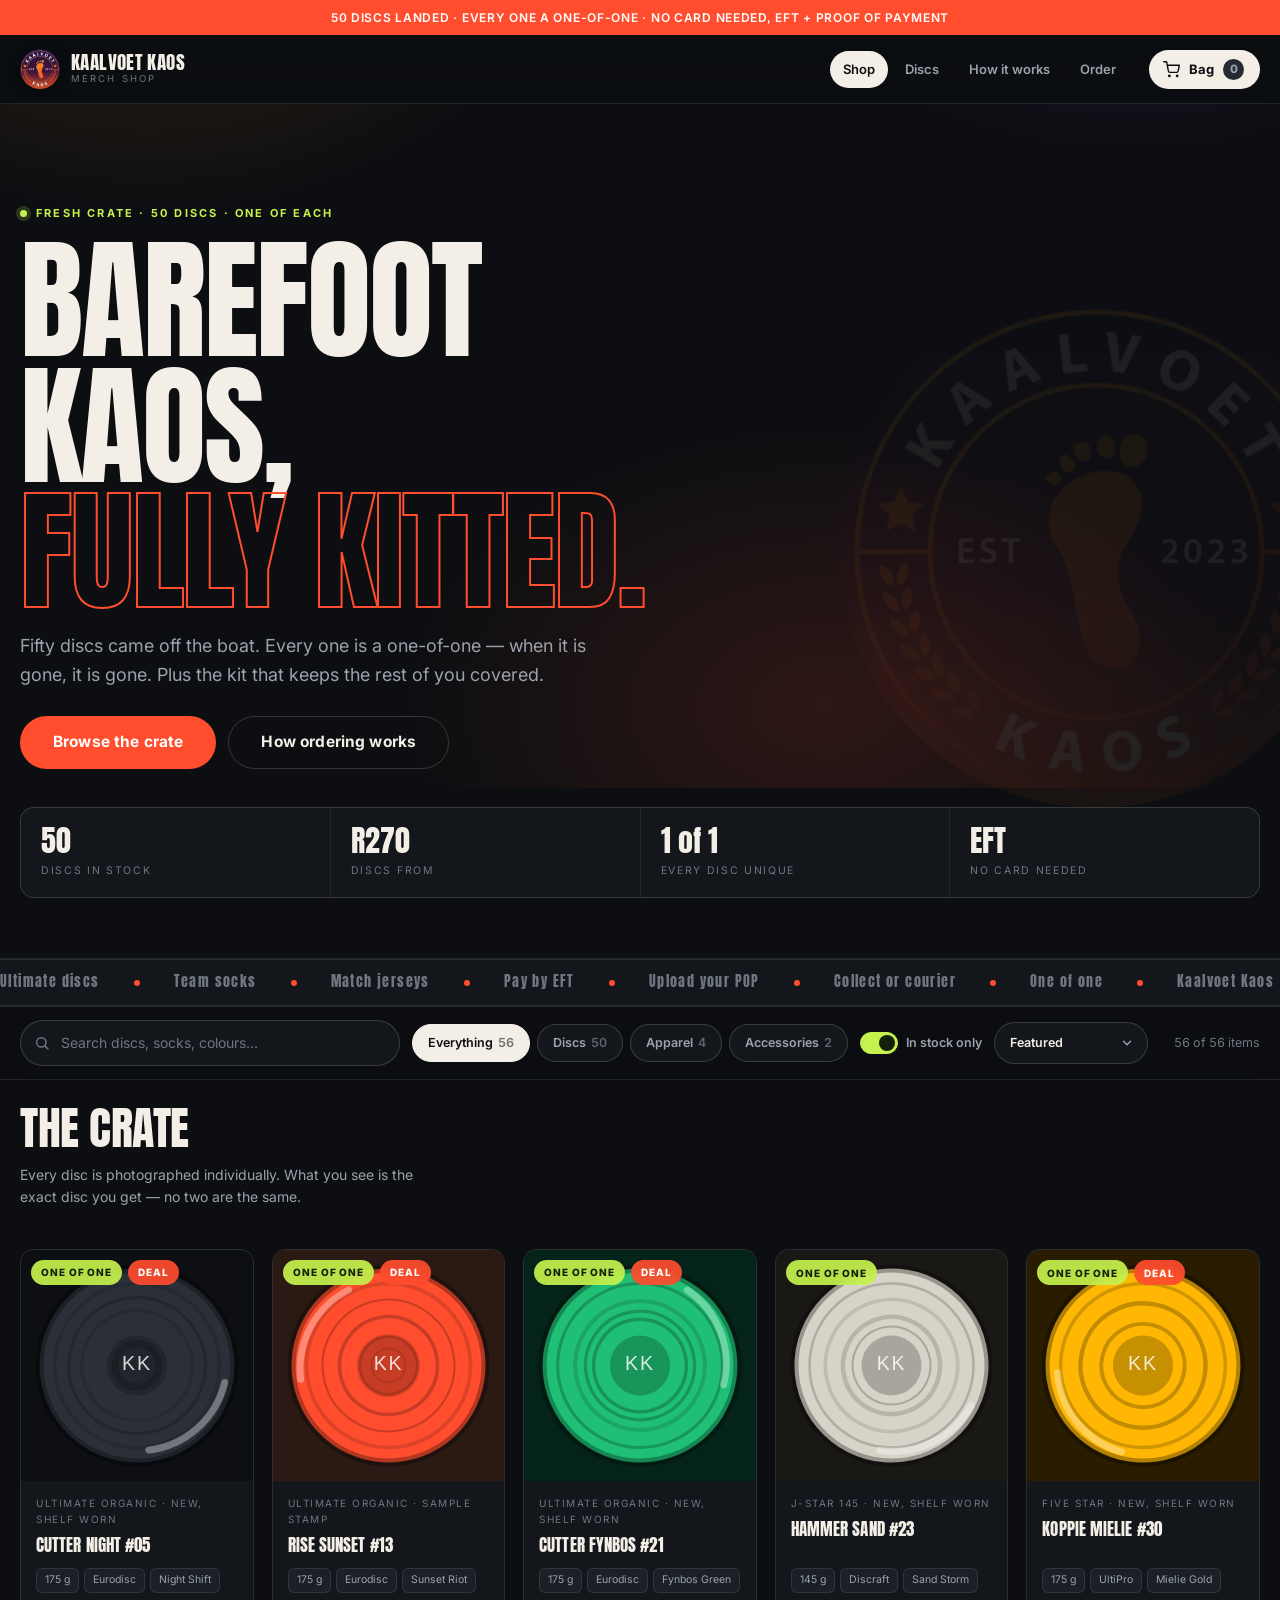
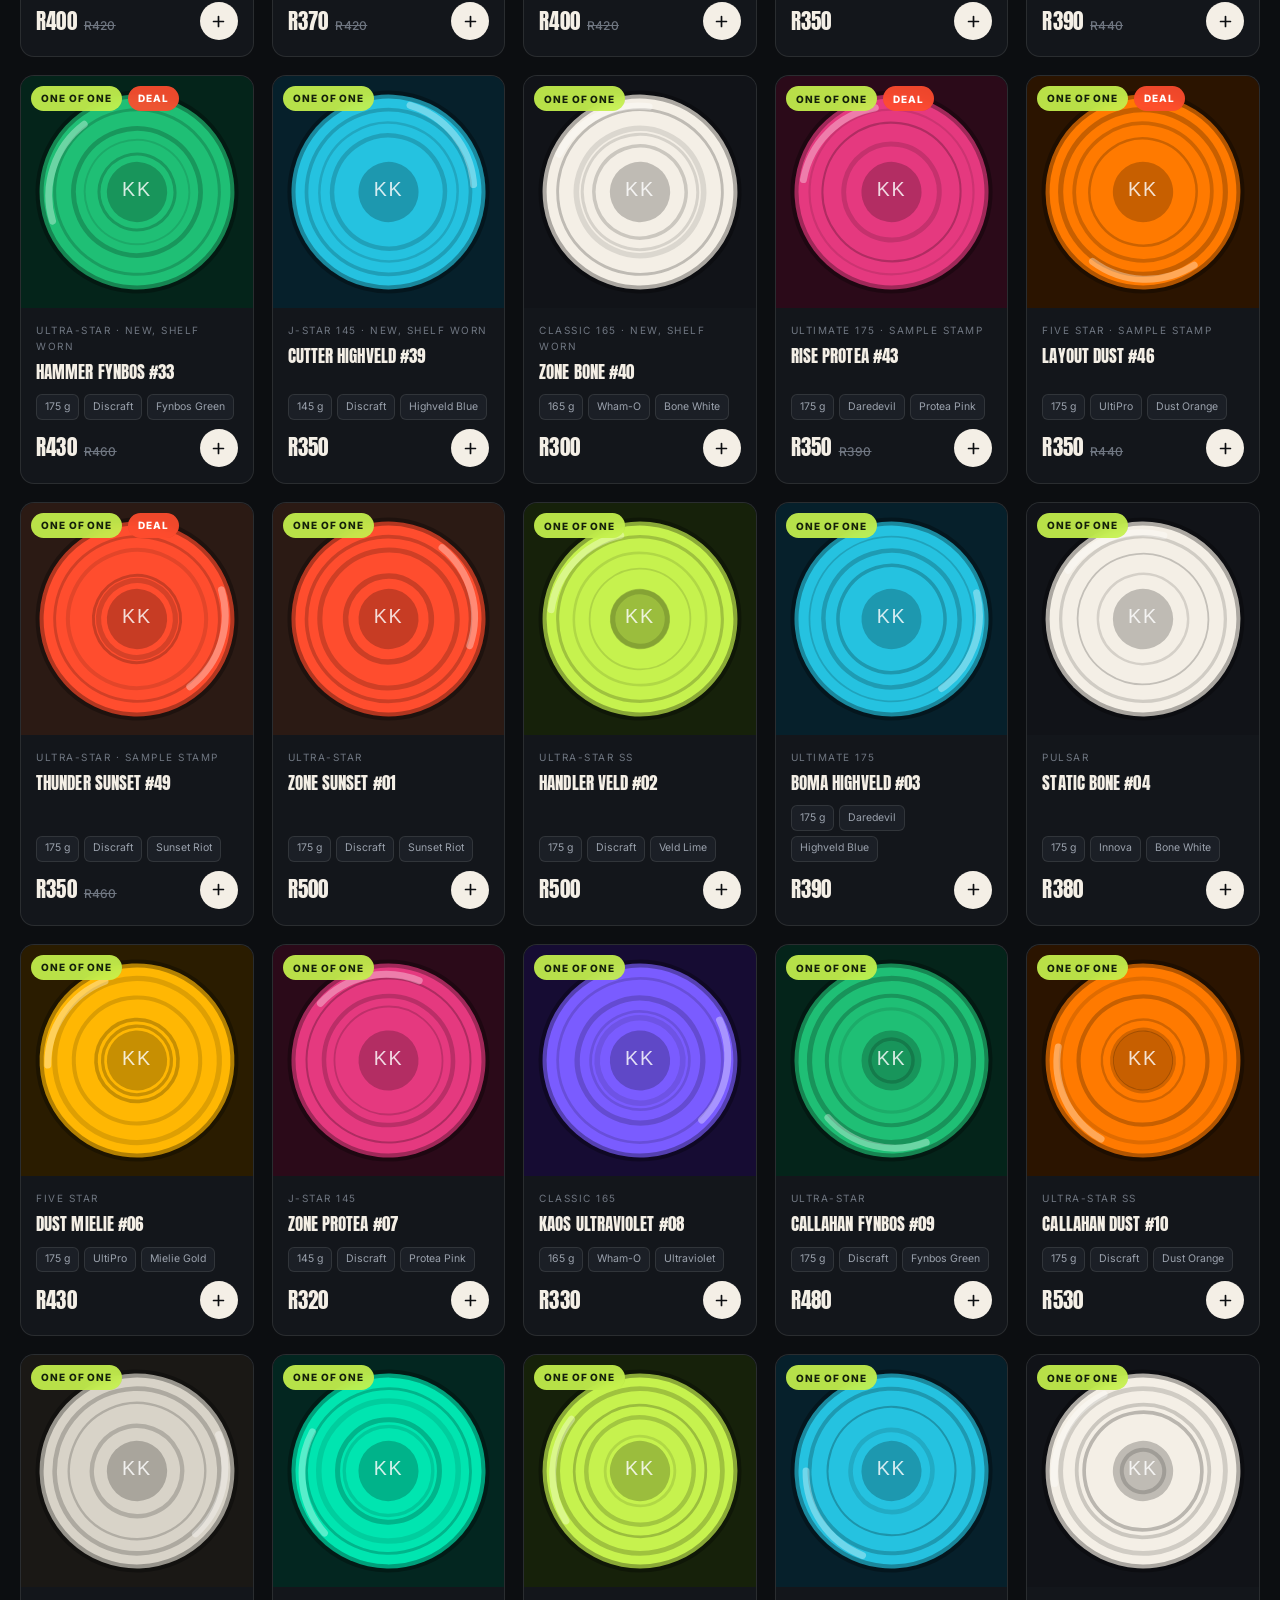
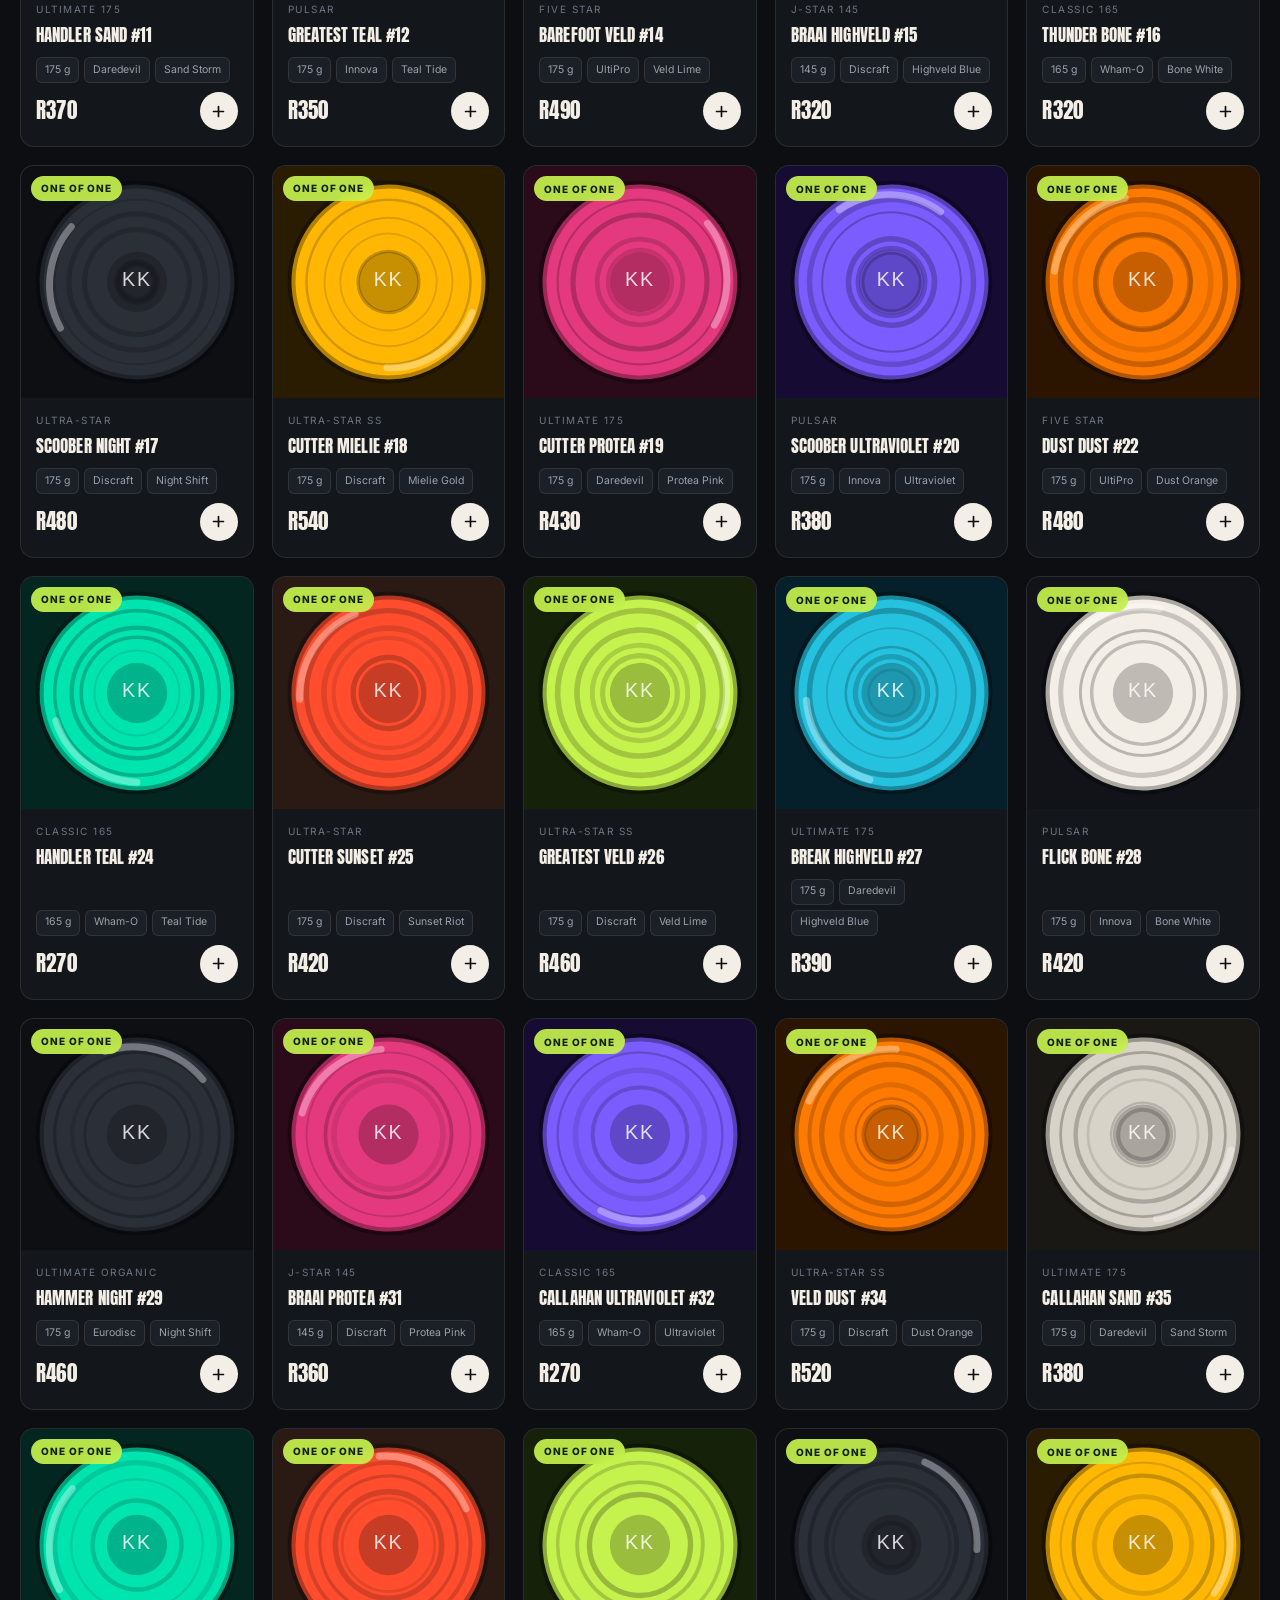
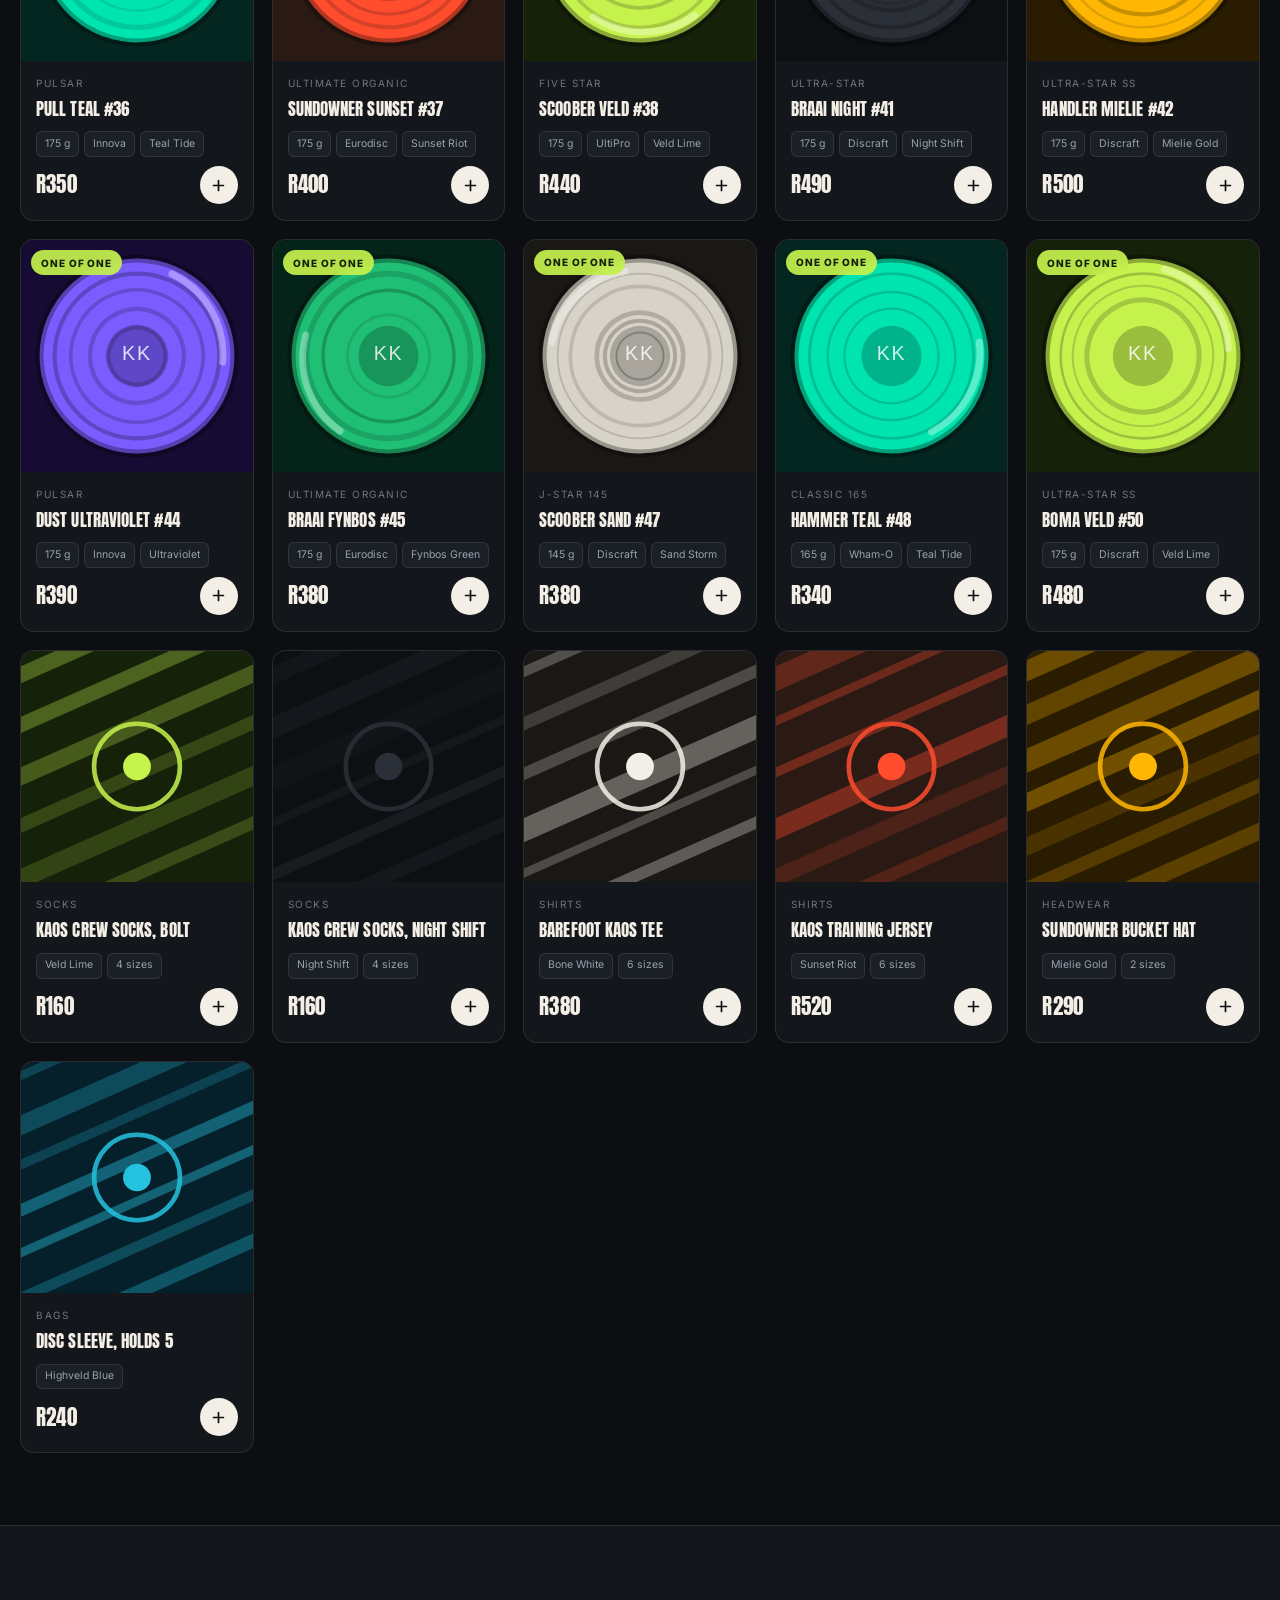
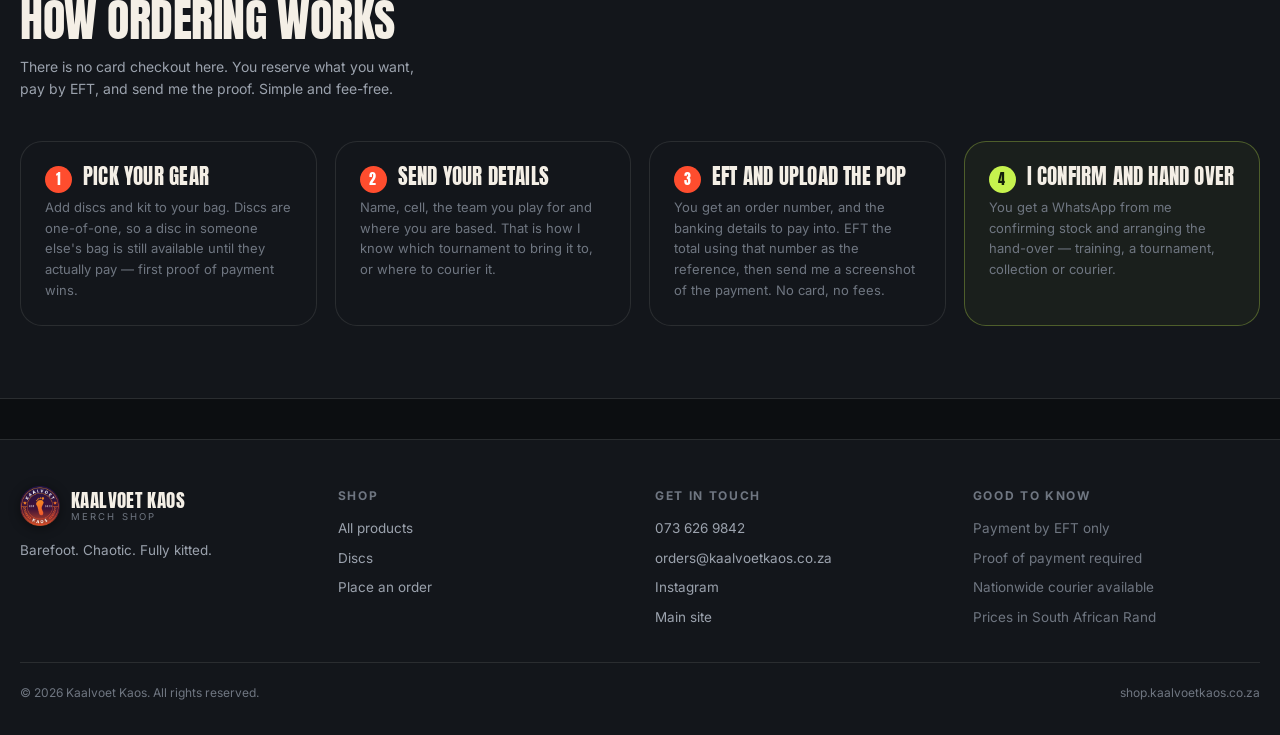
==== index.html @ 31df0d4e "Add the real Kaalvoet Kaos crest, and a full product editor Branding - Real crest replaces the place" ====
<!DOCTYPE html>
<html lang="en-ZA">
<head>
<meta charset="utf-8">
<meta name="viewport" content="width=device-width, initial-scale=1">
<title>Kaalvoet Kaos Merch — discs, kit and chaos</title>
<meta name="description" content="Fifty one-of-one ultimate frisbee discs, plus Kaalvoet Kaos kit. Order online, pay by EFT, upload your proof of payment. No card needed.">
<meta name="theme-color" content="#0c0e11">

<meta property="og:type" content="website">
<meta property="og:title" content="Kaalvoet Kaos Merch">
<meta property="og:description" content="Fifty one-of-one ultimate frisbee discs, plus team kit. EFT and proof of payment — no card needed.">
<meta property="og:url" content="https://shop.kaalvoetkaos.co.za">
<meta property="og:image" content="https://shop.kaalvoetkaos.co.za/assets/img/og-card.png">
<meta property="og:image:width" content="1200">
<meta property="og:image:height" content="630">
<meta property="og:site_name" content="Kaalvoet Kaos Merch">
<meta name="twitter:card" content="summary_large_image">

<link rel="icon" href="assets/img/favicon-32.png" sizes="32x32" type="image/png">
<link rel="icon" href="assets/img/favicon-64.png" sizes="64x64" type="image/png">
<link rel="apple-touch-icon" href="assets/img/apple-touch-icon.png">
<link rel="preconnect" href="https://fonts.googleapis.com">
<link rel="preconnect" href="https://fonts.gstatic.com" crossorigin>
<link href="https://fonts.googleapis.com/css2?family=Anton&family=Inter:wght@400;500;600;700;800&display=swap" rel="stylesheet">
<link rel="stylesheet" href="assets/css/main.css">
</head>
<body>

<div class="announce" data-announce></div>

<header class="header">
  <div class="wrap header__inner">
    <a class="logo" href="index.html" aria-label="Kaalvoet Kaos Merch — home">
      <span class="logo__mark" aria-hidden="true"></span>
      <span class="logo__text">
        <span class="logo__name" data-brand-name>Kaalvoet Kaos</span>
        <span class="logo__sub">Merch Shop</span>
      </span>
    </a>

    <nav class="nav" aria-label="Main">
      <a class="nav__link is-active" href="#shop">Shop</a>
      <a class="nav__link" href="#discs">Discs</a>
      <a class="nav__link" href="#how">How it works</a>
      <a class="nav__link" href="order.html">Order</a>
    </nav>

    <button class="cart-btn" data-open-cart type="button">
      <svg width="17" height="17" viewBox="0 0 24 24" fill="none" stroke="currentColor" stroke-width="2" stroke-linecap="round" stroke-linejoin="round" aria-hidden="true">
        <circle cx="9" cy="21" r="1"></circle><circle cx="20" cy="21" r="1"></circle>
        <path d="M1 1h4l2.68 13.39a2 2 0 0 0 2 1.61h9.72a2 2 0 0 0 2-1.61L23 6H6"></path>
      </svg>
      <span>Bag</span>
      <span class="cart-btn__count is-empty" data-cart-count>0</span>
    </button>
  </div>
</header>

<main>

  <!-- ============ HERO ============ -->
  <section class="hero">
    <div class="wrap hero__inner">
      <span class="hero__crest" aria-hidden="true"></span>
      <div>
        <span class="hero__eyebrow">Fresh crate · 50 discs · one of each</span>
        <h1>Barefoot<br>kaos,<br><em>fully kitted.</em></h1>
        <p class="hero__lede" data-blurb></p>
        <div class="hero__cta">
          <a class="btn btn--primary btn--lg" href="#shop">Browse the crate</a>
          <a class="btn btn--ghost btn--lg" href="#how">How ordering works</a>
        </div>
      </div>

      <div class="hero__stats">
        <div class="stat">
          <div class="stat__num" data-stat-discs>—</div>
          <div class="stat__label">Discs in stock</div>
        </div>
        <div class="stat">
          <div class="stat__num" data-stat-from>—</div>
          <div class="stat__label">Discs from</div>
        </div>
        <div class="stat">
          <div class="stat__num">1&nbsp;of&nbsp;1</div>
          <div class="stat__label">Every disc unique</div>
        </div>
        <div class="stat">
          <div class="stat__num">EFT</div>
          <div class="stat__label">No card needed</div>
        </div>
      </div>
    </div>
  </section>

  <!-- ============ MARQUEE ============ -->
  <div class="marquee" aria-hidden="true">
    <div class="marquee__track">
      <span>Ultimate discs</span><span>Team socks</span><span>Match jerseys</span>
      <span>Pay by EFT</span><span>Upload your POP</span><span>Collect or courier</span>
      <span>One of one</span><span>Kaalvoet Kaos</span>
    </div>
    <div class="marquee__track">
      <span>Ultimate discs</span><span>Team socks</span><span>Match jerseys</span>
      <span>Pay by EFT</span><span>Upload your POP</span><span>Collect or courier</span>
      <span>One of one</span><span>Kaalvoet Kaos</span>
    </div>
  </div>

  <!-- ============ TOOLBAR ============ -->
  <div id="shop"></div>
  <div class="toolbar">
    <div class="wrap toolbar__inner">
      <div class="search">
        <svg class="search__icon" viewBox="0 0 24 24" fill="none" stroke="currentColor" stroke-width="2.2" stroke-linecap="round" aria-hidden="true">
          <circle cx="11" cy="11" r="7"></circle><path d="M21 21l-4.3-4.3"></path>
        </svg>
        <label class="sr-only" for="q">Search products</label>
        <input id="q" type="search" placeholder="Search discs, socks, colours…" autocomplete="off" data-search>
        <button class="search__clear hidden" data-search-clear type="button" aria-label="Clear search">&times;</button>
      </div>

      <div class="chips" data-category-chips role="group" aria-label="Filter by category"></div>

      <label class="toggle-stock">
        <input type="checkbox" data-instock checked>
        <span class="toggle-stock__track"></span>
        <span>In stock only</span>
      </label>

      <label class="sr-only" for="sort">Sort products</label>
      <select class="select" id="sort" data-sort>
        <option value="featured">Featured</option>
        <option value="price-asc">Price: low to high</option>
        <option value="price-desc">Price: high to low</option>
        <option value="name">Name A–Z</option>
        <option value="newest">Newest first</option>
      </select>

      <span class="result-count" data-count></span>
    </div>
  </div>

  <!-- ============ GRID ============ -->
  <section class="section" style="padding-top:26px">
    <div class="wrap">
      <div id="discs" class="section__head">
        <div>
          <h2 class="section__title">The crate</h2>
          <p class="section__note">Every disc is photographed individually. What you see is the exact disc you get — no two are the same.</p>
        </div>
      </div>
      <div class="grid" data-grid>
        <div class="skeleton skeleton-card"></div><div class="skeleton skeleton-card"></div>
        <div class="skeleton skeleton-card"></div><div class="skeleton skeleton-card"></div>
        <div class="skeleton skeleton-card"></div><div class="skeleton skeleton-card"></div>
      </div>
    </div>
  </section>

  <!-- ============ HOW IT WORKS ============ -->
  <section class="section" id="how" style="background:var(--ink-2);border-block:1px solid var(--line)">
    <div class="wrap">
      <div class="section__head">
        <div>
          <h2 class="section__title">How ordering works</h2>
          <p class="section__note">There is no card checkout here. You reserve what you want, pay by EFT, and send me the proof. Simple and fee-free.</p>
        </div>
      </div>

      <div class="field-grid" style="gap:18px">
        <div class="panel">
          <h3 class="panel__title"><span class="step-num">1</span>Pick your gear</h3>
          <p class="panel__note" style="margin:0">Add discs and kit to your bag. Discs are one-of-one, so a disc in someone else's bag is still available until they actually pay — first proof of payment wins.</p>
        </div>
        <div class="panel">
          <h3 class="panel__title"><span class="step-num">2</span>Send your details</h3>
          <p class="panel__note" style="margin:0">Name, cell, the team you play for and where you are based. That is how I know which tournament to bring it to, or where to courier it.</p>
        </div>
        <div class="panel">
          <h3 class="panel__title"><span class="step-num">3</span>EFT and upload the POP</h3>
          <p class="panel__note" style="margin:0">You get an order number, and the banking details to pay into. EFT the total using that number as the reference, then send me a screenshot of the payment. No card, no fees.</p>
        </div>
        <div class="panel panel--lime">
          <h3 class="panel__title"><span class="step-num" style="background:var(--lime);color:#14200a">4</span>I confirm and hand over</h3>
          <p class="panel__note" style="margin:0">You get a WhatsApp from me confirming stock and arranging the hand-over — training, a tournament, collection or courier.</p>
        </div>
      </div>
    </div>
  </section>

</main>

<!-- ============ FOOTER ============ -->
<footer class="footer">
  <div class="wrap">
    <div class="footer__grid">
      <div>
        <a class="logo" href="index.html" style="margin-bottom:14px">
          <span class="logo__mark" aria-hidden="true"></span>
          <span class="logo__text">
            <span class="logo__name" data-brand-name></span>
            <span class="logo__sub">Merch Shop</span>
          </span>
        </a>
        <p style="color:var(--muted);font-size:13.5px;max-width:34ch" data-tagline></p>
      </div>
      <div>
        <div class="footer__title">Shop</div>
        <div class="footer__list">
          <a href="#shop">All products</a>
          <a href="#discs">Discs</a>
          <a href="order.html">Place an order</a>
        </div>
      </div>
      <div>
        <div class="footer__title">Get in touch</div>
        <div class="footer__list">
          <a data-contact-wa href="#">WhatsApp</a>
          <a data-contact-email href="#">Email</a>
          <a data-instagram href="#" target="_blank" rel="noopener">Instagram</a>
          <a data-main-site href="#">Main site</a>
        </div>
      </div>
      <div>
        <div class="footer__title">Good to know</div>
        <div class="footer__list" style="color:var(--muted-2)">
          <span>Payment by EFT only</span>
          <span>Proof of payment required</span>
          <span>Nationwide courier available</span>
          <span>Prices in South African Rand</span>
        </div>
      </div>
    </div>
    <div class="footer__bottom">
      <span>&copy; <span data-year></span> <span data-brand-name></span>. All rights reserved.</span>
      <span data-domain></span>
    </div>
  </div>
</footer>

<!-- ============ CART DRAWER ============ -->
<div class="scrim" data-scrim></div>

<aside class="drawer" data-drawer role="dialog" aria-modal="true" aria-label="Your bag" aria-hidden="true">
  <div class="drawer__head">
    <h2 class="drawer__title">Your bag</h2>
    <button class="icon-btn" data-close-cart type="button" aria-label="Close bag">
      <svg width="19" height="19" viewBox="0 0 24 24" fill="none" stroke="currentColor" stroke-width="2.2" stroke-linecap="round"><path d="M18 6L6 18M6 6l12 12"/></svg>
    </button>
  </div>
  <div class="drawer__body" data-cart-body></div>
  <div class="drawer__foot" data-cart-foot hidden>
    <div class="totals">
      <div class="totals__row"><span>Subtotal</span><span data-cart-subtotal>R0</span></div>
      <div class="totals__row"><span>Delivery</span><span style="color:var(--muted-2)">Chosen at order</span></div>
      <div class="totals__row totals__row--grand"><span>Total</span><span data-cart-total>R0</span></div>
    </div>
    <a class="btn btn--primary btn--block btn--lg" href="order.html">Continue to order</a>
    <button class="btn btn--block btn--sm" data-clear-cart type="button" style="color:var(--muted-2);margin-top:8px">Empty bag</button>
  </div>
</aside>

<!-- ============ QUICK VIEW MODAL ============ -->
<div class="modal" data-modal role="dialog" aria-modal="true" aria-hidden="true">
  <div class="modal__panel" data-modal-panel></div>
</div>

<script src="assets/js/config.js"></script>
<script src="assets/js/core.js"></script>
<script src="assets/js/shop.js"></script>
</body>
</html>
---- assets/css/main.css ----
/* ==========================================================================
   KAALVOET KAOS MERCH — design system
   Dark, loud, South African. One stylesheet, no framework, no build step.
   ========================================================================== */

/* --- 1. Tokens ----------------------------------------------------------- */
:root {
  --ink:        #0c0e11;
  --ink-2:      #13161b;
  --ink-3:      #1b1f26;
  --ink-4:      #242932;
  --line:       rgba(244, 239, 230, 0.10);
  --line-2:     rgba(244, 239, 230, 0.18);

  --sand:       #f4efe6;
  --muted:      #9ba2ad;
  --muted-2:    #6f7681;

  /* Sampled from the Kaalvoet Kaos crest */
  --plum:       #2e1342;
  --plum-2:     #4a1f63;
  --ember:      #f57e25;
  --flame:      #ff4d2e;
  --flame-dim:  #d63c20;
  --lime:       #c6f24e;
  --sky:        #25c2e0;
  --gold:       #ffb703;

  --ok:         #1fbf75;
  --warn:       #ffb703;
  --bad:        #ff5d5d;

  --radius:     14px;
  --radius-sm:  9px;
  --radius-lg:  22px;

  --shadow:     0 18px 50px rgba(0, 0, 0, 0.55);
  --shadow-sm:  0 6px 20px rgba(0, 0, 0, 0.35);

  --header-h:   68px;
  --maxw:       1360px;

  --font-display: 'Anton', 'Arial Narrow', 'Haettenschweiler', system-ui, sans-serif;
  --font-body:    'Inter', system-ui, -apple-system, 'Segoe UI', Roboto, sans-serif;
  --font-mono:    ui-monospace, 'SF Mono', 'Cascadia Mono', 'Consolas', monospace;

  --ease: cubic-bezier(0.22, 1, 0.36, 1);
}

/* --- 2. Reset ------------------------------------------------------------ */
*, *::before, *::after { box-sizing: border-box; }

html { -webkit-text-size-adjust: 100%; scroll-behavior: smooth; }
@media (prefers-reduced-motion: reduce) {
  html { scroll-behavior: auto; }
  *, *::before, *::after {
    animation-duration: 0.01ms !important;
    animation-iteration-count: 1 !important;
    transition-duration: 0.01ms !important;
  }
}

body {
  margin: 0;
  background: var(--ink);
  color: var(--sand);
  font-family: var(--font-body);
  font-size: 15px;
  line-height: 1.6;
  -webkit-font-smoothing: antialiased;
  overflow-x: hidden;
}
body.is-locked { overflow: hidden; }

img { max-width: 100%; display: block; }
a { color: inherit; text-decoration: none; }
button, input, select, textarea { font: inherit; color: inherit; }
button { cursor: pointer; background: none; border: none; padding: 0; }

h1, h2, h3, h4 {
  font-family: var(--font-display);
  font-weight: 400;
  letter-spacing: 0.01em;
  line-height: 0.95;
  margin: 0;
  text-transform: uppercase;
}

:focus-visible {
  outline: 2px solid var(--lime);
  outline-offset: 3px;
  border-radius: 3px;
}

::selection { background: var(--flame); color: #fff; }

/* --- 3. Layout helpers --------------------------------------------------- */
.wrap { width: 100%; max-width: var(--maxw); margin-inline: auto; padding-inline: 20px; }
.wrap-narrow { max-width: 900px; }
.stack > * + * { margin-top: var(--gap, 16px); }
.row { display: flex; align-items: center; gap: 12px; }
.row-between { display: flex; align-items: center; justify-content: space-between; gap: 12px; }
.grow { flex: 1 1 auto; min-width: 0; }
.sr-only {
  position: absolute; width: 1px; height: 1px; padding: 0; margin: -1px;
  overflow: hidden; clip: rect(0 0 0 0); white-space: nowrap; border: 0;
}
.hidden { display: none !important; }

/* The hidden attribute must beat any class that sets a display value,
   otherwise .bank-grid{display:grid} and .admin-bar{display:flex} keep
   showing elements the JS has hidden. */
[hidden] { display: none !important; }

/* --- 4. Announcement bar ------------------------------------------------- */
.announce {
  background: var(--flame);
  color: #fff;
  font-size: 12px;
  font-weight: 600;
  letter-spacing: 0.06em;
  text-transform: uppercase;
  padding: 8px 20px;
  text-align: center;
  position: relative;
  z-index: 60;
}

/* --- 5. Header ----------------------------------------------------------- */
.header {
  position: sticky;
  top: 0;
  z-index: 50;
  background: rgba(12, 14, 17, 0.82);
  backdrop-filter: blur(14px) saturate(140%);
  -webkit-backdrop-filter: blur(14px) saturate(140%);
  border-bottom: 1px solid var(--line);
}
.header__inner {
  height: var(--header-h);
  display: flex;
  align-items: center;
  gap: 20px;
}
.logo { display: flex; align-items: center; gap: 11px; flex-shrink: 0; }
.logo__mark {
  width: 40px; height: 40px; flex-shrink: 0;
  background: url('../img/logo-128.png') center / contain no-repeat;
  filter: drop-shadow(0 2px 6px rgba(0, 0, 0, 0.45));
  transition: transform 0.3s var(--ease);
}
.logo:hover .logo__mark { transform: rotate(-8deg) scale(1.04); }
.logo__text { line-height: 1; }
.logo__name {
  font-family: var(--font-display);
  font-size: 19px;
  letter-spacing: 0.02em;
  text-transform: uppercase;
  display: block;
}
.logo__sub {
  font-size: 9.5px;
  letter-spacing: 0.22em;
  text-transform: uppercase;
  color: var(--muted-2);
  display: block;
  margin-top: 2px;
}

.nav { display: flex; align-items: center; gap: 4px; margin-left: auto; }
.nav__link {
  padding: 8px 13px;
  border-radius: 999px;
  font-size: 13px;
  font-weight: 600;
  color: var(--muted);
  transition: color 0.18s, background 0.18s;
  white-space: nowrap;
}
.nav__link:hover { color: var(--sand); background: var(--ink-3); }
.nav__link.is-active { color: var(--ink); background: var(--sand); }

.cart-btn {
  display: flex; align-items: center; gap: 9px;
  padding: 9px 16px 9px 14px;
  border-radius: 999px;
  background: var(--sand);
  color: var(--ink);
  font-weight: 700;
  font-size: 13px;
  transition: transform 0.18s var(--ease), background 0.18s;
  white-space: nowrap;
}
.cart-btn:hover { transform: translateY(-1px); background: #fff; }
.cart-btn__count {
  min-width: 21px; height: 21px; padding: 0 6px;
  border-radius: 999px;
  background: var(--flame);
  color: #fff;
  font-size: 11.5px;
  font-weight: 800;
  display: grid; place-items: center;
}
.cart-btn__count.is-empty { background: var(--ink-4); color: var(--muted); }
@keyframes bump { 0%,100% { transform: scale(1); } 40% { transform: scale(1.35); } }
.cart-btn__count.bump { animation: bump 0.4s var(--ease); }

/* --- 6. Hero ------------------------------------------------------------- */
.hero {
  position: relative;
  padding-block: clamp(48px, 8vw, 96px) clamp(36px, 5vw, 60px);
  overflow: hidden;
  border-bottom: 1px solid var(--line);
}
.hero::before {
  content: '';
  position: absolute; inset: -40% -10% auto -10%; height: 120%;
  background:
    radial-gradient(46% 52% at 18% 12%, rgba(245, 126, 37, 0.20), transparent 62%),
    radial-gradient(42% 48% at 82% 6%, rgba(74, 31, 99, 0.55), transparent 68%),
    radial-gradient(40% 40% at 62% 92%, rgba(255, 77, 46, 0.14), transparent 70%);
  pointer-events: none;
}
.hero__inner { position: relative; display: grid; gap: 30px; }
.hero__crest {
  position: absolute;
  right: -6%; top: 50%; transform: translateY(-50%);
  width: min(46vw, 520px); aspect-ratio: 1;
  background: url('../img/logo-512.png') center / contain no-repeat;
  opacity: 0.07;
  pointer-events: none;
  z-index: -1;
}
@media (max-width: 900px) { .hero__crest { right: -22%; opacity: 0.05; } }
.hero__eyebrow {
  display: inline-flex; align-items: center; gap: 9px;
  font-size: 11px; font-weight: 700; letter-spacing: 0.2em; text-transform: uppercase;
  color: var(--lime);
}
.hero__eyebrow::before {
  content: ''; width: 7px; height: 7px; border-radius: 50%;
  background: var(--lime); box-shadow: 0 0 0 4px rgba(198, 242, 78, 0.18);
}
.hero h1 {
  font-size: clamp(46px, 11vw, 132px);
  letter-spacing: -0.015em;
  margin: 14px 0 0;
}
.hero h1 em {
  font-style: normal;
  color: transparent;
  -webkit-text-stroke: 2px var(--flame);
  paint-order: stroke fill;
}
.hero__lede {
  max-width: 54ch;
  font-size: clamp(15px, 1.6vw, 18px);
  color: var(--muted);
  margin-top: 18px;
}
.hero__cta { display: flex; flex-wrap: wrap; gap: 12px; margin-top: 26px; }

.hero__stats {
  display: grid;
  grid-template-columns: repeat(auto-fit, minmax(130px, 1fr));
  gap: 1px;
  background: var(--line);
  border: 1px solid var(--line);
  border-radius: var(--radius);
  overflow: hidden;
  margin-top: 8px;
}
.stat { background: var(--ink-2); padding: 18px 20px; }
.stat__num {
  font-family: var(--font-display);
  font-size: 30px;
  line-height: 1;
  color: var(--sand);
}
.stat__label {
  font-size: 10.5px; letter-spacing: 0.16em; text-transform: uppercase;
  color: var(--muted-2); margin-top: 7px;
}

/* --- 7. Marquee ---------------------------------------------------------- */
.marquee {
  border-block: 1px solid var(--line);
  background: var(--ink-2);
  overflow: hidden;
  padding: 11px 0;
  display: flex;
  user-select: none;
}
.marquee__track {
  display: flex; flex-shrink: 0; gap: 34px; padding-right: 34px;
  animation: slide 38s linear infinite;
}
@keyframes slide { to { transform: translateX(-100%); } }
.marquee span {
  font-family: var(--font-display);
  font-size: 14px;
  letter-spacing: 0.1em;
  color: var(--muted-2);
  white-space: nowrap;
  display: flex; align-items: center; gap: 34px;
}
.marquee span::after {
  content: ''; width: 6px; height: 6px; border-radius: 50%; background: var(--flame);
}

/* --- 8. Buttons ---------------------------------------------------------- */
.btn {
  display: inline-flex; align-items: center; justify-content: center; gap: 9px;
  padding: 13px 24px;
  border-radius: 999px;
  font-weight: 700;
  font-size: 14px;
  letter-spacing: 0.01em;
  border: 1px solid transparent;
  transition: transform 0.16s var(--ease), background 0.16s, border-color 0.16s, opacity 0.16s;
  text-align: center;
  line-height: 1.2;
}
.btn:hover { transform: translateY(-2px); }
.btn:active { transform: translateY(0); }
.btn:disabled { opacity: 0.45; cursor: not-allowed; transform: none; }

.btn--primary { background: var(--flame); color: #fff; }
.btn--primary:hover { background: #ff6146; }
.btn--lime { background: var(--lime); color: #14200a; }
.btn--lime:hover { background: #d3ff5f; }
.btn--sand { background: var(--sand); color: var(--ink); }
.btn--sand:hover { background: #fff; }
.btn--ghost { border-color: var(--line-2); color: var(--sand); }
.btn--ghost:hover { background: var(--ink-3); border-color: var(--muted-2); }
.btn--block { width: 100%; }
.btn--sm { padding: 9px 16px; font-size: 12.5px; }
.btn--lg { padding: 16px 32px; font-size: 15.5px; }

/* --- 9. Section headers -------------------------------------------------- */
.section { padding-block: clamp(40px, 6vw, 72px); }
.section__head {
  display: flex; align-items: flex-end; justify-content: space-between;
  gap: 20px; flex-wrap: wrap; margin-bottom: 26px;
}
.section__title { font-size: clamp(28px, 4.4vw, 46px); letter-spacing: -0.01em; }
.section__note { color: var(--muted); font-size: 14px; max-width: 46ch; }

/* --- 10. Filter / toolbar ------------------------------------------------ */
.toolbar {
  position: sticky;
  top: var(--header-h);
  z-index: 40;
  background: rgba(12, 14, 17, 0.9);
  backdrop-filter: blur(12px);
  -webkit-backdrop-filter: blur(12px);
  border-block: 1px solid var(--line);
  padding: 13px 0;
}
.toolbar__inner { display: flex; align-items: center; gap: 12px; flex-wrap: wrap; }

.search {
  position: relative; flex: 1 1 230px; min-width: 190px; max-width: 380px;
}
.search input {
  width: 100%;
  padding: 11px 15px 11px 40px;
  background: var(--ink-2);
  border: 1px solid var(--line-2);
  border-radius: 999px;
  font-size: 14px;
  transition: border-color 0.16s, background 0.16s;
}
.search input:focus { outline: none; border-color: var(--lime); background: var(--ink-3); }
.search input::placeholder { color: var(--muted-2); }
.search__icon {
  position: absolute; left: 14px; top: 50%; transform: translateY(-50%);
  width: 16px; height: 16px; color: var(--muted-2); pointer-events: none;
}
.search__clear {
  position: absolute; right: 6px; top: 50%; transform: translateY(-50%);
  width: 26px; height: 26px; border-radius: 50%; display: grid; place-items: center;
  color: var(--muted); font-size: 15px;
}
.search__clear:hover { background: var(--ink-4); color: var(--sand); }

.chips { display: flex; gap: 7px; flex-wrap: wrap; }
.chip {
  padding: 8px 15px;
  border-radius: 999px;
  border: 1px solid var(--line-2);
  background: var(--ink-2);
  font-size: 12.5px;
  font-weight: 600;
  color: var(--muted);
  white-space: nowrap;
  transition: all 0.16s;
}
.chip:hover { color: var(--sand); border-color: var(--muted-2); }
.chip.is-active { background: var(--sand); color: var(--ink); border-color: var(--sand); }
.chip__n { opacity: 0.55; margin-left: 5px; font-variant-numeric: tabular-nums; }

.select {
  appearance: none;
  padding: 10px 34px 10px 15px;
  border-radius: 999px;
  border: 1px solid var(--line-2);
  background: var(--ink-2)
    url("data:image/svg+xml,%3Csvg xmlns='http://www.w3.org/2000/svg' width='14' height='14' viewBox='0 0 24 24' fill='none' stroke='%239ba2ad' stroke-width='2.5' stroke-linecap='round'%3E%3Cpath d='M6 9l6 6 6-6'/%3E%3C/svg%3E")
    no-repeat right 13px center;
  font-size: 12.5px;
  font-weight: 600;
  cursor: pointer;
}
.select:focus { outline: none; border-color: var(--lime); }

.toggle-stock {
  display: flex; align-items: center; gap: 8px;
  font-size: 12.5px; font-weight: 600; color: var(--muted);
  cursor: pointer; user-select: none; white-space: nowrap;
}
.toggle-stock input { position: absolute; opacity: 0; pointer-events: none; }
.toggle-stock__track {
  width: 38px; height: 22px; border-radius: 999px;
  background: var(--ink-4); border: 1px solid var(--line-2);
  position: relative; transition: background 0.18s;
  flex-shrink: 0;
}
.toggle-stock__track::after {
  content: ''; position: absolute; top: 2px; left: 2px;
  width: 16px; height: 16px; border-radius: 50%;
  background: var(--muted); transition: transform 0.2s var(--ease), background 0.18s;
}
.toggle-stock input:checked + .toggle-stock__track { background: var(--lime); border-color: var(--lime); }
.toggle-stock input:checked + .toggle-stock__track::after { transform: translateX(16px); background: #14200a; }
.toggle-stock input:focus-visible + .toggle-stock__track { outline: 2px solid var(--lime); outline-offset: 3px; }

.result-count {
  font-size: 12.5px; color: var(--muted-2); margin-left: auto;
  font-variant-numeric: tabular-nums; white-space: nowrap;
}

/* --- 11. Product grid ---------------------------------------------------- */
.grid {
  display: grid;
  grid-template-columns: repeat(auto-fill, minmax(232px, 1fr));
  gap: 18px;
  margin-top: 26px;
}

.card {
  position: relative;
  background: var(--ink-2);
  border: 1px solid var(--line);
  border-radius: var(--radius);
  overflow: hidden;
  display: flex; flex-direction: column;
  transition: transform 0.22s var(--ease), border-color 0.22s, box-shadow 0.22s;
}
.card:hover {
  transform: translateY(-4px);
  border-color: var(--line-2);
  box-shadow: var(--shadow);
}
.card.is-out { opacity: 0.5; }
.card.is-out:hover { transform: none; }

.card__media {
  position: relative;
  aspect-ratio: 1 / 1;
  background: var(--ink-3);
  overflow: hidden;
  cursor: pointer;
  display: block;
  width: 100%;
}
.card__media img,
.card__media svg {
  width: 100%; height: 100%; object-fit: cover; display: block;
  transition: transform 0.5s var(--ease);
}
.card:hover .card__media img { transform: scale(1.06); }

.card__badges {
  position: absolute; top: 10px; left: 10px; right: 10px;
  display: flex; gap: 6px; flex-wrap: wrap; pointer-events: none;
}
.badge {
  padding: 4.5px 10px;
  border-radius: 999px;
  font-size: 10px;
  font-weight: 800;
  letter-spacing: 0.09em;
  text-transform: uppercase;
  backdrop-filter: blur(6px);
}
.badge--unique { background: rgba(198, 242, 78, 0.92); color: #14200a; }
.badge--deal   { background: rgba(255, 77, 46, 0.92); color: #fff; }
.badge--out    { background: rgba(12, 14, 17, 0.85); color: var(--muted); border: 1px solid var(--line-2); }
.badge--new    { background: rgba(244, 239, 230, 0.92); color: var(--ink); }
.badge--low    { background: rgba(255, 183, 3, 0.92); color: #2a1c00; }

.card__quick {
  position: absolute; inset: auto 10px 10px;
  padding: 10px;
  border-radius: 999px;
  background: rgba(12, 14, 17, 0.86);
  backdrop-filter: blur(8px);
  border: 1px solid var(--line-2);
  color: var(--sand);
  font-size: 12px; font-weight: 700;
  text-align: center;
  opacity: 0; transform: translateY(8px);
  transition: opacity 0.2s, transform 0.2s var(--ease);
}
.card:hover .card__quick, .card:focus-within .card__quick { opacity: 1; transform: translateY(0); }
@media (hover: none) { .card__quick { display: none; } }

.card__body { padding: 14px 15px 16px; display: flex; flex-direction: column; flex: 1; gap: 9px; }
.card__meta {
  font-size: 10px; letter-spacing: 0.15em; text-transform: uppercase; color: var(--muted-2);
  display: flex; gap: 7px; align-items: center;
}
.card__name {
  font-family: var(--font-display);
  font-size: 17px;
  letter-spacing: 0.005em;
  line-height: 1.08;
}
.card__specs { display: flex; gap: 5px; flex-wrap: wrap; margin-top: auto; padding-top: 4px; }
.spec {
  font-size: 10.5px; padding: 3.5px 8px; border-radius: 6px;
  background: var(--ink-3); border: 1px solid var(--line);
  color: var(--muted); white-space: nowrap;
}
.card__foot { display: flex; align-items: center; justify-content: space-between; gap: 10px; }
.price { font-family: var(--font-display); font-size: 21px; letter-spacing: 0.01em; }
.price__was {
  font-family: var(--font-body); font-size: 12px; font-weight: 500;
  color: var(--muted-2); text-decoration: line-through; margin-left: 7px;
}
.add-btn {
  width: 38px; height: 38px; border-radius: 50%;
  background: var(--sand); color: var(--ink);
  display: grid; place-items: center; flex-shrink: 0;
  transition: transform 0.16s var(--ease), background 0.16s;
}
.add-btn:hover { background: var(--lime); transform: scale(1.1) rotate(90deg); }
.add-btn:disabled { background: var(--ink-4); color: var(--muted-2); cursor: not-allowed; transform: none; }
.add-btn.is-added { background: var(--ok); color: #fff; }

/* --- 12. Empty state ----------------------------------------------------- */
.empty {
  grid-column: 1 / -1;
  text-align: center;
  padding: 70px 20px;
  border: 1px dashed var(--line-2);
  border-radius: var(--radius);
  color: var(--muted);
}
.empty h3 { font-size: 25px; margin-bottom: 9px; color: var(--sand); }

/* --- 13. Skeletons ------------------------------------------------------- */
@keyframes shimmer { to { background-position: 200% 0; } }
.skeleton {
  background: linear-gradient(90deg, var(--ink-2) 25%, var(--ink-3) 50%, var(--ink-2) 75%);
  background-size: 200% 100%;
  animation: shimmer 1.4s linear infinite;
  border-radius: var(--radius);
}
.skeleton-card { height: 350px; }

/* --- 14. Drawer (cart) --------------------------------------------------- */
.scrim {
  position: fixed; inset: 0; z-index: 90;
  background: rgba(6, 7, 9, 0.72);
  backdrop-filter: blur(3px);
  opacity: 0; pointer-events: none;
  transition: opacity 0.28s;
}
.scrim.is-open { opacity: 1; pointer-events: auto; }

.drawer {
  position: fixed; top: 0; right: 0; bottom: 0; z-index: 95;
  width: min(430px, 100vw);
  background: var(--ink-2);
  border-left: 1px solid var(--line-2);
  display: flex; flex-direction: column;
  transform: translateX(100%);
  transition: transform 0.34s var(--ease);
}
.drawer.is-open { transform: translateX(0); }
.drawer__head {
  padding: 20px 20px 16px;
  border-bottom: 1px solid var(--line);
  display: flex; align-items: center; justify-content: space-between; gap: 12px;
}
.drawer__title { font-size: 23px; }
.icon-btn {
  width: 36px; height: 36px; border-radius: 50%;
  display: grid; place-items: center; color: var(--muted);
  transition: background 0.16s, color 0.16s;
  flex-shrink: 0;
}
.icon-btn:hover { background: var(--ink-4); color: var(--sand); }
.drawer__body { flex: 1; overflow-y: auto; padding: 16px 20px; }
.drawer__foot { border-top: 1px solid var(--line); padding: 18px 20px 22px; background: var(--ink-2); }

.line-item { display: flex; gap: 13px; padding: 13px 0; border-bottom: 1px solid var(--line); }
.line-item:last-child { border-bottom: none; }
.line-item__media {
  width: 68px; height: 68px; border-radius: var(--radius-sm);
  overflow: hidden; background: var(--ink-3); flex-shrink: 0;
}
.line-item__media img, .line-item__media svg { width: 100%; height: 100%; object-fit: cover; }
.line-item__info { flex: 1; min-width: 0; }
.line-item__name { font-weight: 700; font-size: 13.5px; line-height: 1.3; }
.line-item__sub { font-size: 11.5px; color: var(--muted-2); margin-top: 3px; }
.line-item__foot { display: flex; align-items: center; justify-content: space-between; margin-top: 9px; gap: 10px; }

.qty { display: flex; align-items: center; gap: 2px; border: 1px solid var(--line-2); border-radius: 999px; }
.qty button {
  width: 27px; height: 27px; border-radius: 50%; display: grid; place-items: center;
  color: var(--muted); font-size: 15px; line-height: 1;
}
.qty button:hover:not(:disabled) { background: var(--ink-4); color: var(--sand); }
.qty button:disabled { opacity: 0.3; cursor: not-allowed; }
.qty span {
  min-width: 22px; text-align: center; font-size: 13px; font-weight: 700;
  font-variant-numeric: tabular-nums;
}
.line-item__price { font-weight: 800; font-size: 14px; font-variant-numeric: tabular-nums; }
.line-item__remove { font-size: 11.5px; color: var(--muted-2); text-decoration: underline; }
.line-item__remove:hover { color: var(--bad); }

.totals { display: grid; gap: 8px; margin-bottom: 15px; }
.totals__row { display: flex; justify-content: space-between; font-size: 13.5px; color: var(--muted); }
.totals__row--grand {
  color: var(--sand); font-size: 17px; font-weight: 800;
  padding-top: 11px; border-top: 1px solid var(--line);
  font-variant-numeric: tabular-nums;
}

/* --- 15. Modal (quick view) ---------------------------------------------- */
.modal {
  position: fixed; inset: 0; z-index: 100;
  display: grid; place-items: center; padding: 20px;
  opacity: 0; pointer-events: none;
  transition: opacity 0.24s;
}
.modal.is-open { opacity: 1; pointer-events: auto; }
.modal__panel {
  position: relative;
  width: min(880px, 100%);
  max-height: min(88vh, 760px);
  background: var(--ink-2);
  border: 1px solid var(--line-2);
  border-radius: var(--radius-lg);
  overflow: hidden;
  display: grid;
  grid-template-columns: 1fr 1fr;
  transform: scale(0.96) translateY(10px);
  transition: transform 0.3s var(--ease);
  box-shadow: var(--shadow);
}
.modal.is-open .modal__panel { transform: scale(1) translateY(0); }
.modal__media { background: var(--ink-3); position: relative; min-height: 260px; }
.modal__media img, .modal__media svg { width: 100%; height: 100%; object-fit: cover; }
.modal__thumbs {
  position: absolute; left: 12px; right: 12px; bottom: 12px;
  display: flex; gap: 7px; overflow-x: auto; padding-bottom: 2px;
}
.modal__thumb {
  width: 48px; height: 48px; border-radius: 8px; overflow: hidden; flex-shrink: 0;
  border: 2px solid transparent; background: var(--ink-4);
  transition: border-color 0.16s;
}
.modal__thumb.is-active { border-color: var(--lime); }
.modal__thumb img { width: 100%; height: 100%; object-fit: cover; }
.modal__content { padding: 26px 26px 24px; overflow-y: auto; display: flex; flex-direction: column; gap: 15px; }
.modal__close {
  position: absolute; top: 12px; right: 12px; z-index: 3;
  width: 34px; height: 34px; border-radius: 50%;
  background: rgba(12, 14, 17, 0.8); backdrop-filter: blur(6px);
  border: 1px solid var(--line-2);
  display: grid; place-items: center; color: var(--sand);
}
.modal__close:hover { background: var(--flame); border-color: var(--flame); }
.modal__title { font-size: 30px; line-height: 1; }
.modal__desc { color: var(--muted); font-size: 14px; }

.spec-table { display: grid; gap: 1px; background: var(--line); border: 1px solid var(--line); border-radius: var(--radius-sm); overflow: hidden; }
.spec-table__row { display: grid; grid-template-columns: 108px 1fr; gap: 1px; background: var(--line); }
.spec-table__row > * { background: var(--ink-3); padding: 9px 13px; font-size: 12.5px; }
.spec-table__k { color: var(--muted-2); text-transform: uppercase; letter-spacing: 0.08em; font-size: 10.5px; }

/* --- 16. Forms ----------------------------------------------------------- */
.field { display: grid; gap: 7px; }
.field__label {
  font-size: 11px; font-weight: 700; letter-spacing: 0.11em;
  text-transform: uppercase; color: var(--muted);
}
.field__label .req { color: var(--flame); margin-left: 3px; }
.field__hint { font-size: 11.5px; color: var(--muted-2); }
.field__error { font-size: 11.5px; color: var(--bad); display: none; }
.field.has-error .field__error { display: block; }
.field.has-error .input, .field.has-error .select-full { border-color: var(--bad); }

.input, .select-full, textarea.input {
  width: 100%;
  padding: 12px 15px;
  background: var(--ink-2);
  border: 1px solid var(--line-2);
  border-radius: var(--radius-sm);
  font-size: 14.5px;
  transition: border-color 0.16s, background 0.16s;
}
.input:focus, .select-full:focus, textarea.input:focus {
  outline: none; border-color: var(--lime); background: var(--ink-3);
}
.input::placeholder { color: var(--muted-2); }
textarea.input { resize: vertical; min-height: 92px; line-height: 1.55; }
.select-full {
  appearance: none; cursor: pointer;
  background-image: url("data:image/svg+xml,%3Csvg xmlns='http://www.w3.org/2000/svg' width='14' height='14' viewBox='0 0 24 24' fill='none' stroke='%239ba2ad' stroke-width='2.5' stroke-linecap='round'%3E%3Cpath d='M6 9l6 6 6-6'/%3E%3C/svg%3E");
  background-repeat: no-repeat; background-position: right 14px center;
  padding-right: 38px;
}
.select-full option { background: var(--ink-2); color: var(--sand); }

.field-grid { display: grid; grid-template-columns: repeat(auto-fit, minmax(215px, 1fr)); gap: 16px; }

/* Radio cards (delivery) */
.radio-cards { display: grid; gap: 10px; }
.radio-card {
  display: flex; gap: 13px; align-items: flex-start;
  padding: 15px 17px;
  border: 1px solid var(--line-2);
  border-radius: var(--radius);
  background: var(--ink-2);
  cursor: pointer;
  transition: border-color 0.16s, background 0.16s;
}
.radio-card:hover { border-color: var(--muted-2); }
.radio-card input { position: absolute; opacity: 0; pointer-events: none; }
.radio-card__dot {
  width: 19px; height: 19px; border-radius: 50%; flex-shrink: 0; margin-top: 2px;
  border: 2px solid var(--muted-2); position: relative; transition: border-color 0.16s;
}
.radio-card input:checked ~ .radio-card__dot { border-color: var(--lime); }
.radio-card input:checked ~ .radio-card__dot::after {
  content: ''; position: absolute; inset: 3px; border-radius: 50%; background: var(--lime);
}
.radio-card:has(input:checked) { border-color: var(--lime); background: rgba(198, 242, 78, 0.05); }
.radio-card:has(input:focus-visible) { outline: 2px solid var(--lime); outline-offset: 2px; }
.radio-card__title { font-weight: 700; font-size: 14px; display: flex; gap: 9px; align-items: baseline; flex-wrap: wrap; }
.radio-card__price { color: var(--lime); font-weight: 800; font-size: 13px; }
.radio-card__note { font-size: 12.5px; color: var(--muted-2); margin-top: 4px; }

/* Checkbox */
.check { display: flex; gap: 11px; align-items: flex-start; cursor: pointer; font-size: 13.5px; color: var(--muted); }
.check input { position: absolute; opacity: 0; pointer-events: none; }
.check__box {
  width: 19px; height: 19px; border-radius: 5px; flex-shrink: 0; margin-top: 1px;
  border: 2px solid var(--muted-2); display: grid; place-items: center;
  transition: all 0.16s;
}
.check input:checked + .check__box { background: var(--lime); border-color: var(--lime); }
.check input:checked + .check__box::after {
  content: ''; width: 5px; height: 9px; border: solid #14200a;
  border-width: 0 2.5px 2.5px 0; transform: rotate(45deg) translate(-1px, -1px);
}
.check input:focus-visible + .check__box { outline: 2px solid var(--lime); outline-offset: 2px; }

/* --- 17. Panels / cards -------------------------------------------------- */
.panel {
  background: var(--ink-2);
  border: 1px solid var(--line);
  border-radius: var(--radius-lg);
  padding: 24px;
}
.panel__title { font-size: 21px; margin-bottom: 4px; }
.panel__note { font-size: 13px; color: var(--muted-2); margin-bottom: 18px; }
.panel--flame { border-color: rgba(255, 77, 46, 0.35); background: rgba(255, 77, 46, 0.05); }
.panel--lime  { border-color: rgba(198, 242, 78, 0.3);  background: rgba(198, 242, 78, 0.04); }

.step-num {
  display: inline-grid; place-items: center;
  width: 27px; height: 27px; border-radius: 50%;
  background: var(--flame); color: #fff;
  font-family: var(--font-display); font-size: 14px;
  margin-right: 11px; flex-shrink: 0;
}

/* Bank details */
.bank-grid { display: grid; grid-template-columns: repeat(auto-fit, minmax(170px, 1fr)); gap: 1px; background: var(--line); border: 1px solid var(--line); border-radius: var(--radius); overflow: hidden; }
.bank-cell { background: var(--ink-3); padding: 13px 15px; }
.bank-cell__k { font-size: 10px; letter-spacing: 0.14em; text-transform: uppercase; color: var(--muted-2); }
.bank-cell__v { font-family: var(--font-mono); font-size: 14.5px; font-weight: 600; margin-top: 5px; word-break: break-all; }

.copy-btn {
  display: inline-flex; align-items: center; gap: 6px;
  font-size: 11px; color: var(--lime); margin-top: 6px; font-weight: 600;
}
.copy-btn:hover { text-decoration: underline; }

/* --- 18. Dropzone (POP upload) ------------------------------------------- */
.dropzone {
  border: 2px dashed var(--line-2);
  border-radius: var(--radius);
  padding: 30px 20px;
  text-align: center;
  background: var(--ink-2);
  cursor: pointer;
  transition: border-color 0.18s, background 0.18s;
}
.dropzone:hover, .dropzone.is-over { border-color: var(--lime); background: rgba(198, 242, 78, 0.05); }
.dropzone__icon { color: var(--muted-2); margin-bottom: 11px; }
.dropzone__title { font-weight: 700; font-size: 14.5px; }
.dropzone__hint { font-size: 12px; color: var(--muted-2); margin-top: 5px; }

.file-chip {
  display: flex; align-items: center; gap: 13px;
  padding: 12px 14px;
  background: var(--ink-3);
  border: 1px solid var(--line-2);
  border-radius: var(--radius-sm);
}
.file-chip__thumb {
  width: 46px; height: 46px; border-radius: 7px; overflow: hidden;
  background: var(--ink-4); flex-shrink: 0; display: grid; place-items: center;
  color: var(--muted-2); font-size: 10px; font-weight: 700;
}
.file-chip__thumb img { width: 100%; height: 100%; object-fit: cover; }
.file-chip__name { font-size: 13px; font-weight: 600; word-break: break-all; }
.file-chip__size { font-size: 11.5px; color: var(--muted-2); }

/* --- 19. Order summary rail ---------------------------------------------- */
.order-layout { display: grid; grid-template-columns: minmax(0, 1fr) 370px; gap: 26px; align-items: start; }
.order-rail { position: sticky; top: calc(var(--header-h) + 20px); }

.summary-item { display: flex; gap: 11px; padding: 11px 0; border-bottom: 1px solid var(--line); }
.summary-item:last-of-type { border-bottom: none; }
.summary-item__media { width: 50px; height: 50px; border-radius: 8px; overflow: hidden; background: var(--ink-3); flex-shrink: 0; }
.summary-item__media img, .summary-item__media svg { width: 100%; height: 100%; object-fit: cover; }
.summary-item__name { font-size: 13px; font-weight: 600; line-height: 1.35; }
.summary-item__meta { font-size: 11.5px; color: var(--muted-2); margin-top: 2px; }
.summary-item__price { font-size: 13px; font-weight: 700; margin-left: auto; white-space: nowrap; font-variant-numeric: tabular-nums; }

/* --- 20. Confirmation ---------------------------------------------------- */
.confirm { text-align: center; padding: 40px 20px; }
.confirm__mark {
  width: 78px; height: 78px; border-radius: 50%; margin: 0 auto 22px;
  background: rgba(31, 191, 117, 0.14); border: 2px solid var(--ok);
  display: grid; place-items: center; color: var(--ok);
}
.confirm__title { font-size: clamp(30px, 5vw, 48px); }
.order-ref {
  display: inline-block;
  font-family: var(--font-mono);
  font-size: 22px; font-weight: 700; letter-spacing: 0.05em;
  padding: 13px 26px; margin: 20px 0;
  background: var(--ink-3); border: 1px dashed var(--lime);
  border-radius: var(--radius); color: var(--lime);
}

/* --- 21. Toast ----------------------------------------------------------- */
.toasts {
  position: fixed; bottom: 22px; left: 50%; transform: translateX(-50%);
  z-index: 200; display: grid; gap: 9px; width: min(420px, calc(100vw - 32px));
  pointer-events: none;
}
.toast {
  background: var(--ink-3);
  border: 1px solid var(--line-2);
  border-left: 3px solid var(--lime);
  border-radius: var(--radius-sm);
  padding: 13px 16px;
  font-size: 13.5px;
  font-weight: 600;
  box-shadow: var(--shadow);
  display: flex; align-items: center; gap: 11px;
  animation: toast-in 0.3s var(--ease);
}
.toast--bad { border-left-color: var(--bad); }
.toast--info { border-left-color: var(--sky); }
@keyframes toast-in { from { opacity: 0; transform: translateY(14px); } }
.toast.is-out { animation: toast-out 0.25s forwards; }
@keyframes toast-out { to { opacity: 0; transform: translateY(10px) scale(0.97); } }

/* --- 22. Footer ---------------------------------------------------------- */
.footer { border-top: 1px solid var(--line); padding-block: 46px 32px; margin-top: 40px; background: var(--ink-2); }
.footer__grid { display: grid; grid-template-columns: repeat(auto-fit, minmax(210px, 1fr)); gap: 30px; }
.footer__title { font-size: 12px; letter-spacing: 0.14em; text-transform: uppercase; color: var(--muted-2); margin-bottom: 13px; font-family: var(--font-body); font-weight: 700; }
.footer__list { display: grid; gap: 8px; font-size: 13.5px; color: var(--muted); }
.footer__list a:hover { color: var(--lime); }
.footer__bottom {
  margin-top: 34px; padding-top: 20px; border-top: 1px solid var(--line);
  display: flex; justify-content: space-between; gap: 14px; flex-wrap: wrap;
  font-size: 12px; color: var(--muted-2);
}

/* --- 23. Admin (manage.html) --------------------------------------------- */
.admin-bar {
  display: flex; gap: 10px; flex-wrap: wrap; align-items: center;
  padding: 14px; background: var(--ink-2); border: 1px solid var(--line);
  border-radius: var(--radius); margin-bottom: 18px;
}
.admin-status {
  display: inline-flex; align-items: center; gap: 7px;
  font-size: 12px; font-weight: 600; color: var(--muted);
  padding: 6px 12px; border-radius: 999px; background: var(--ink-3);
  border: 1px solid var(--line-2);
}
.admin-status__dot { width: 8px; height: 8px; border-radius: 50%; background: var(--muted-2); flex-shrink: 0; }
.admin-status.is-live .admin-status__dot { background: var(--ok); box-shadow: 0 0 0 3px rgba(31, 191, 117, 0.2); }

.admin-table { width: 100%; border-collapse: separate; border-spacing: 0; font-size: 13px; }
.admin-table th {
  text-align: left; padding: 10px 11px; font-size: 10px; letter-spacing: 0.12em;
  text-transform: uppercase; color: var(--muted-2); border-bottom: 1px solid var(--line-2);
  position: sticky; top: 0; background: var(--ink); z-index: 2; white-space: nowrap;
}
.admin-table td { padding: 9px 11px; border-bottom: 1px solid var(--line); vertical-align: middle; }
.admin-table tr:hover td { background: var(--ink-2); }
.admin-table .cell-input {
  width: 100%; padding: 7px 9px; background: var(--ink-2);
  border: 1px solid transparent; border-radius: 6px; font-size: 13px;
}
.admin-table .cell-input:hover { border-color: var(--line-2); }
.admin-table .cell-input:focus { outline: none; border-color: var(--lime); background: var(--ink-3); }
.admin-thumb {
  width: 52px; height: 52px; border-radius: 8px; overflow: hidden;
  background: var(--ink-3); cursor: pointer; position: relative;
  border: 1px solid var(--line-2); flex-shrink: 0;
}
.admin-thumb img, .admin-thumb svg { width: 100%; height: 100%; object-fit: cover; }
.admin-thumb::after {
  content: 'EDIT'; position: absolute; inset: 0; display: grid; place-items: center;
  background: rgba(12, 14, 17, 0.75); color: var(--lime);
  font-size: 9px; font-weight: 800; letter-spacing: 0.1em;
  opacity: 0; transition: opacity 0.16s;
}
.admin-thumb:hover::after { opacity: 1; }
.admin-count-pill {
  position: absolute; top: -5px; right: -5px; z-index: 2;
  min-width: 17px; height: 17px; padding: 0 4px; border-radius: 999px;
  background: var(--lime); color: #14200a;
  font-size: 10px; font-weight: 800; display: grid; place-items: center;
}

.photo-tray { display: grid; grid-template-columns: repeat(auto-fill, minmax(112px, 1fr)); gap: 11px; }
.photo-tile {
  position: relative; aspect-ratio: 1; border-radius: var(--radius-sm);
  overflow: hidden; background: var(--ink-3); border: 1px solid var(--line-2);
  cursor: grab;
}
.photo-tile img { width: 100%; height: 100%; object-fit: cover; }
.photo-tile.is-assigned { opacity: 0.4; }
.photo-tile__label {
  position: absolute; inset: auto 0 0 0; padding: 5px 7px;
  background: linear-gradient(transparent, rgba(12, 14, 17, 0.95));
  font-size: 10px; color: var(--sand); font-weight: 600;
  white-space: nowrap; overflow: hidden; text-overflow: ellipsis;
}
.photo-tile__x {
  position: absolute; top: 4px; right: 4px;
  width: 20px; height: 20px; border-radius: 50%;
  background: rgba(12, 14, 17, 0.8); color: var(--sand);
  display: grid; place-items: center; font-size: 12px;
}
.photo-tile__x:hover { background: var(--bad); }

.progress {
  height: 6px; border-radius: 999px; background: var(--ink-4); overflow: hidden;
}
.progress__bar { height: 100%; background: var(--lime); border-radius: 999px; transition: width 0.25s; }

/* --- 24. Responsive ------------------------------------------------------ */
@media (max-width: 1080px) {
  .order-layout { grid-template-columns: 1fr; }
  .order-rail { position: static; }
}
@media (max-width: 780px) {
  .modal__panel { grid-template-columns: 1fr; max-height: 92vh; }
  .modal__media { min-height: 230px; max-height: 46vh; }
  .nav { display: none; }
  .grid { grid-template-columns: repeat(auto-fill, minmax(155px, 1fr)); gap: 13px; }
  .card__name { font-size: 15px; }
  .price { font-size: 18px; }
  .hero__cta .btn { flex: 1 1 100%; }
  .result-count { width: 100%; margin-left: 0; }
}
@media (max-width: 520px) {
  .toolbar { top: 0; }
  .bank-grid, .field-grid { grid-template-columns: 1fr; }
  .drawer { width: 100vw; }
}

/* --- 25. Print ----------------------------------------------------------- */
@media print {
  .header, .toolbar, .footer, .drawer, .scrim, .toasts, .no-print { display: none !important; }
  body { background: #fff; color: #000; }
  .panel { border-color: #ccc; }
}
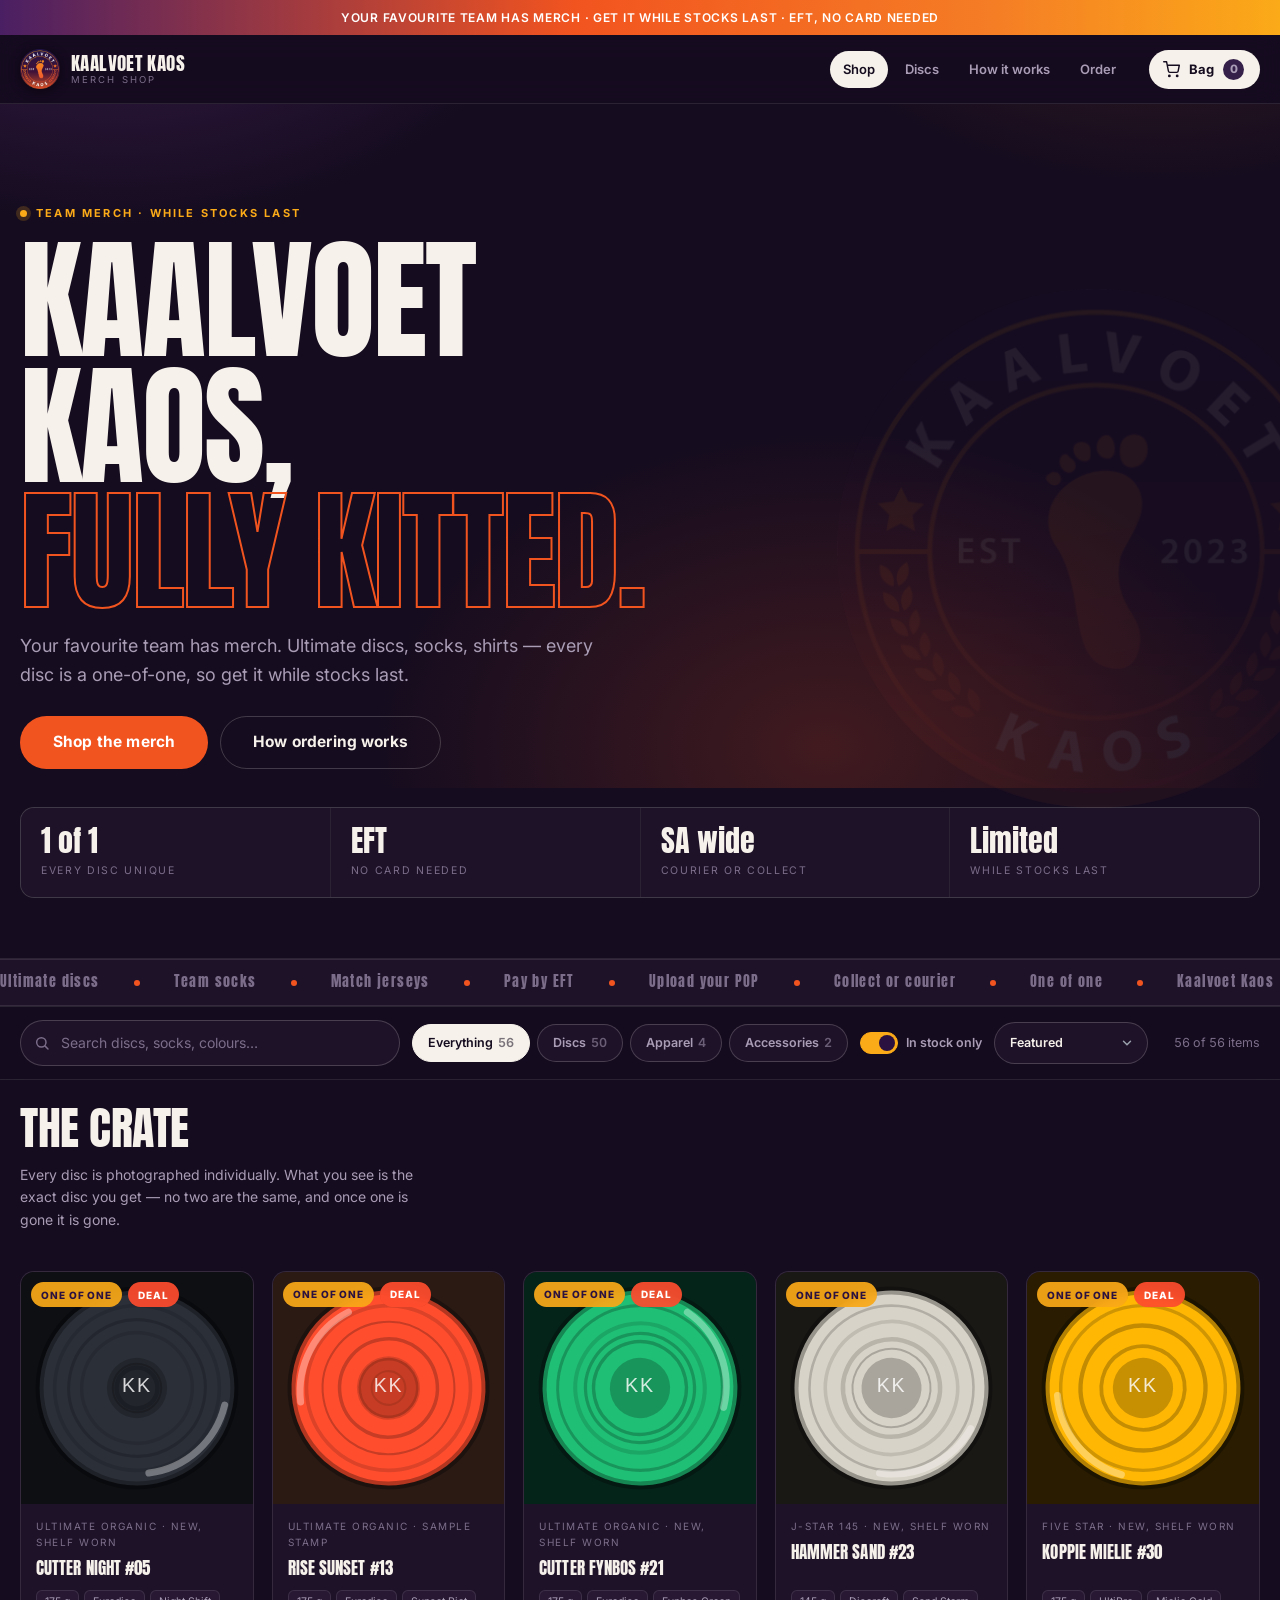
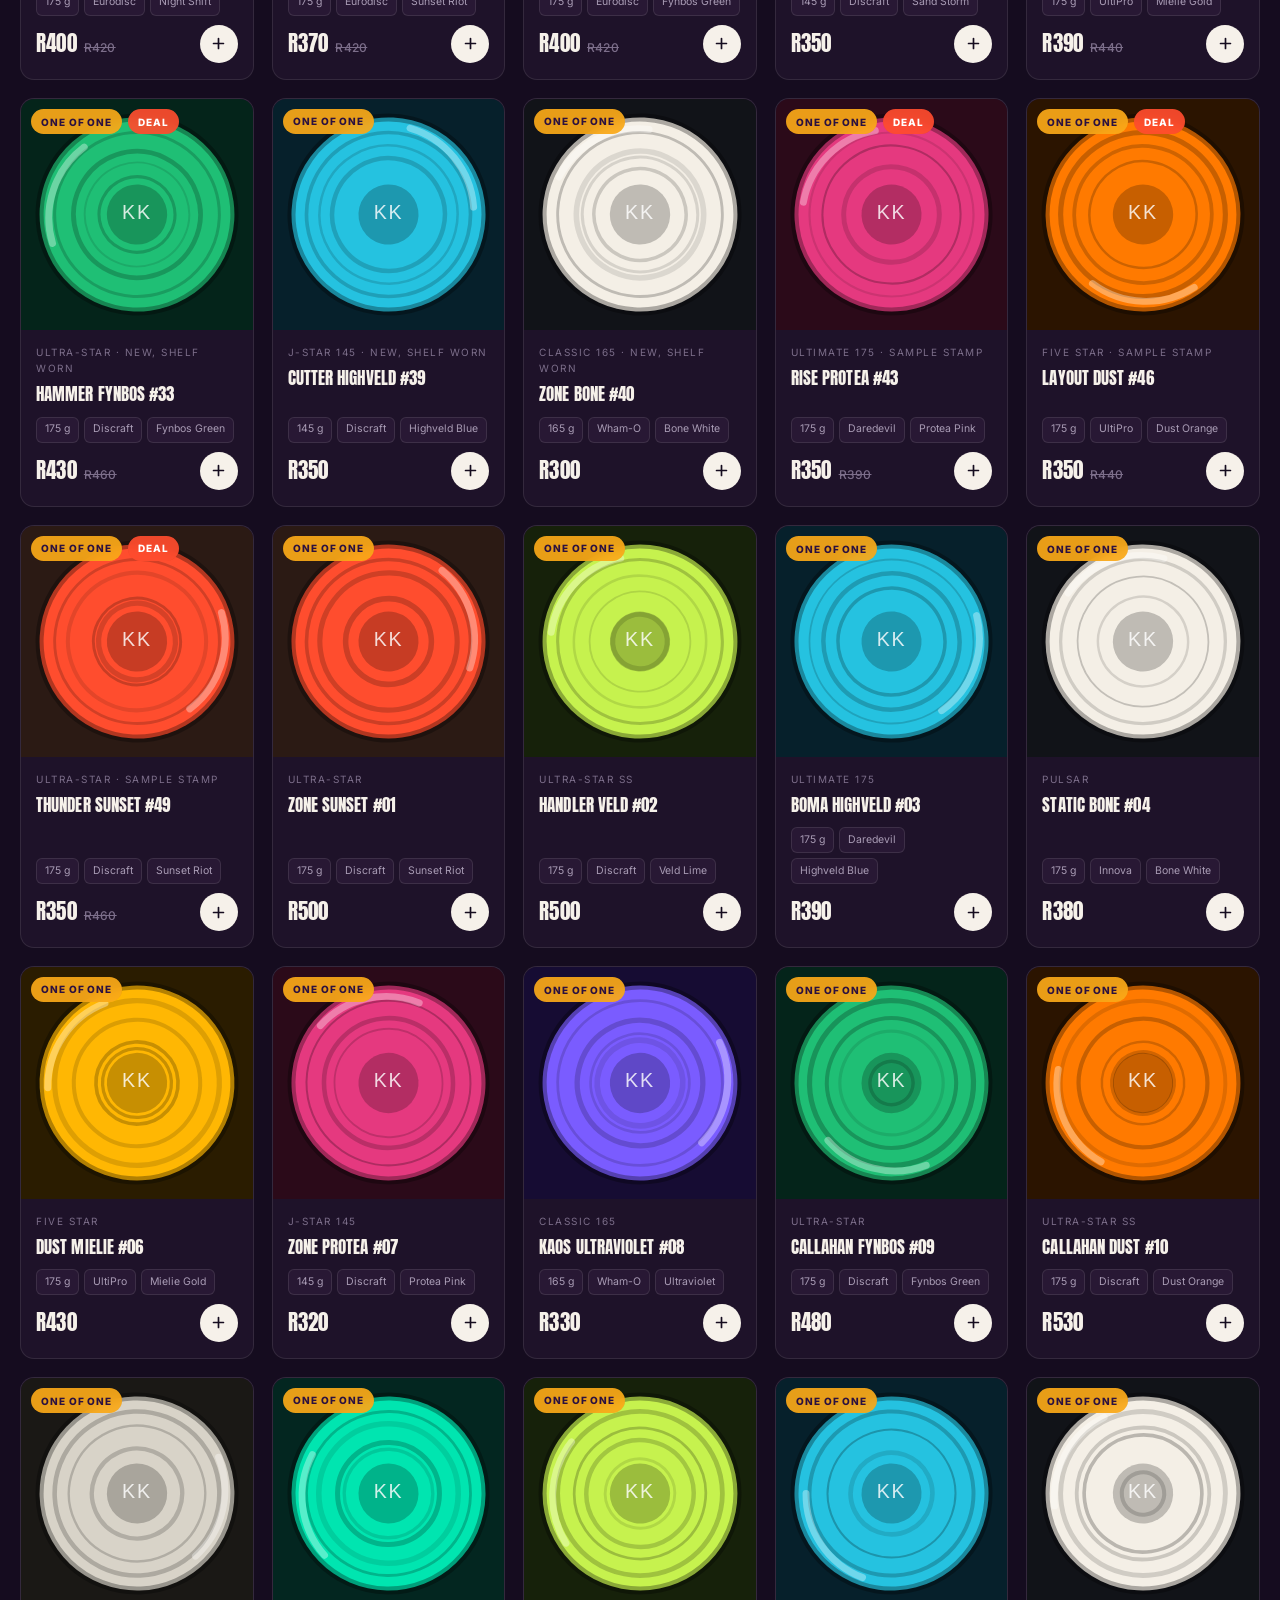
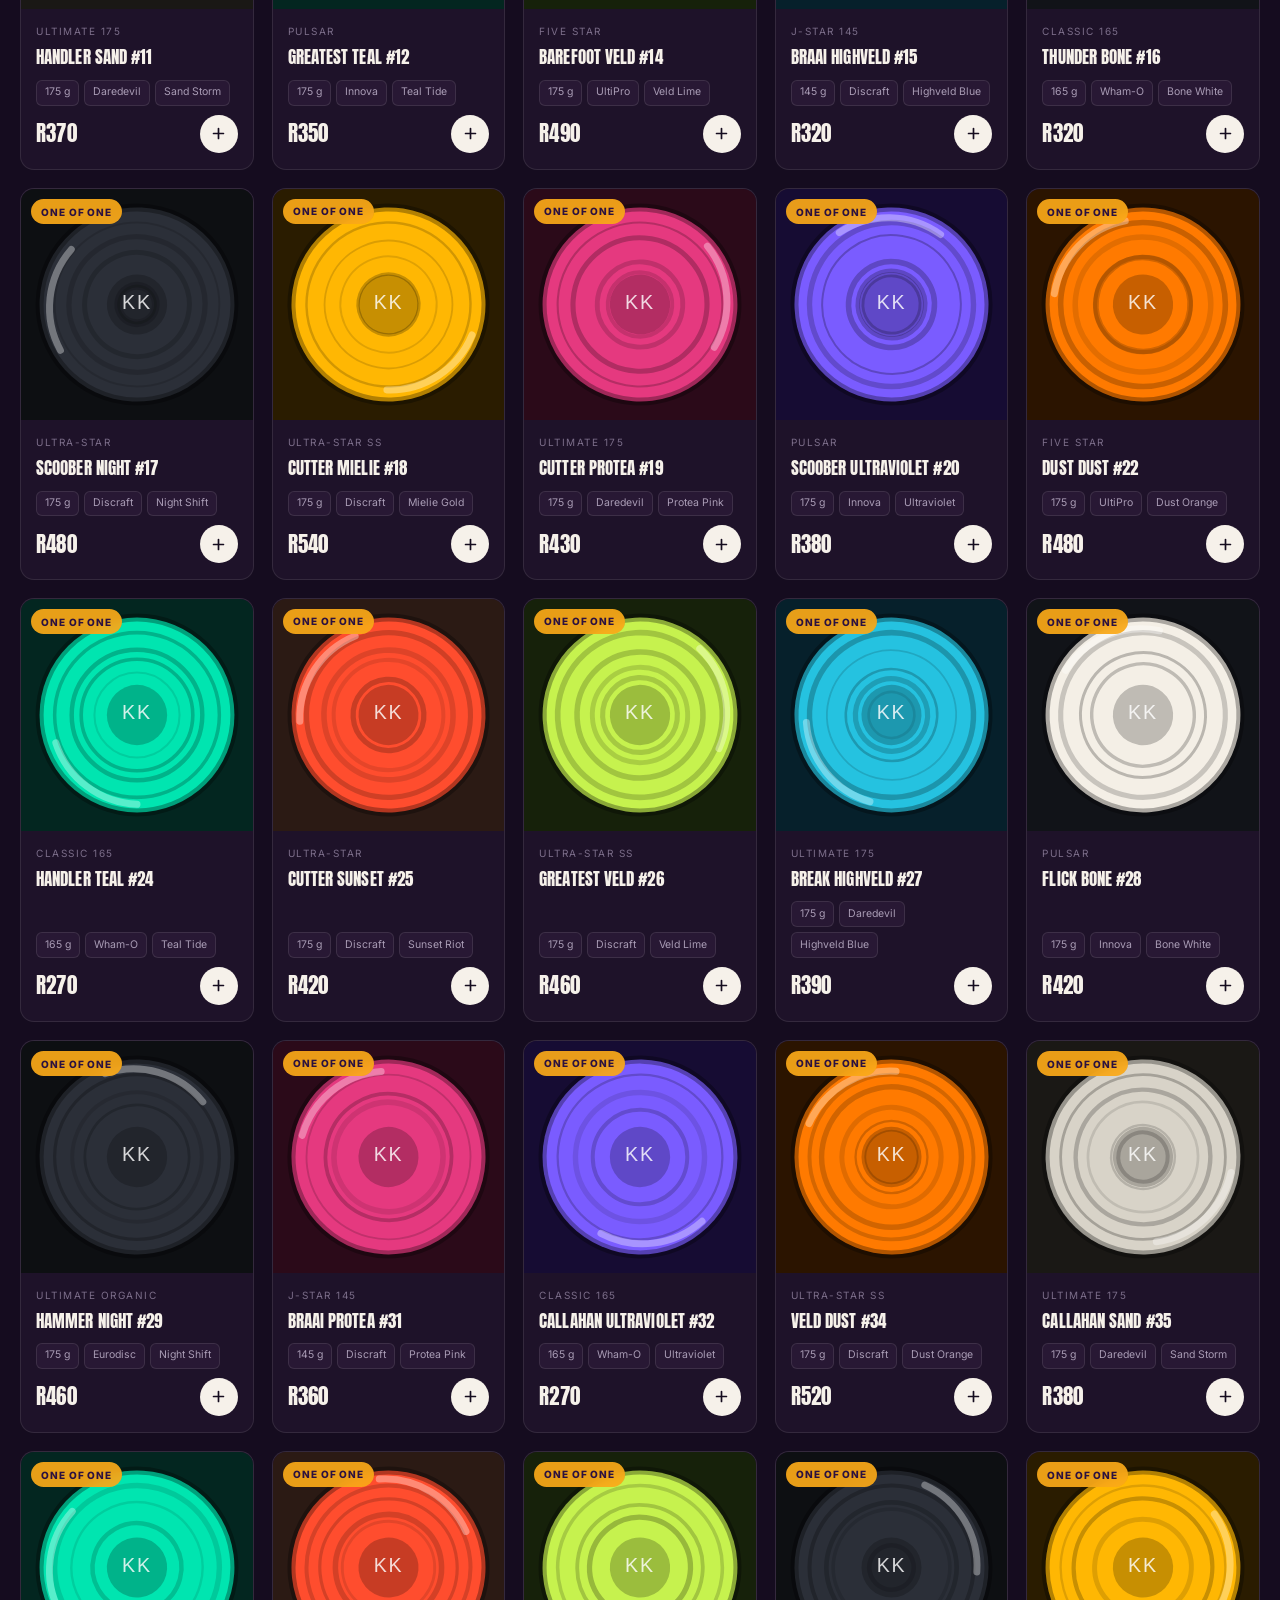
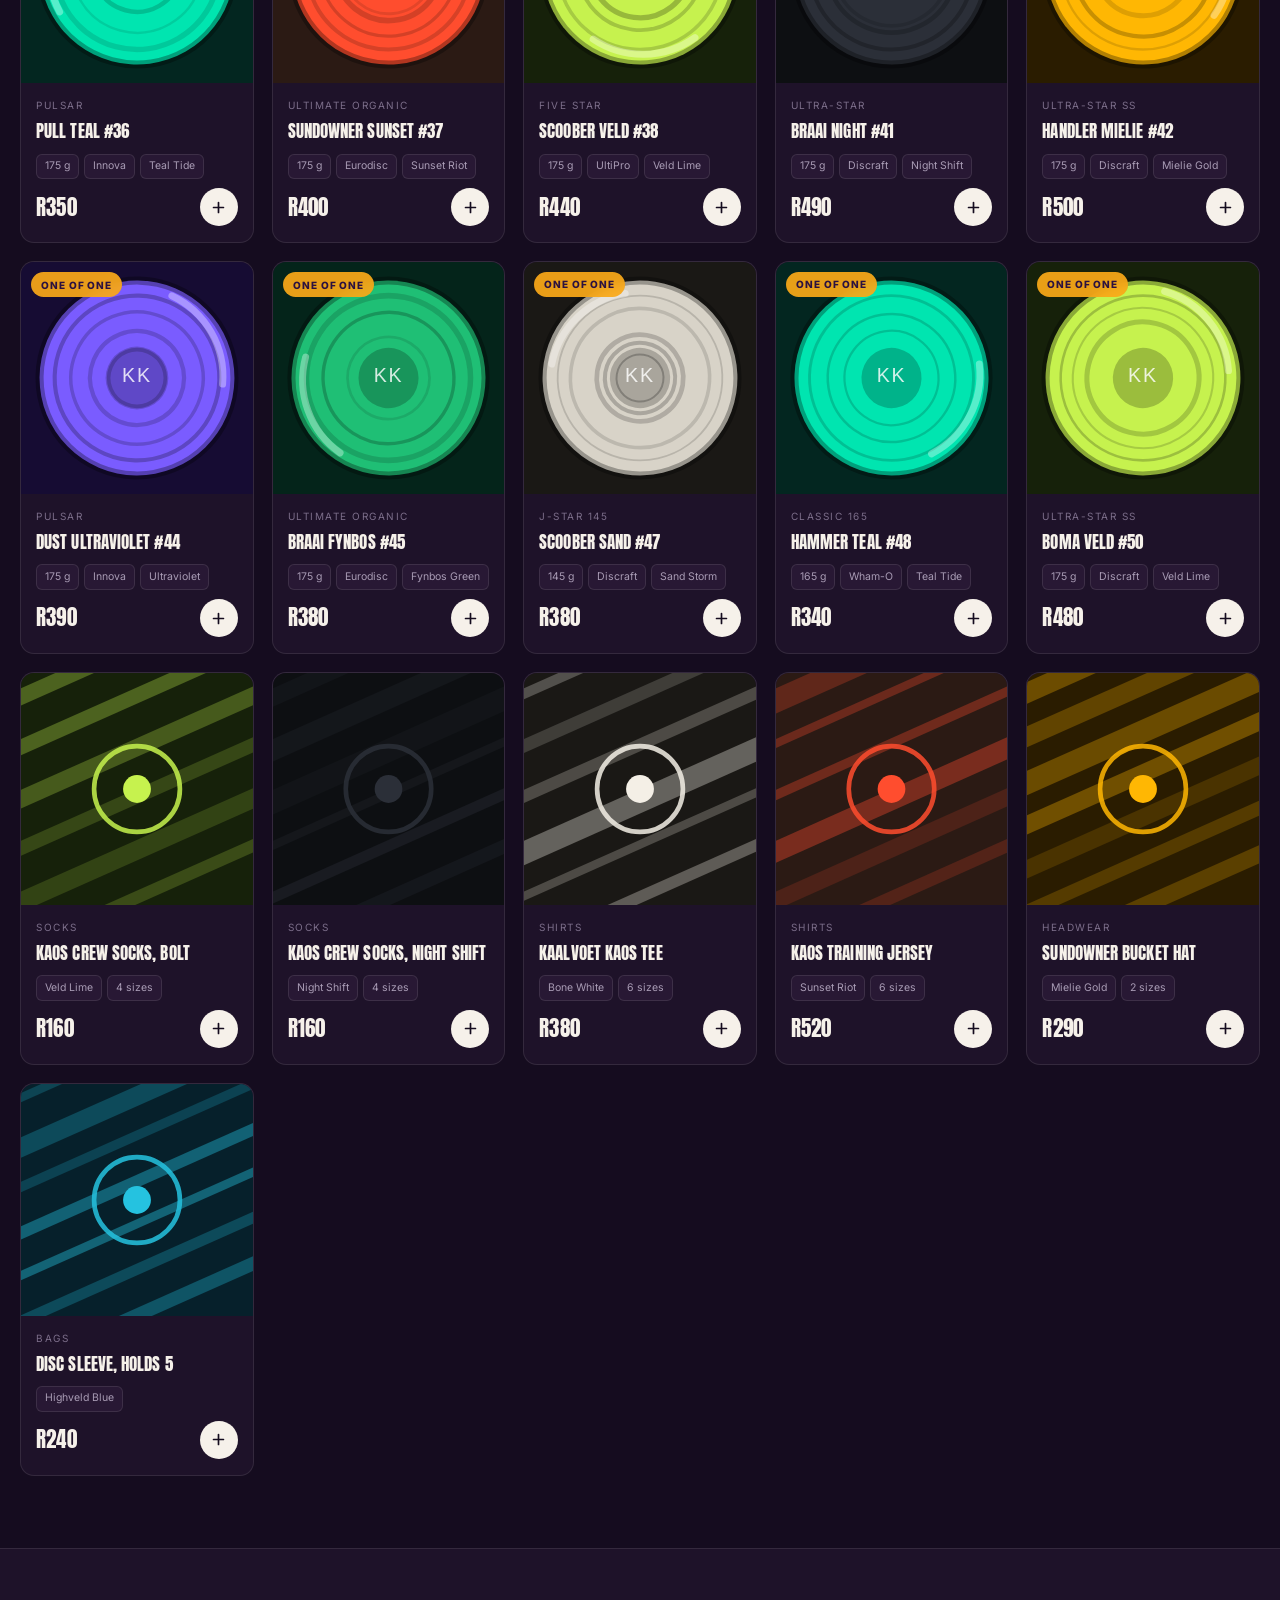
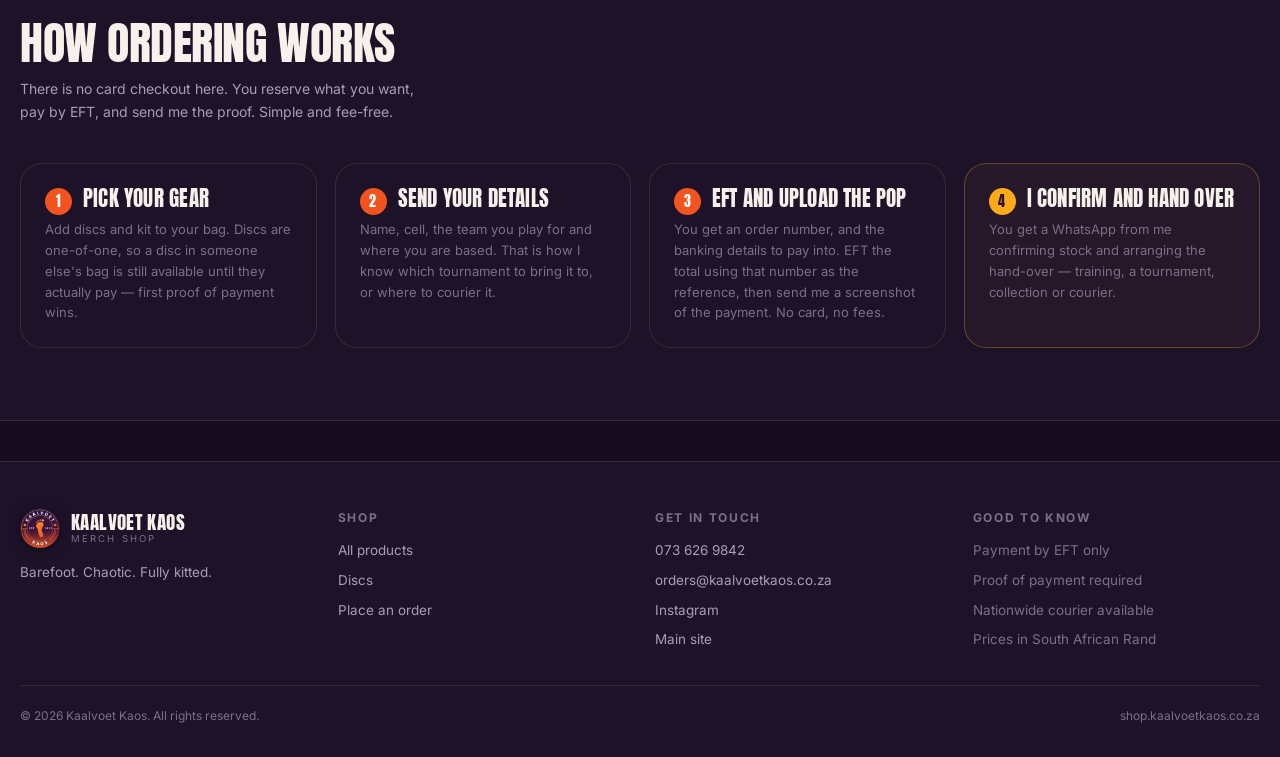
==== commit 3c2d3814: "Team colour theme, Kaalvoet Kaos naming, merch-led hero copy Theme now uses the team colours sampled" ====
--- a/index.html
+++ b/index.html
@@ -3,13 +3,13 @@
 <head>
 <meta charset="utf-8">
 <meta name="viewport" content="width=device-width, initial-scale=1">
-<title>Kaalvoet Kaos Merch — discs, kit and chaos</title>
-<meta name="description" content="Fifty one-of-one ultimate frisbee discs, plus Kaalvoet Kaos kit. Order online, pay by EFT, upload your proof of payment. No card needed.">
-<meta name="theme-color" content="#0c0e11">
+<title>Kaalvoet Kaos Merch — discs, kit and kaos</title>
+<meta name="description" content="Your favourite team has merch. Ultimate discs, socks and shirts from Kaalvoet Kaos. Order online, pay by EFT and upload your proof of payment. No card needed.">
+<meta name="theme-color" content="#150c1f">
 
 <meta property="og:type" content="website">
 <meta property="og:title" content="Kaalvoet Kaos Merch">
-<meta property="og:description" content="Fifty one-of-one ultimate frisbee discs, plus team kit. EFT and proof of payment — no card needed.">
+<meta property="og:description" content="Your favourite team has merch. Ultimate discs, socks and shirts — get it while stocks last. EFT, no card needed.">
 <meta property="og:url" content="https://shop.kaalvoetkaos.co.za">
 <meta property="og:image" content="https://shop.kaalvoetkaos.co.za/assets/img/og-card.png">
 <meta property="og:image:width" content="1200">
@@ -64,24 +64,16 @@
     <div class="wrap hero__inner">
       <span class="hero__crest" aria-hidden="true"></span>
       <div>
-        <span class="hero__eyebrow">Fresh crate · 50 discs · one of each</span>
-        <h1>Barefoot<br>kaos,<br><em>fully kitted.</em></h1>
+        <span class="hero__eyebrow">Team merch · while stocks last</span>
+        <h1>Kaalvoet<br>Kaos,<br><em>fully kitted.</em></h1>
         <p class="hero__lede" data-blurb></p>
         <div class="hero__cta">
-          <a class="btn btn--primary btn--lg" href="#shop">Browse the crate</a>
+          <a class="btn btn--primary btn--lg" href="#shop">Shop the merch</a>
           <a class="btn btn--ghost btn--lg" href="#how">How ordering works</a>
         </div>
       </div>
 
       <div class="hero__stats">
-        <div class="stat">
-          <div class="stat__num" data-stat-discs>—</div>
-          <div class="stat__label">Discs in stock</div>
-        </div>
-        <div class="stat">
-          <div class="stat__num" data-stat-from>—</div>
-          <div class="stat__label">Discs from</div>
-        </div>
         <div class="stat">
           <div class="stat__num">1&nbsp;of&nbsp;1</div>
           <div class="stat__label">Every disc unique</div>
@@ -89,6 +81,14 @@
         <div class="stat">
           <div class="stat__num">EFT</div>
           <div class="stat__label">No card needed</div>
+        </div>
+        <div class="stat">
+          <div class="stat__num">SA&nbsp;wide</div>
+          <div class="stat__label">Courier or collect</div>
+        </div>
+        <div class="stat">
+          <div class="stat__num">Limited</div>
+          <div class="stat__label">While stocks last</div>
         </div>
       </div>
     </div>
@@ -148,7 +148,7 @@
       <div id="discs" class="section__head">
         <div>
           <h2 class="section__title">The crate</h2>
-          <p class="section__note">Every disc is photographed individually. What you see is the exact disc you get — no two are the same.</p>
+          <p class="section__note">Every disc is photographed individually. What you see is the exact disc you get — no two are the same, and once one is gone it is gone.</p>
         </div>
       </div>
       <div class="grid" data-grid>
@@ -182,8 +182,8 @@
           <h3 class="panel__title"><span class="step-num">3</span>EFT and upload the POP</h3>
           <p class="panel__note" style="margin:0">You get an order number, and the banking details to pay into. EFT the total using that number as the reference, then send me a screenshot of the payment. No card, no fees.</p>
         </div>
-        <div class="panel panel--lime">
-          <h3 class="panel__title"><span class="step-num" style="background:var(--lime);color:#14200a">4</span>I confirm and hand over</h3>
+        <div class="panel panel--gold">
+          <h3 class="panel__title"><span class="step-num" style="background:var(--gold);color:var(--on-gold)">4</span>I confirm and hand over</h3>
           <p class="panel__note" style="margin:0">You get a WhatsApp from me confirming stock and arranging the hand-over — training, a tournament, collection or courier.</p>
         </div>
       </div>
--- a/assets/css/main.css
+++ b/assets/css/main.css
@@ -5,30 +5,37 @@
 
 /* --- 1. Tokens ----------------------------------------------------------- */
 :root {
-  --ink:        #0c0e11;
-  --ink-2:      #13161b;
-  --ink-3:      #1b1f26;
-  --ink-4:      #242932;
-  --line:       rgba(244, 239, 230, 0.10);
-  --line-2:     rgba(244, 239, 230, 0.18);
-
-  --sand:       #f4efe6;
-  --muted:      #9ba2ad;
-  --muted-2:    #6f7681;
-
-  /* Sampled from the Kaalvoet Kaos crest */
+  /* --- Team colours ----------------------------------------------------
+     Sampled straight off the Kaalvoet Kaos crest:
+       plum   #2e1342  the shield field
+       orange #f57e25  the footprint
+       gold   #fbaa18  the outer ring
+     Every surface and accent below is derived from those three.       */
   --plum:       #2e1342;
   --plum-2:     #4a1f63;
-  --ember:      #f57e25;
-  --flame:      #ff4d2e;
-  --flame-dim:  #d63c20;
-  --lime:       #c6f24e;
-  --sky:        #25c2e0;
-  --gold:       #ffb703;
-
-  --ok:         #1fbf75;
-  --warn:       #ffb703;
-  --bad:        #ff5d5d;
+  --plum-3:     #6b2f86;
+
+  --ink:        #150c1f;   /* page background   */
+  --ink-2:      #1e1229;   /* cards, surfaces   */
+  --ink-3:      #281834;   /* raised            */
+  --ink-4:      #35204a;   /* hover             */
+  --line:       rgba(246, 241, 234, 0.10);
+  --line-2:     rgba(246, 241, 234, 0.20);
+
+  --sand:       #f6f1ea;
+  --muted:      #a99cb5;
+  --muted-2:    #7c6e8a;
+
+  --ember:      #f57e25;   /* crest orange      */
+  --flame:      #f2541f;   /* primary action    */
+  --flame-dim:  #c93f18;
+  --gold:       #fbaa18;   /* secondary accent  */
+  --violet:     #a473d6;   /* informational     */
+  --on-gold:    #2b1140;   /* text on gold      */
+
+  --ok:         #2fc98a;
+  --warn:       #fbaa18;
+  --bad:        #ff5f6d;
 
   --radius:     14px;
   --radius-sm:  9px;
@@ -87,7 +94,7 @@
 }
 
 :focus-visible {
-  outline: 2px solid var(--lime);
+  outline: 2px solid var(--gold);
   outline-offset: 3px;
   border-radius: 3px;
 }
@@ -114,7 +121,7 @@
 
 /* --- 4. Announcement bar ------------------------------------------------- */
 .announce {
-  background: var(--flame);
+  background: linear-gradient(90deg, var(--plum-2), var(--flame) 45%, var(--ember) 78%, var(--gold));
   color: #fff;
   font-size: 12px;
   font-weight: 600;
@@ -131,7 +138,7 @@
   position: sticky;
   top: 0;
   z-index: 50;
-  background: rgba(12, 14, 17, 0.82);
+  background: rgba(21, 12, 31, 0.82);
   backdrop-filter: blur(14px) saturate(140%);
   -webkit-backdrop-filter: blur(14px) saturate(140%);
   border-bottom: 1px solid var(--line);
@@ -216,9 +223,9 @@
   content: '';
   position: absolute; inset: -40% -10% auto -10%; height: 120%;
   background:
-    radial-gradient(46% 52% at 18% 12%, rgba(245, 126, 37, 0.20), transparent 62%),
-    radial-gradient(42% 48% at 82% 6%, rgba(74, 31, 99, 0.55), transparent 68%),
-    radial-gradient(40% 40% at 62% 92%, rgba(255, 77, 46, 0.14), transparent 70%);
+    radial-gradient(48% 55% at 16% 10%, rgba(107, 47, 134, 0.55), transparent 64%),
+    radial-gradient(44% 50% at 84% 8%, rgba(245, 126, 37, 0.22), transparent 66%),
+    radial-gradient(42% 44% at 62% 96%, rgba(242, 84, 31, 0.20), transparent 70%);
   pointer-events: none;
 }
 .hero__inner { position: relative; display: grid; gap: 30px; }
@@ -235,11 +242,11 @@
 .hero__eyebrow {
   display: inline-flex; align-items: center; gap: 9px;
   font-size: 11px; font-weight: 700; letter-spacing: 0.2em; text-transform: uppercase;
-  color: var(--lime);
+  color: var(--gold);
 }
 .hero__eyebrow::before {
   content: ''; width: 7px; height: 7px; border-radius: 50%;
-  background: var(--lime); box-shadow: 0 0 0 4px rgba(198, 242, 78, 0.18);
+  background: var(--gold); box-shadow: 0 0 0 4px rgba(251, 170, 24, 0.18);
 }
 .hero h1 {
   font-size: clamp(46px, 11vw, 132px);
@@ -327,8 +334,8 @@
 
 .btn--primary { background: var(--flame); color: #fff; }
 .btn--primary:hover { background: #ff6146; }
-.btn--lime { background: var(--lime); color: #14200a; }
-.btn--lime:hover { background: #d3ff5f; }
+.btn--gold { background: var(--gold); color: var(--on-gold); }
+.btn--gold:hover { background: #ffbe45; }
 .btn--sand { background: var(--sand); color: var(--ink); }
 .btn--sand:hover { background: #fff; }
 .btn--ghost { border-color: var(--line-2); color: var(--sand); }
@@ -351,7 +358,7 @@
   position: sticky;
   top: var(--header-h);
   z-index: 40;
-  background: rgba(12, 14, 17, 0.9);
+  background: rgba(21, 12, 31, 0.9);
   backdrop-filter: blur(12px);
   -webkit-backdrop-filter: blur(12px);
   border-block: 1px solid var(--line);
@@ -371,7 +378,7 @@
   font-size: 14px;
   transition: border-color 0.16s, background 0.16s;
 }
-.search input:focus { outline: none; border-color: var(--lime); background: var(--ink-3); }
+.search input:focus { outline: none; border-color: var(--gold); background: var(--ink-3); }
 .search input::placeholder { color: var(--muted-2); }
 .search__icon {
   position: absolute; left: 14px; top: 50%; transform: translateY(-50%);
@@ -412,7 +419,7 @@
   font-weight: 600;
   cursor: pointer;
 }
-.select:focus { outline: none; border-color: var(--lime); }
+.select:focus { outline: none; border-color: var(--gold); }
 
 .toggle-stock {
   display: flex; align-items: center; gap: 8px;
@@ -431,9 +438,9 @@
   width: 16px; height: 16px; border-radius: 50%;
   background: var(--muted); transition: transform 0.2s var(--ease), background 0.18s;
 }
-.toggle-stock input:checked + .toggle-stock__track { background: var(--lime); border-color: var(--lime); }
-.toggle-stock input:checked + .toggle-stock__track::after { transform: translateX(16px); background: #14200a; }
-.toggle-stock input:focus-visible + .toggle-stock__track { outline: 2px solid var(--lime); outline-offset: 3px; }
+.toggle-stock input:checked + .toggle-stock__track { background: var(--gold); border-color: var(--gold); }
+.toggle-stock input:checked + .toggle-stock__track::after { transform: translateX(16px); background: var(--on-gold); }
+.toggle-stock input:focus-visible + .toggle-stock__track { outline: 2px solid var(--gold); outline-offset: 3px; }
 
 .result-count {
   font-size: 12.5px; color: var(--muted-2); margin-left: auto;
@@ -494,17 +501,17 @@
   text-transform: uppercase;
   backdrop-filter: blur(6px);
 }
-.badge--unique { background: rgba(198, 242, 78, 0.92); color: #14200a; }
+.badge--unique { background: rgba(251, 170, 24, 0.92); color: var(--on-gold); }
 .badge--deal   { background: rgba(255, 77, 46, 0.92); color: #fff; }
-.badge--out    { background: rgba(12, 14, 17, 0.85); color: var(--muted); border: 1px solid var(--line-2); }
-.badge--new    { background: rgba(244, 239, 230, 0.92); color: var(--ink); }
+.badge--out    { background: rgba(21, 12, 31, 0.85); color: var(--muted); border: 1px solid var(--line-2); }
+.badge--new    { background: rgba(246, 241, 234, 0.92); color: var(--ink); }
 .badge--low    { background: rgba(255, 183, 3, 0.92); color: #2a1c00; }
 
 .card__quick {
   position: absolute; inset: auto 10px 10px;
   padding: 10px;
   border-radius: 999px;
-  background: rgba(12, 14, 17, 0.86);
+  background: rgba(21, 12, 31, 0.86);
   backdrop-filter: blur(8px);
   border: 1px solid var(--line-2);
   color: var(--sand);
@@ -545,7 +552,7 @@
   display: grid; place-items: center; flex-shrink: 0;
   transition: transform 0.16s var(--ease), background 0.16s;
 }
-.add-btn:hover { background: var(--lime); transform: scale(1.1) rotate(90deg); }
+.add-btn:hover { background: var(--gold); transform: scale(1.1) rotate(90deg); }
 .add-btn:disabled { background: var(--ink-4); color: var(--muted-2); cursor: not-allowed; transform: none; }
 .add-btn.is-added { background: var(--ok); color: #fff; }
 
@@ -573,7 +580,7 @@
 /* --- 14. Drawer (cart) --------------------------------------------------- */
 .scrim {
   position: fixed; inset: 0; z-index: 90;
-  background: rgba(6, 7, 9, 0.72);
+  background: rgba(12, 6, 19, 0.72);
   backdrop-filter: blur(3px);
   opacity: 0; pointer-events: none;
   transition: opacity 0.28s;
@@ -675,13 +682,13 @@
   border: 2px solid transparent; background: var(--ink-4);
   transition: border-color 0.16s;
 }
-.modal__thumb.is-active { border-color: var(--lime); }
+.modal__thumb.is-active { border-color: var(--gold); }
 .modal__thumb img { width: 100%; height: 100%; object-fit: cover; }
 .modal__content { padding: 26px 26px 24px; overflow-y: auto; display: flex; flex-direction: column; gap: 15px; }
 .modal__close {
   position: absolute; top: 12px; right: 12px; z-index: 3;
   width: 34px; height: 34px; border-radius: 50%;
-  background: rgba(12, 14, 17, 0.8); backdrop-filter: blur(6px);
+  background: rgba(21, 12, 31, 0.8); backdrop-filter: blur(6px);
   border: 1px solid var(--line-2);
   display: grid; place-items: center; color: var(--sand);
 }
@@ -716,7 +723,7 @@
   transition: border-color 0.16s, background 0.16s;
 }
 .input:focus, .select-full:focus, textarea.input:focus {
-  outline: none; border-color: var(--lime); background: var(--ink-3);
+  outline: none; border-color: var(--gold); background: var(--ink-3);
 }
 .input::placeholder { color: var(--muted-2); }
 textarea.input { resize: vertical; min-height: 92px; line-height: 1.55; }
@@ -747,14 +754,14 @@
   width: 19px; height: 19px; border-radius: 50%; flex-shrink: 0; margin-top: 2px;
   border: 2px solid var(--muted-2); position: relative; transition: border-color 0.16s;
 }
-.radio-card input:checked ~ .radio-card__dot { border-color: var(--lime); }
+.radio-card input:checked ~ .radio-card__dot { border-color: var(--gold); }
 .radio-card input:checked ~ .radio-card__dot::after {
-  content: ''; position: absolute; inset: 3px; border-radius: 50%; background: var(--lime);
-}
-.radio-card:has(input:checked) { border-color: var(--lime); background: rgba(198, 242, 78, 0.05); }
-.radio-card:has(input:focus-visible) { outline: 2px solid var(--lime); outline-offset: 2px; }
+  content: ''; position: absolute; inset: 3px; border-radius: 50%; background: var(--gold);
+}
+.radio-card:has(input:checked) { border-color: var(--gold); background: rgba(251, 170, 24, 0.05); }
+.radio-card:has(input:focus-visible) { outline: 2px solid var(--gold); outline-offset: 2px; }
 .radio-card__title { font-weight: 700; font-size: 14px; display: flex; gap: 9px; align-items: baseline; flex-wrap: wrap; }
-.radio-card__price { color: var(--lime); font-weight: 800; font-size: 13px; }
+.radio-card__price { color: var(--gold); font-weight: 800; font-size: 13px; }
 .radio-card__note { font-size: 12.5px; color: var(--muted-2); margin-top: 4px; }
 
 /* Checkbox */
@@ -765,12 +772,12 @@
   border: 2px solid var(--muted-2); display: grid; place-items: center;
   transition: all 0.16s;
 }
-.check input:checked + .check__box { background: var(--lime); border-color: var(--lime); }
+.check input:checked + .check__box { background: var(--gold); border-color: var(--gold); }
 .check input:checked + .check__box::after {
-  content: ''; width: 5px; height: 9px; border: solid #14200a;
+  content: ''; width: 5px; height: 9px; border: solid var(--on-gold);
   border-width: 0 2.5px 2.5px 0; transform: rotate(45deg) translate(-1px, -1px);
 }
-.check input:focus-visible + .check__box { outline: 2px solid var(--lime); outline-offset: 2px; }
+.check input:focus-visible + .check__box { outline: 2px solid var(--gold); outline-offset: 2px; }
 
 /* --- 17. Panels / cards -------------------------------------------------- */
 .panel {
@@ -782,7 +789,7 @@
 .panel__title { font-size: 21px; margin-bottom: 4px; }
 .panel__note { font-size: 13px; color: var(--muted-2); margin-bottom: 18px; }
 .panel--flame { border-color: rgba(255, 77, 46, 0.35); background: rgba(255, 77, 46, 0.05); }
-.panel--lime  { border-color: rgba(198, 242, 78, 0.3);  background: rgba(198, 242, 78, 0.04); }
+.panel--gold  { border-color: rgba(251, 170, 24, 0.3);  background: rgba(251, 170, 24, 0.04); }
 
 .step-num {
   display: inline-grid; place-items: center;
@@ -800,7 +807,7 @@
 
 .copy-btn {
   display: inline-flex; align-items: center; gap: 6px;
-  font-size: 11px; color: var(--lime); margin-top: 6px; font-weight: 600;
+  font-size: 11px; color: var(--gold); margin-top: 6px; font-weight: 600;
 }
 .copy-btn:hover { text-decoration: underline; }
 
@@ -814,7 +821,7 @@
   cursor: pointer;
   transition: border-color 0.18s, background 0.18s;
 }
-.dropzone:hover, .dropzone.is-over { border-color: var(--lime); background: rgba(198, 242, 78, 0.05); }
+.dropzone:hover, .dropzone.is-over { border-color: var(--gold); background: rgba(251, 170, 24, 0.05); }
 .dropzone__icon { color: var(--muted-2); margin-bottom: 11px; }
 .dropzone__title { font-weight: 700; font-size: 14.5px; }
 .dropzone__hint { font-size: 12px; color: var(--muted-2); margin-top: 5px; }
@@ -860,8 +867,8 @@
   font-family: var(--font-mono);
   font-size: 22px; font-weight: 700; letter-spacing: 0.05em;
   padding: 13px 26px; margin: 20px 0;
-  background: var(--ink-3); border: 1px dashed var(--lime);
-  border-radius: var(--radius); color: var(--lime);
+  background: var(--ink-3); border: 1px dashed var(--gold);
+  border-radius: var(--radius); color: var(--gold);
 }
 
 /* --- 21. Toast ----------------------------------------------------------- */
@@ -873,7 +880,7 @@
 .toast {
   background: var(--ink-3);
   border: 1px solid var(--line-2);
-  border-left: 3px solid var(--lime);
+  border-left: 3px solid var(--gold);
   border-radius: var(--radius-sm);
   padding: 13px 16px;
   font-size: 13.5px;
@@ -883,7 +890,7 @@
   animation: toast-in 0.3s var(--ease);
 }
 .toast--bad { border-left-color: var(--bad); }
-.toast--info { border-left-color: var(--sky); }
+.toast--info { border-left-color: var(--violet); }
 @keyframes toast-in { from { opacity: 0; transform: translateY(14px); } }
 .toast.is-out { animation: toast-out 0.25s forwards; }
 @keyframes toast-out { to { opacity: 0; transform: translateY(10px) scale(0.97); } }
@@ -893,7 +900,7 @@
 .footer__grid { display: grid; grid-template-columns: repeat(auto-fit, minmax(210px, 1fr)); gap: 30px; }
 .footer__title { font-size: 12px; letter-spacing: 0.14em; text-transform: uppercase; color: var(--muted-2); margin-bottom: 13px; font-family: var(--font-body); font-weight: 700; }
 .footer__list { display: grid; gap: 8px; font-size: 13.5px; color: var(--muted); }
-.footer__list a:hover { color: var(--lime); }
+.footer__list a:hover { color: var(--gold); }
 .footer__bottom {
   margin-top: 34px; padding-top: 20px; border-top: 1px solid var(--line);
   display: flex; justify-content: space-between; gap: 14px; flex-wrap: wrap;
@@ -928,7 +935,7 @@
   border: 1px solid transparent; border-radius: 6px; font-size: 13px;
 }
 .admin-table .cell-input:hover { border-color: var(--line-2); }
-.admin-table .cell-input:focus { outline: none; border-color: var(--lime); background: var(--ink-3); }
+.admin-table .cell-input:focus { outline: none; border-color: var(--gold); background: var(--ink-3); }
 .admin-thumb {
   width: 52px; height: 52px; border-radius: 8px; overflow: hidden;
   background: var(--ink-3); cursor: pointer; position: relative;
@@ -937,7 +944,7 @@
 .admin-thumb img, .admin-thumb svg { width: 100%; height: 100%; object-fit: cover; }
 .admin-thumb::after {
   content: 'EDIT'; position: absolute; inset: 0; display: grid; place-items: center;
-  background: rgba(12, 14, 17, 0.75); color: var(--lime);
+  background: rgba(21, 12, 31, 0.75); color: var(--gold);
   font-size: 9px; font-weight: 800; letter-spacing: 0.1em;
   opacity: 0; transition: opacity 0.16s;
 }
@@ -945,7 +952,7 @@
 .admin-count-pill {
   position: absolute; top: -5px; right: -5px; z-index: 2;
   min-width: 17px; height: 17px; padding: 0 4px; border-radius: 999px;
-  background: var(--lime); color: #14200a;
+  background: var(--gold); color: var(--on-gold);
   font-size: 10px; font-weight: 800; display: grid; place-items: center;
 }
 
@@ -959,14 +966,14 @@
 .photo-tile.is-assigned { opacity: 0.4; }
 .photo-tile__label {
   position: absolute; inset: auto 0 0 0; padding: 5px 7px;
-  background: linear-gradient(transparent, rgba(12, 14, 17, 0.95));
+  background: linear-gradient(transparent, rgba(21, 12, 31, 0.95));
   font-size: 10px; color: var(--sand); font-weight: 600;
   white-space: nowrap; overflow: hidden; text-overflow: ellipsis;
 }
 .photo-tile__x {
   position: absolute; top: 4px; right: 4px;
   width: 20px; height: 20px; border-radius: 50%;
-  background: rgba(12, 14, 17, 0.8); color: var(--sand);
+  background: rgba(21, 12, 31, 0.8); color: var(--sand);
   display: grid; place-items: center; font-size: 12px;
 }
 .photo-tile__x:hover { background: var(--bad); }
@@ -974,7 +981,7 @@
 .progress {
   height: 6px; border-radius: 999px; background: var(--ink-4); overflow: hidden;
 }
-.progress__bar { height: 100%; background: var(--lime); border-radius: 999px; transition: width 0.25s; }
+.progress__bar { height: 100%; background: var(--gold); border-radius: 999px; transition: width 0.25s; }
 
 /* --- 24. Responsive ------------------------------------------------------ */
 @media (max-width: 1080px) {
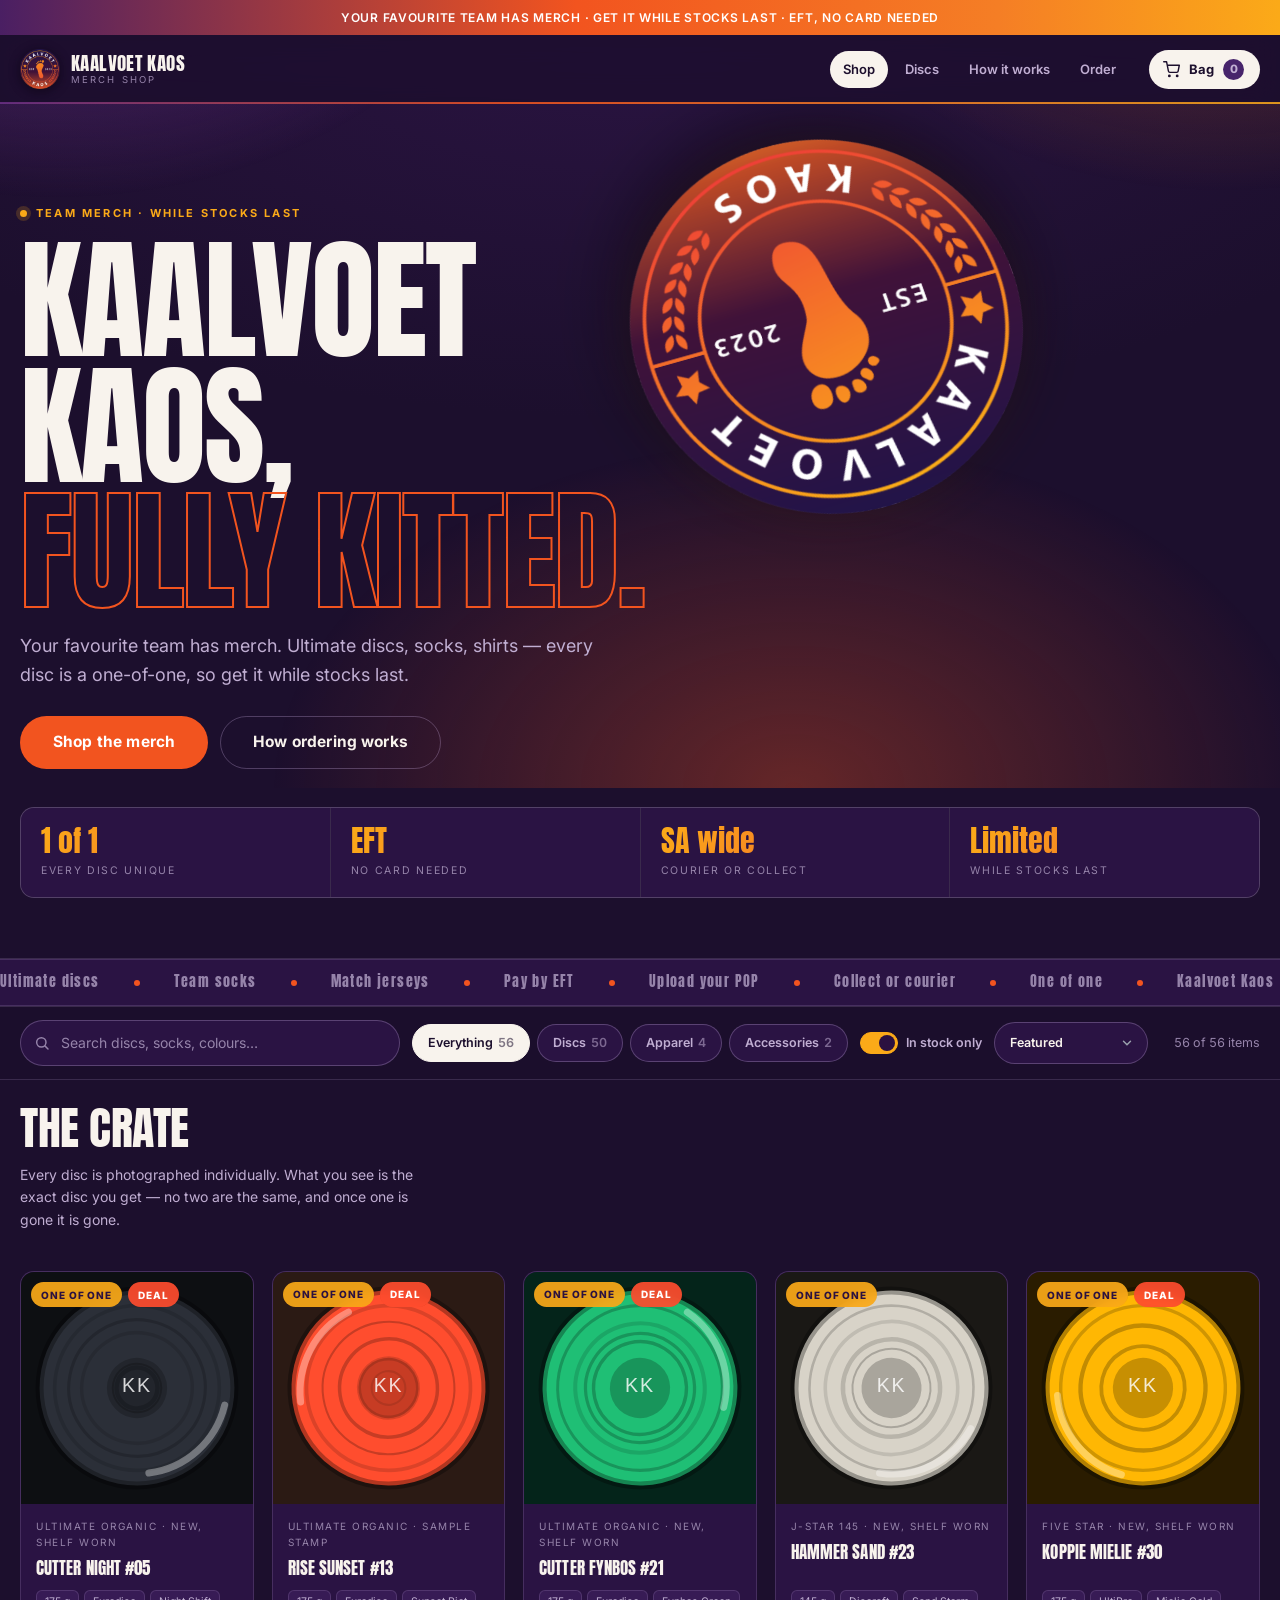
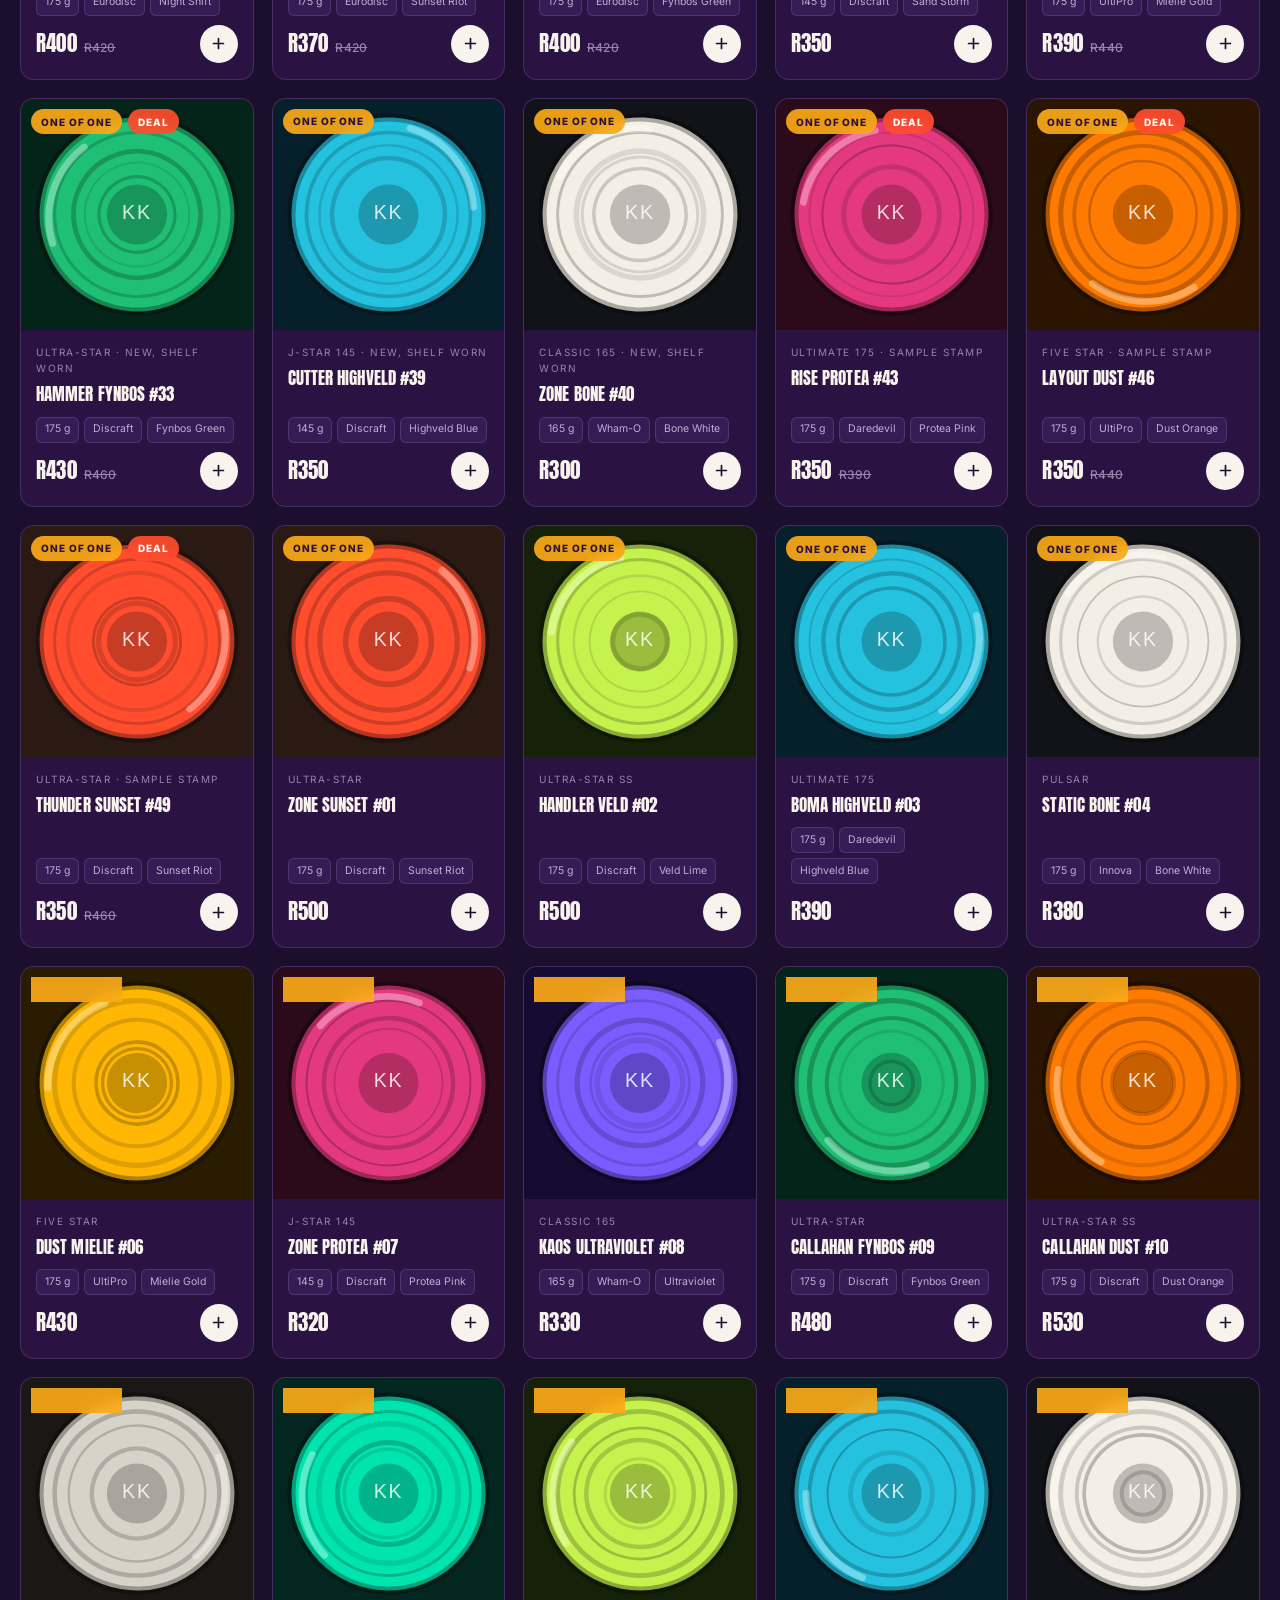
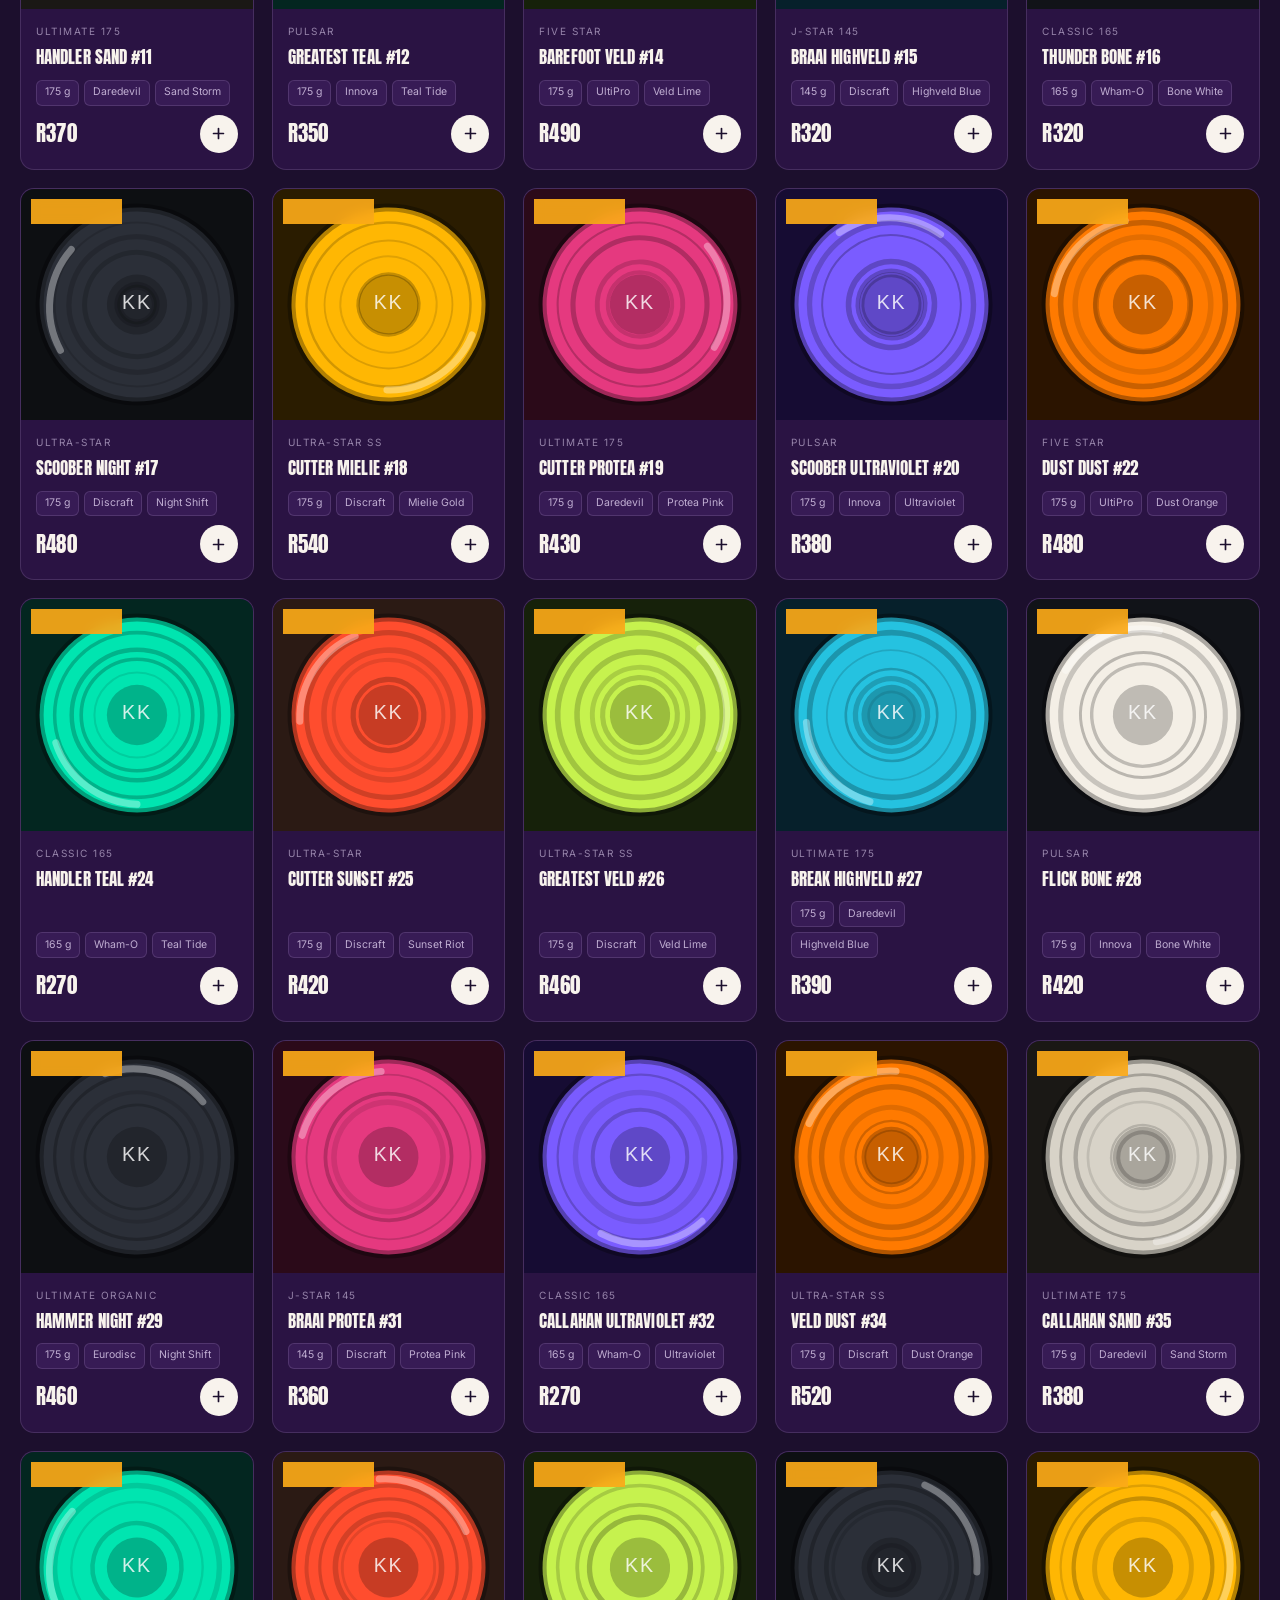
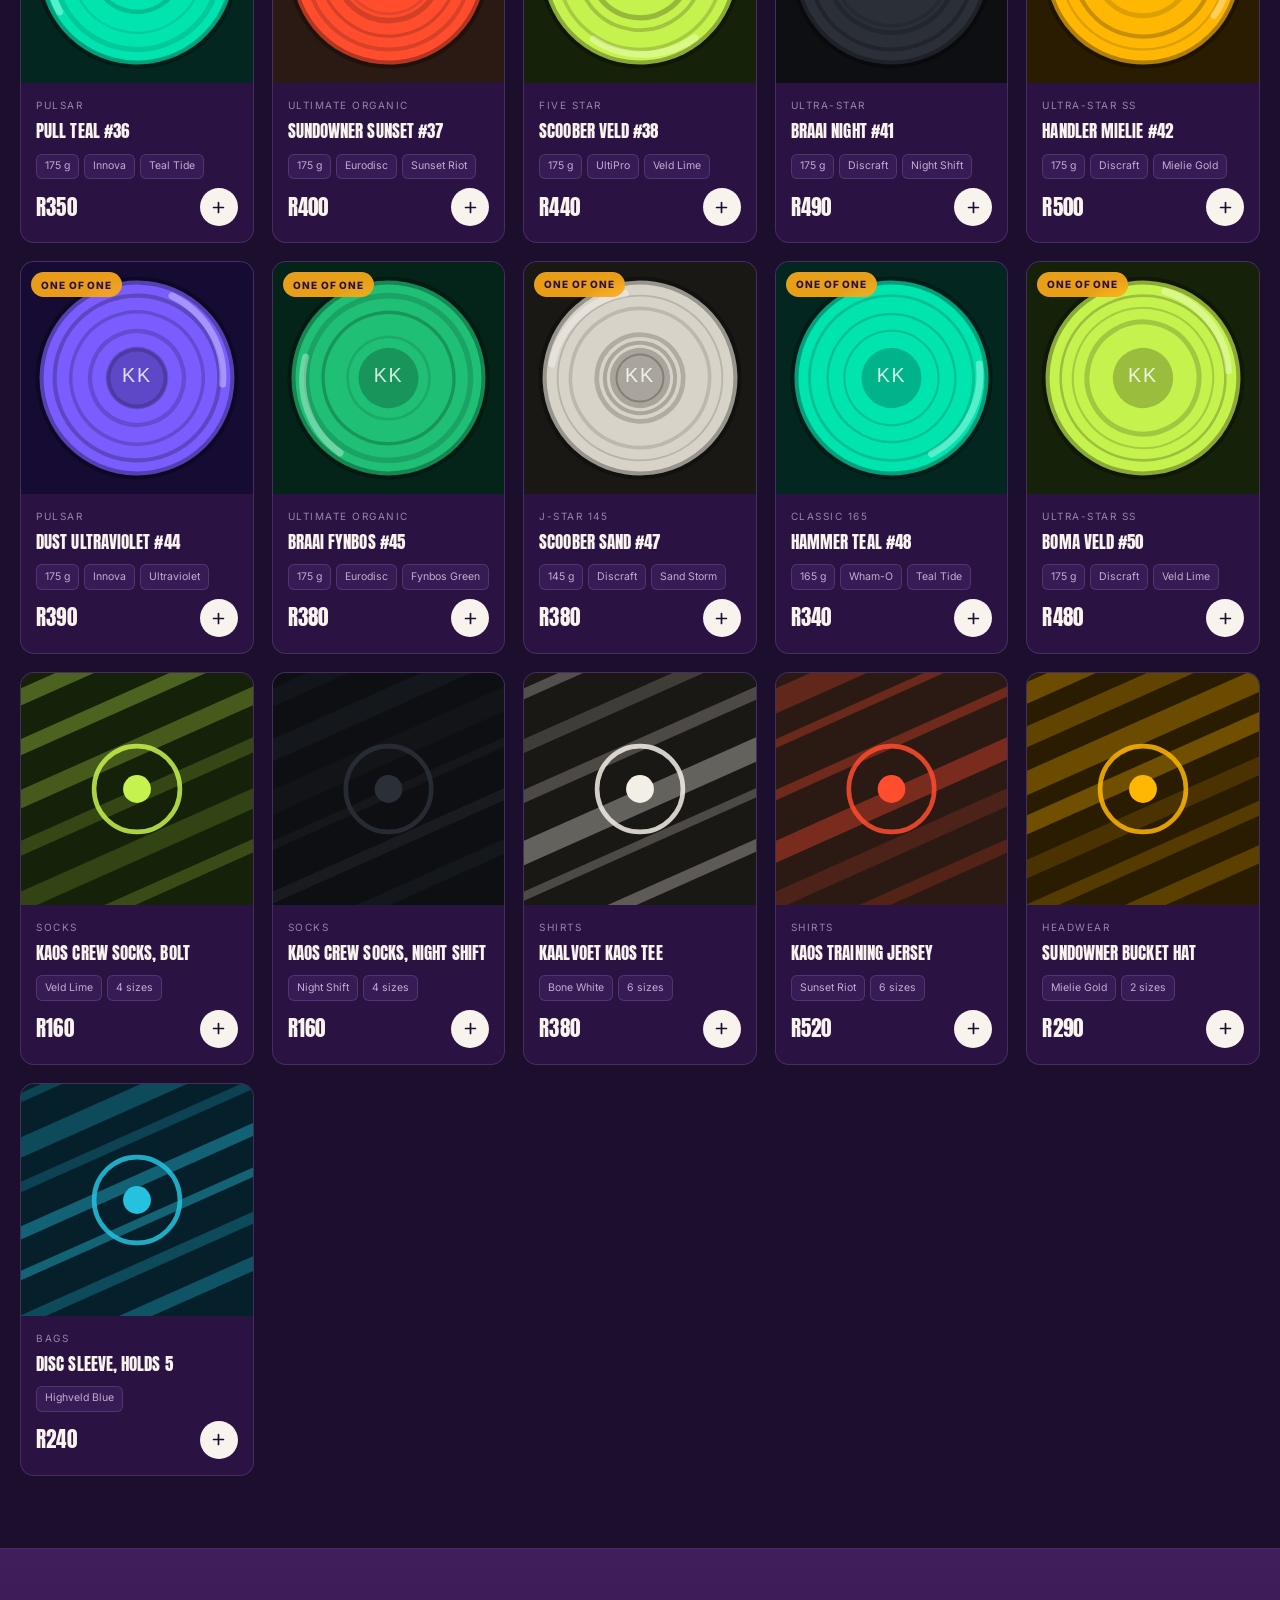
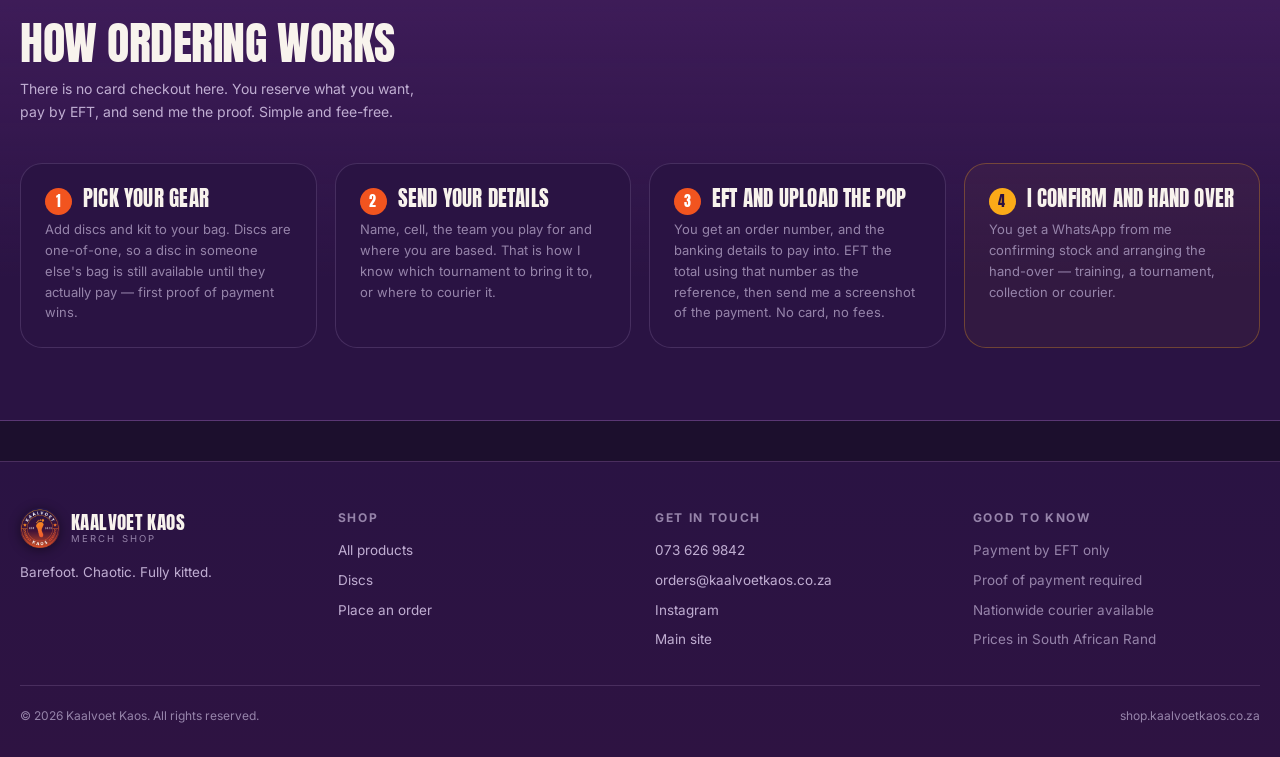
==== commit 11bf7a0d: "Commit properly to the team colours, and put a flying disc in the hero The previous theme pass moved" ====
--- a/index.html
+++ b/index.html
@@ -5,7 +5,7 @@
 <meta name="viewport" content="width=device-width, initial-scale=1">
 <title>Kaalvoet Kaos Merch — discs, kit and kaos</title>
 <meta name="description" content="Your favourite team has merch. Ultimate discs, socks and shirts from Kaalvoet Kaos. Order online, pay by EFT and upload your proof of payment. No card needed.">
-<meta name="theme-color" content="#150c1f">
+<meta name="theme-color" content="#1c0f2d">
 
 <meta property="og:type" content="website">
 <meta property="og:title" content="Kaalvoet Kaos Merch">
@@ -61,8 +61,10 @@
 
   <!-- ============ HERO ============ -->
   <section class="hero">
+    <div class="hero__disc" data-disc aria-hidden="true">
+      <img src="assets/img/logo-512.png" alt="" width="512" height="512" fetchpriority="high">
+    </div>
     <div class="wrap hero__inner">
-      <span class="hero__crest" aria-hidden="true"></span>
       <div>
         <span class="hero__eyebrow">Team merch · while stocks last</span>
         <h1>Kaalvoet<br>Kaos,<br><em>fully kitted.</em></h1>
@@ -160,7 +162,7 @@
   </section>
 
   <!-- ============ HOW IT WORKS ============ -->
-  <section class="section" id="how" style="background:var(--ink-2);border-block:1px solid var(--line)">
+  <section class="section section--band" id="how">
     <div class="wrap">
       <div class="section__head">
         <div>
@@ -270,5 +272,6 @@
 <script src="assets/js/config.js"></script>
 <script src="assets/js/core.js"></script>
 <script src="assets/js/shop.js"></script>
+<script src="assets/js/disc.js"></script>
 </body>
 </html>
--- a/assets/css/main.css
+++ b/assets/css/main.css
@@ -15,16 +15,16 @@
   --plum-2:     #4a1f63;
   --plum-3:     #6b2f86;
 
-  --ink:        #150c1f;   /* page background   */
-  --ink-2:      #1e1229;   /* cards, surfaces   */
-  --ink-3:      #281834;   /* raised            */
-  --ink-4:      #35204a;   /* hover             */
-  --line:       rgba(246, 241, 234, 0.10);
-  --line-2:     rgba(246, 241, 234, 0.20);
-
-  --sand:       #f6f1ea;
-  --muted:      #a99cb5;
-  --muted-2:    #7c6e8a;
+  --ink:        #1c0f2d;   /* page background   */
+  --ink-2:      #2a1343;   /* cards, surfaces   */
+  --ink-3:      #371b55;   /* raised            */
+  --ink-4:      #47246b;   /* hover             */
+  --line:       rgba(214, 186, 240, 0.16);
+  --line-2:     rgba(214, 186, 240, 0.28);
+
+  --sand:       #f8f3ed;
+  --muted:      #c0aed2;
+  --muted-2:    #9684aa;
 
   --ember:      #f57e25;   /* crest orange      */
   --flame:      #f2541f;   /* primary action    */
@@ -69,7 +69,10 @@
 
 body {
   margin: 0;
-  background: var(--ink);
+  background:
+    radial-gradient(120% 80% at 50% 0%, #2b1443 0%, transparent 58%),
+    var(--ink);
+  background-attachment: fixed;
   color: var(--sand);
   font-family: var(--font-body);
   font-size: 15px;
@@ -138,10 +141,16 @@
   position: sticky;
   top: 0;
   z-index: 50;
-  background: rgba(21, 12, 31, 0.82);
+  background: rgba(28, 15, 45, 0.86);
   backdrop-filter: blur(14px) saturate(140%);
   -webkit-backdrop-filter: blur(14px) saturate(140%);
   border-bottom: 1px solid var(--line);
+}
+.header::after {
+  content: '';
+  position: absolute; left: 0; right: 0; bottom: -1px; height: 2px;
+  background: linear-gradient(90deg, var(--plum-3), var(--flame) 40%, var(--ember) 70%, var(--gold));
+  opacity: 0.85;
 }
 .header__inner {
   height: var(--header-h);
@@ -215,6 +224,7 @@
 /* --- 6. Hero ------------------------------------------------------------- */
 .hero {
   position: relative;
+  perspective: 1100px;
   padding-block: clamp(48px, 8vw, 96px) clamp(36px, 5vw, 60px);
   overflow: hidden;
   border-bottom: 1px solid var(--line);
@@ -223,22 +233,49 @@
   content: '';
   position: absolute; inset: -40% -10% auto -10%; height: 120%;
   background:
-    radial-gradient(48% 55% at 16% 10%, rgba(107, 47, 134, 0.55), transparent 64%),
-    radial-gradient(44% 50% at 84% 8%, rgba(245, 126, 37, 0.22), transparent 66%),
-    radial-gradient(42% 44% at 62% 96%, rgba(242, 84, 31, 0.20), transparent 70%);
+    radial-gradient(52% 62% at 12% 4%, rgba(126, 56, 158, 0.85), transparent 62%),
+    radial-gradient(48% 56% at 88% 6%, rgba(245, 126, 37, 0.42), transparent 64%),
+    radial-gradient(50% 50% at 60% 100%, rgba(242, 84, 31, 0.34), transparent 68%);
   pointer-events: none;
 }
-.hero__inner { position: relative; display: grid; gap: 30px; }
-.hero__crest {
+.hero__inner { position: relative; z-index: 2; display: grid; gap: 30px; }
+/* The disc in flight. JS drives the transform; CSS owns the look. */
+.hero__disc {
   position: absolute;
-  right: -6%; top: 50%; transform: translateY(-50%);
-  width: min(46vw, 520px); aspect-ratio: 1;
-  background: url('../img/logo-512.png') center / contain no-repeat;
-  opacity: 0.07;
+  right: 3%; top: 50%;
+  width: min(44vw, 470px); aspect-ratio: 1;
+  margin-top: calc(min(44vw, 470px) / -2);
   pointer-events: none;
+  z-index: 1;
+  transform-style: preserve-3d;
+  will-change: transform;
+  transition: filter 0.45s var(--ease);
+  filter: drop-shadow(0 26px 46px rgba(0, 0, 0, 0.55));
+}
+.hero__disc.is-hot { filter: drop-shadow(0 26px 46px rgba(0, 0, 0, 0.55)) drop-shadow(0 0 26px rgba(245, 126, 37, 0.55)); }
+.hero__disc img { width: 100%; height: 100%; border-radius: 50%; display: block; }
+/* Warm halo so it reads as lit from the front. */
+.hero__disc::before {
+  content: '';
+  position: absolute; inset: -14%;
+  border-radius: 50%;
+  background: radial-gradient(circle, rgba(245, 126, 37, 0.34), transparent 62%);
+  filter: blur(26px);
+  opacity: 0.75;
+  transition: opacity 0.45s var(--ease);
   z-index: -1;
 }
-@media (max-width: 900px) { .hero__crest { right: -22%; opacity: 0.05; } }
+.hero__disc.is-hot::before { opacity: 1; }
+/* Until the script takes over, keep it politely still. */
+.hero__disc:not(.is-live) { transform: rotateX(14deg); }
+
+/* Behind the copy on narrow screens so the headline always wins. */
+@media (max-width: 900px) {
+  .hero__disc { right: -16%; width: min(74vw, 420px); margin-top: calc(min(74vw, 420px) / -2); opacity: 0.3; z-index: 0; }
+}
+@media (prefers-reduced-motion: reduce) {
+  .hero__disc { opacity: 0.18; }
+}
 .hero__eyebrow {
   display: inline-flex; align-items: center; gap: 9px;
   font-size: 11px; font-weight: 700; letter-spacing: 0.2em; text-transform: uppercase;
@@ -282,7 +319,10 @@
   font-family: var(--font-display);
   font-size: 30px;
   line-height: 1;
-  color: var(--sand);
+  background: linear-gradient(120deg, var(--gold), var(--ember) 55%, var(--flame));
+  -webkit-background-clip: text;
+  background-clip: text;
+  color: transparent;
 }
 .stat__label {
   font-size: 10.5px; letter-spacing: 0.16em; text-transform: uppercase;
@@ -346,6 +386,12 @@
 
 /* --- 9. Section headers -------------------------------------------------- */
 .section { padding-block: clamp(40px, 6vw, 72px); }
+.section--band {
+  background:
+    linear-gradient(180deg, rgba(126, 56, 158, 0.28), transparent 70%),
+    var(--ink-2);
+  border-block: 1px solid var(--line);
+}
 .section__head {
   display: flex; align-items: flex-end; justify-content: space-between;
   gap: 20px; flex-wrap: wrap; margin-bottom: 26px;
@@ -358,7 +404,7 @@
   position: sticky;
   top: var(--header-h);
   z-index: 40;
-  background: rgba(21, 12, 31, 0.9);
+  background: rgba(28, 15, 45, 0.92);
   backdrop-filter: blur(12px);
   -webkit-backdrop-filter: blur(12px);
   border-block: 1px solid var(--line);
@@ -466,8 +512,8 @@
 }
 .card:hover {
   transform: translateY(-4px);
-  border-color: var(--line-2);
-  box-shadow: var(--shadow);
+  border-color: rgba(245, 126, 37, 0.55);
+  box-shadow: var(--shadow), 0 0 0 1px rgba(245, 126, 37, 0.18);
 }
 .card.is-out { opacity: 0.5; }
 .card.is-out:hover { transform: none; }
@@ -503,7 +549,7 @@
 }
 .badge--unique { background: rgba(251, 170, 24, 0.92); color: var(--on-gold); }
 .badge--deal   { background: rgba(255, 77, 46, 0.92); color: #fff; }
-.badge--out    { background: rgba(21, 12, 31, 0.85); color: var(--muted); border: 1px solid var(--line-2); }
+.badge--out    { background: rgba(28, 15, 45, 0.88); color: var(--muted); border: 1px solid var(--line-2); }
 .badge--new    { background: rgba(246, 241, 234, 0.92); color: var(--ink); }
 .badge--low    { background: rgba(255, 183, 3, 0.92); color: #2a1c00; }
 
@@ -511,7 +557,7 @@
   position: absolute; inset: auto 10px 10px;
   padding: 10px;
   border-radius: 999px;
-  background: rgba(21, 12, 31, 0.86);
+  background: rgba(28, 15, 45, 0.88);
   backdrop-filter: blur(8px);
   border: 1px solid var(--line-2);
   color: var(--sand);
@@ -580,7 +626,7 @@
 /* --- 14. Drawer (cart) --------------------------------------------------- */
 .scrim {
   position: fixed; inset: 0; z-index: 90;
-  background: rgba(12, 6, 19, 0.72);
+  background: rgba(14, 6, 24, 0.78);
   backdrop-filter: blur(3px);
   opacity: 0; pointer-events: none;
   transition: opacity 0.28s;
@@ -688,7 +734,7 @@
 .modal__close {
   position: absolute; top: 12px; right: 12px; z-index: 3;
   width: 34px; height: 34px; border-radius: 50%;
-  background: rgba(21, 12, 31, 0.8); backdrop-filter: blur(6px);
+  background: rgba(28, 15, 45, 0.84); backdrop-filter: blur(6px);
   border: 1px solid var(--line-2);
   display: grid; place-items: center; color: var(--sand);
 }
@@ -896,7 +942,11 @@
 @keyframes toast-out { to { opacity: 0; transform: translateY(10px) scale(0.97); } }
 
 /* --- 22. Footer ---------------------------------------------------------- */
-.footer { border-top: 1px solid var(--line); padding-block: 46px 32px; margin-top: 40px; background: var(--ink-2); }
+.footer {
+  border-top: 1px solid var(--line);
+  padding-block: 46px 32px; margin-top: 40px;
+  background: linear-gradient(180deg, var(--ink-2), var(--plum));
+}
 .footer__grid { display: grid; grid-template-columns: repeat(auto-fit, minmax(210px, 1fr)); gap: 30px; }
 .footer__title { font-size: 12px; letter-spacing: 0.14em; text-transform: uppercase; color: var(--muted-2); margin-bottom: 13px; font-family: var(--font-body); font-weight: 700; }
 .footer__list { display: grid; gap: 8px; font-size: 13.5px; color: var(--muted); }
@@ -944,7 +994,7 @@
 .admin-thumb img, .admin-thumb svg { width: 100%; height: 100%; object-fit: cover; }
 .admin-thumb::after {
   content: 'EDIT'; position: absolute; inset: 0; display: grid; place-items: center;
-  background: rgba(21, 12, 31, 0.75); color: var(--gold);
+  background: rgba(28, 15, 45, 0.8); color: var(--gold);
   font-size: 9px; font-weight: 800; letter-spacing: 0.1em;
   opacity: 0; transition: opacity 0.16s;
 }
@@ -966,14 +1016,14 @@
 .photo-tile.is-assigned { opacity: 0.4; }
 .photo-tile__label {
   position: absolute; inset: auto 0 0 0; padding: 5px 7px;
-  background: linear-gradient(transparent, rgba(21, 12, 31, 0.95));
+  background: linear-gradient(transparent, rgba(28, 15, 45, 0.95));
   font-size: 10px; color: var(--sand); font-weight: 600;
   white-space: nowrap; overflow: hidden; text-overflow: ellipsis;
 }
 .photo-tile__x {
   position: absolute; top: 4px; right: 4px;
   width: 20px; height: 20px; border-radius: 50%;
-  background: rgba(21, 12, 31, 0.8); color: var(--sand);
+  background: rgba(28, 15, 45, 0.84); color: var(--sand);
   display: grid; place-items: center; font-size: 12px;
 }
 .photo-tile__x:hover { background: var(--bad); }
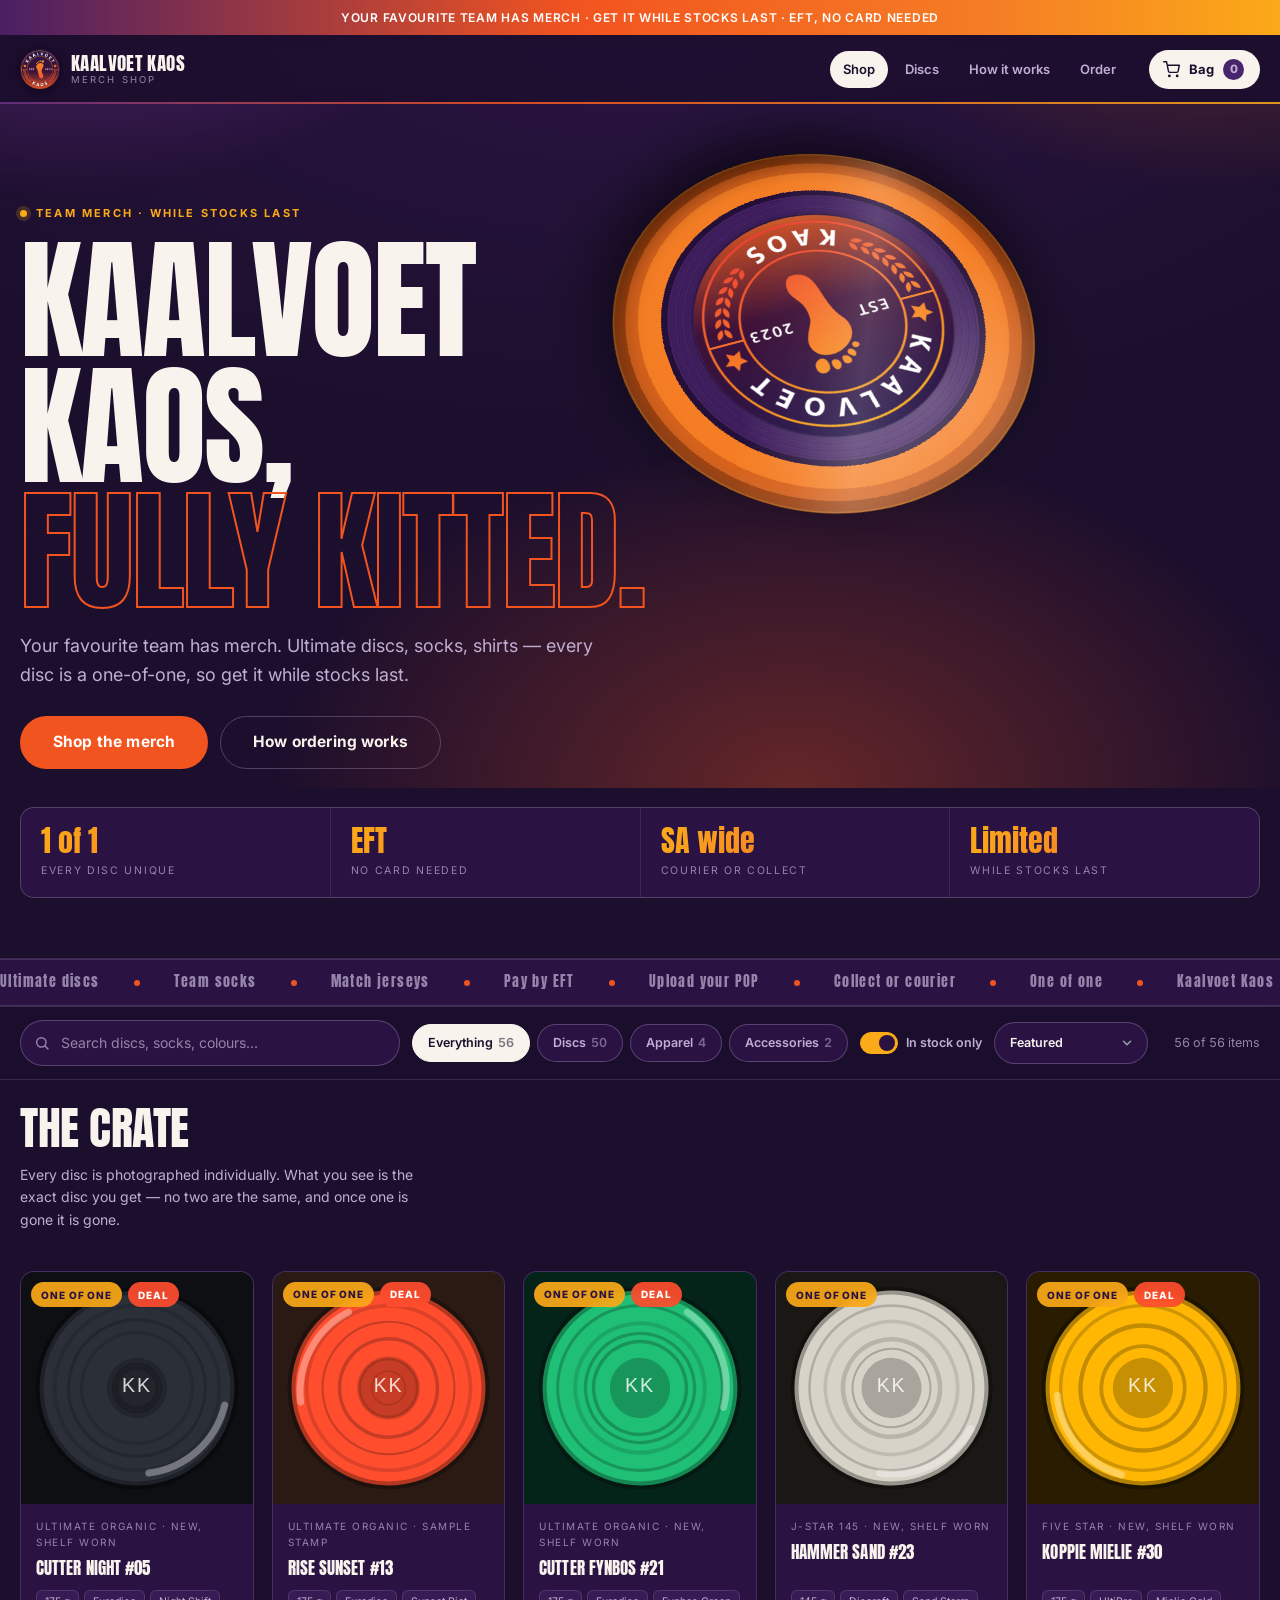
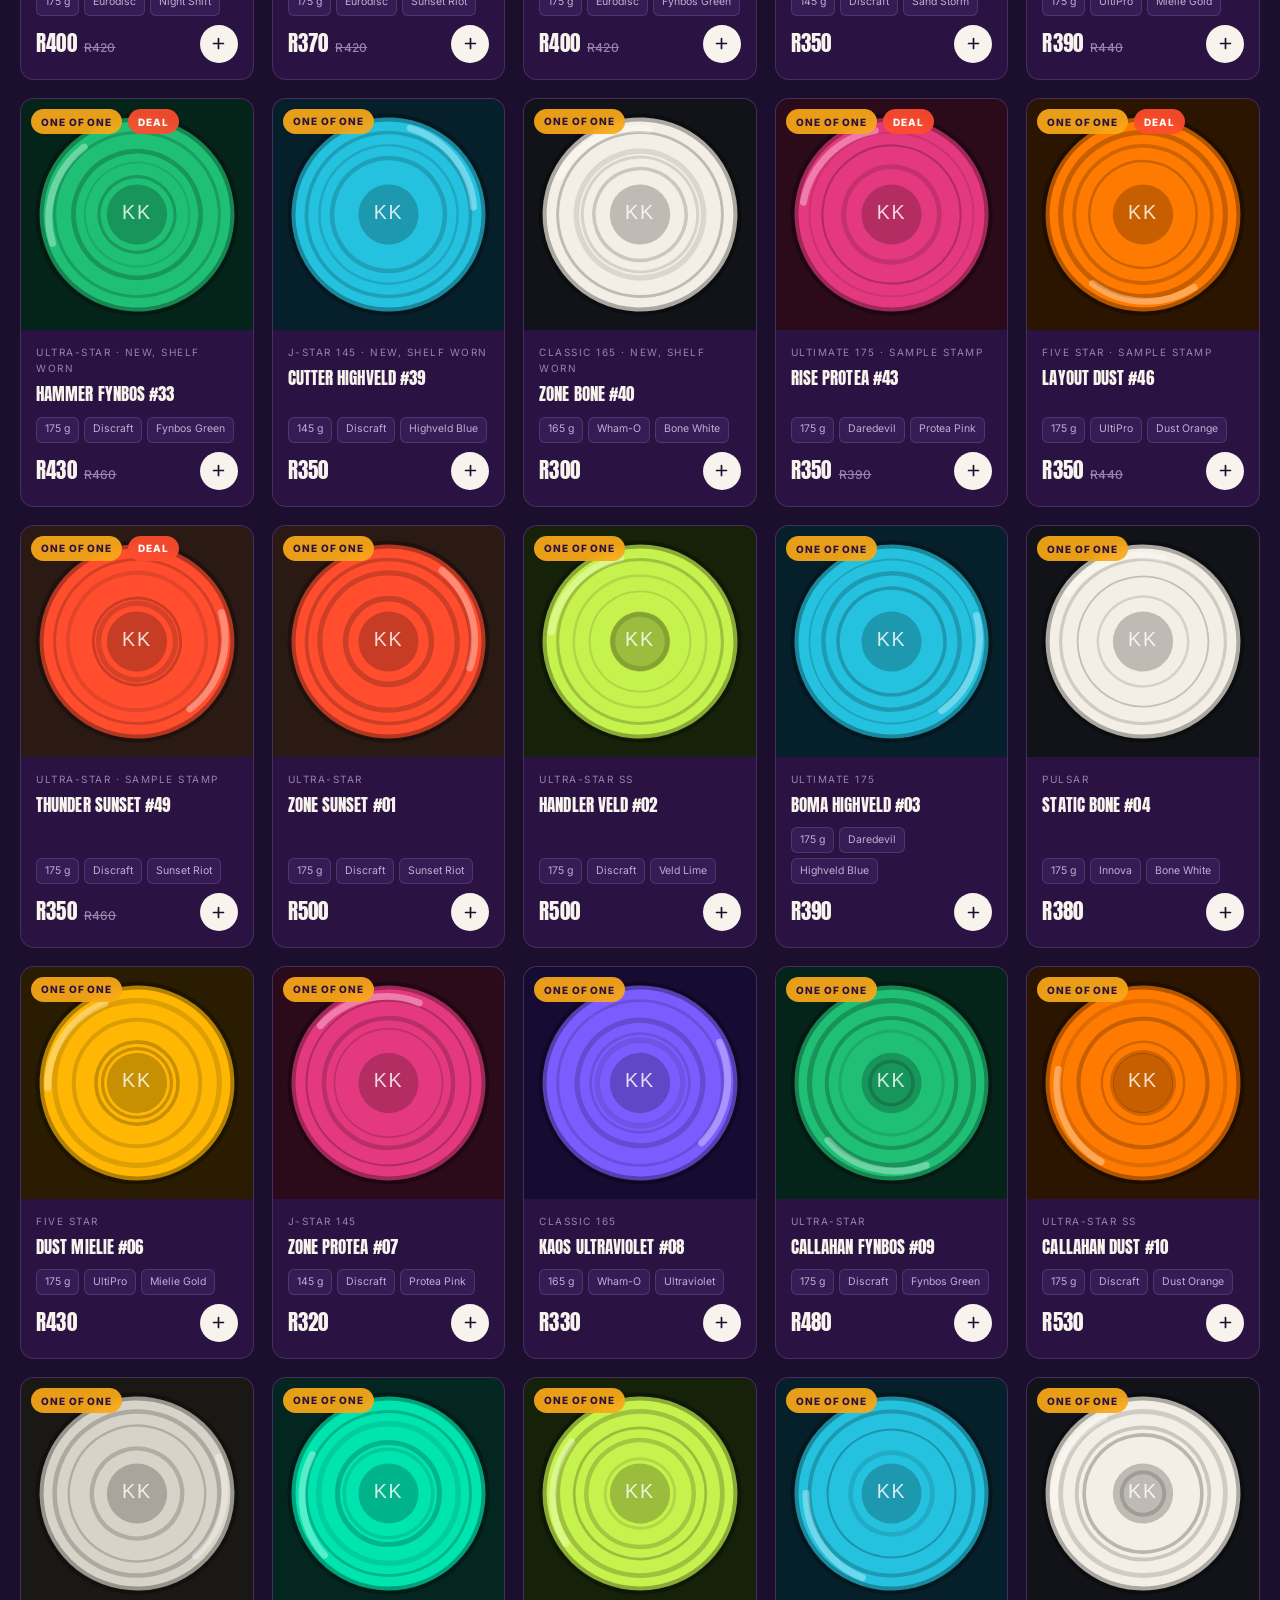
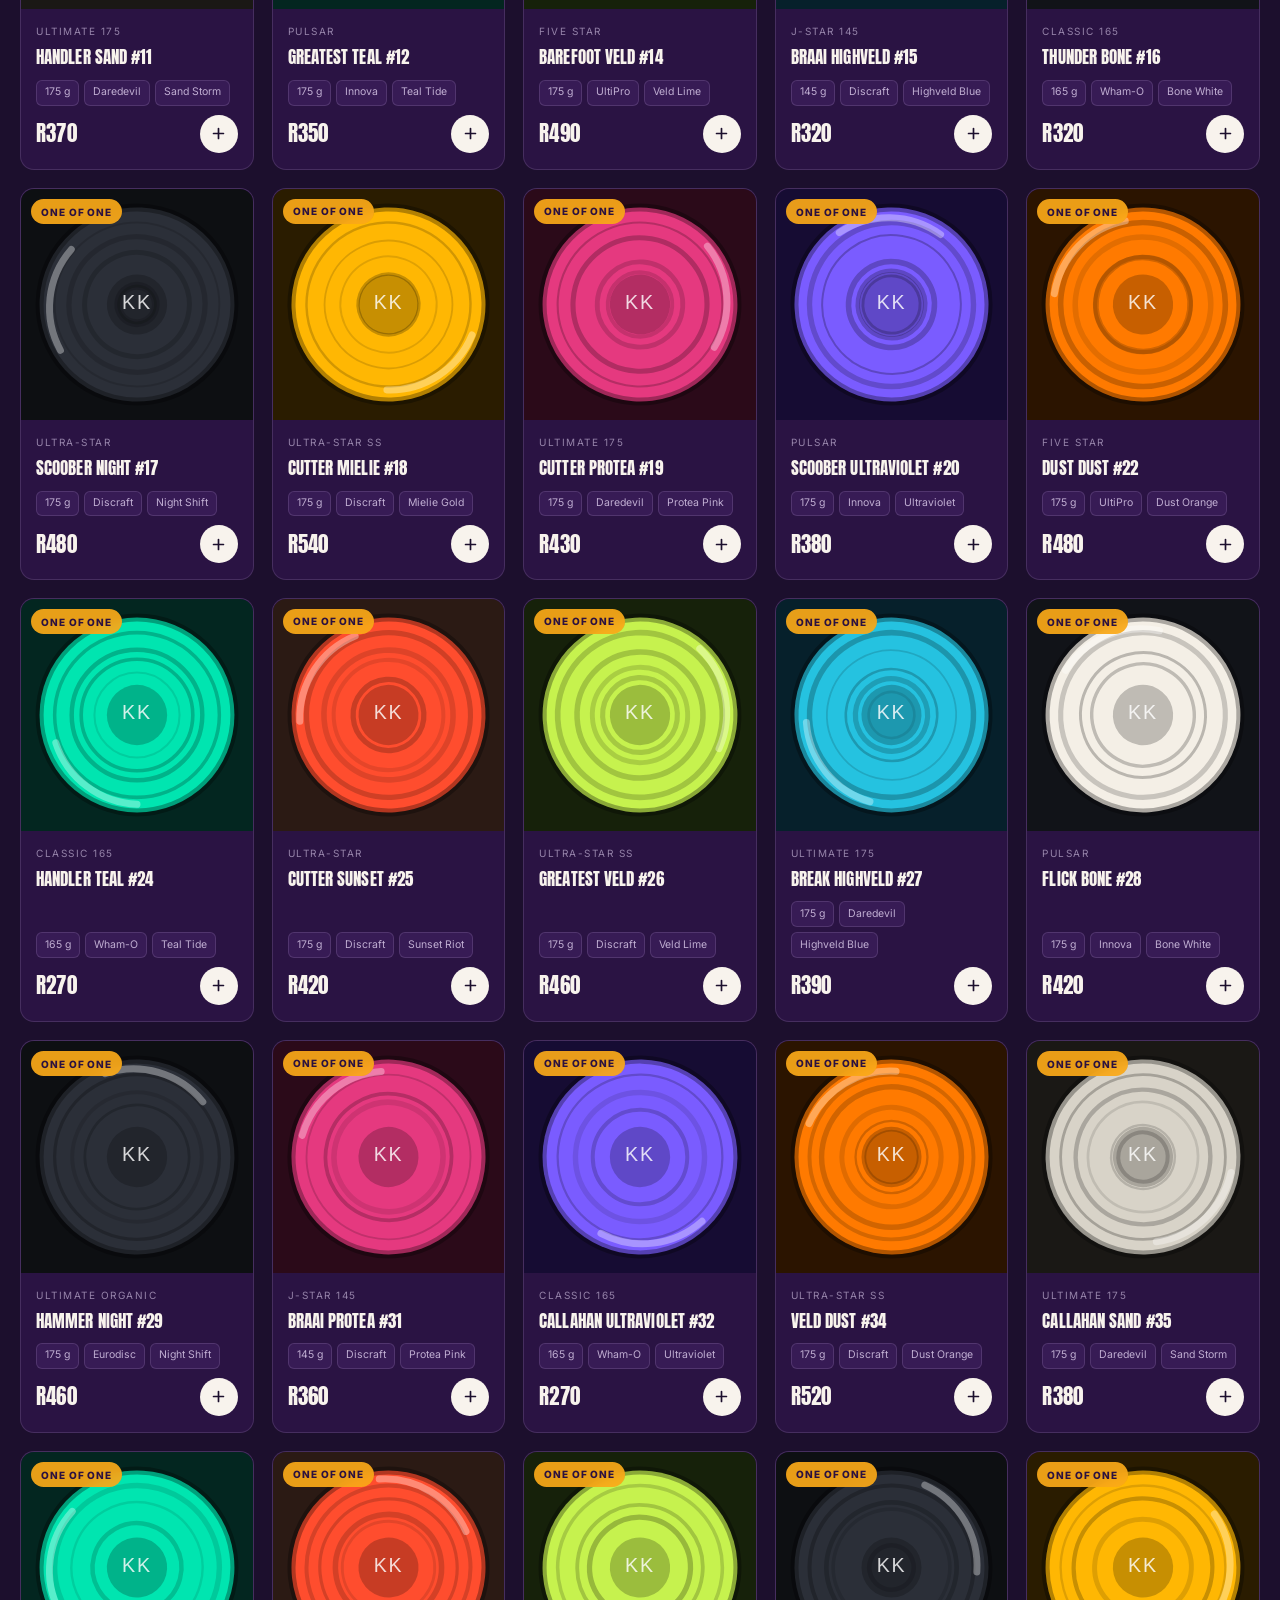
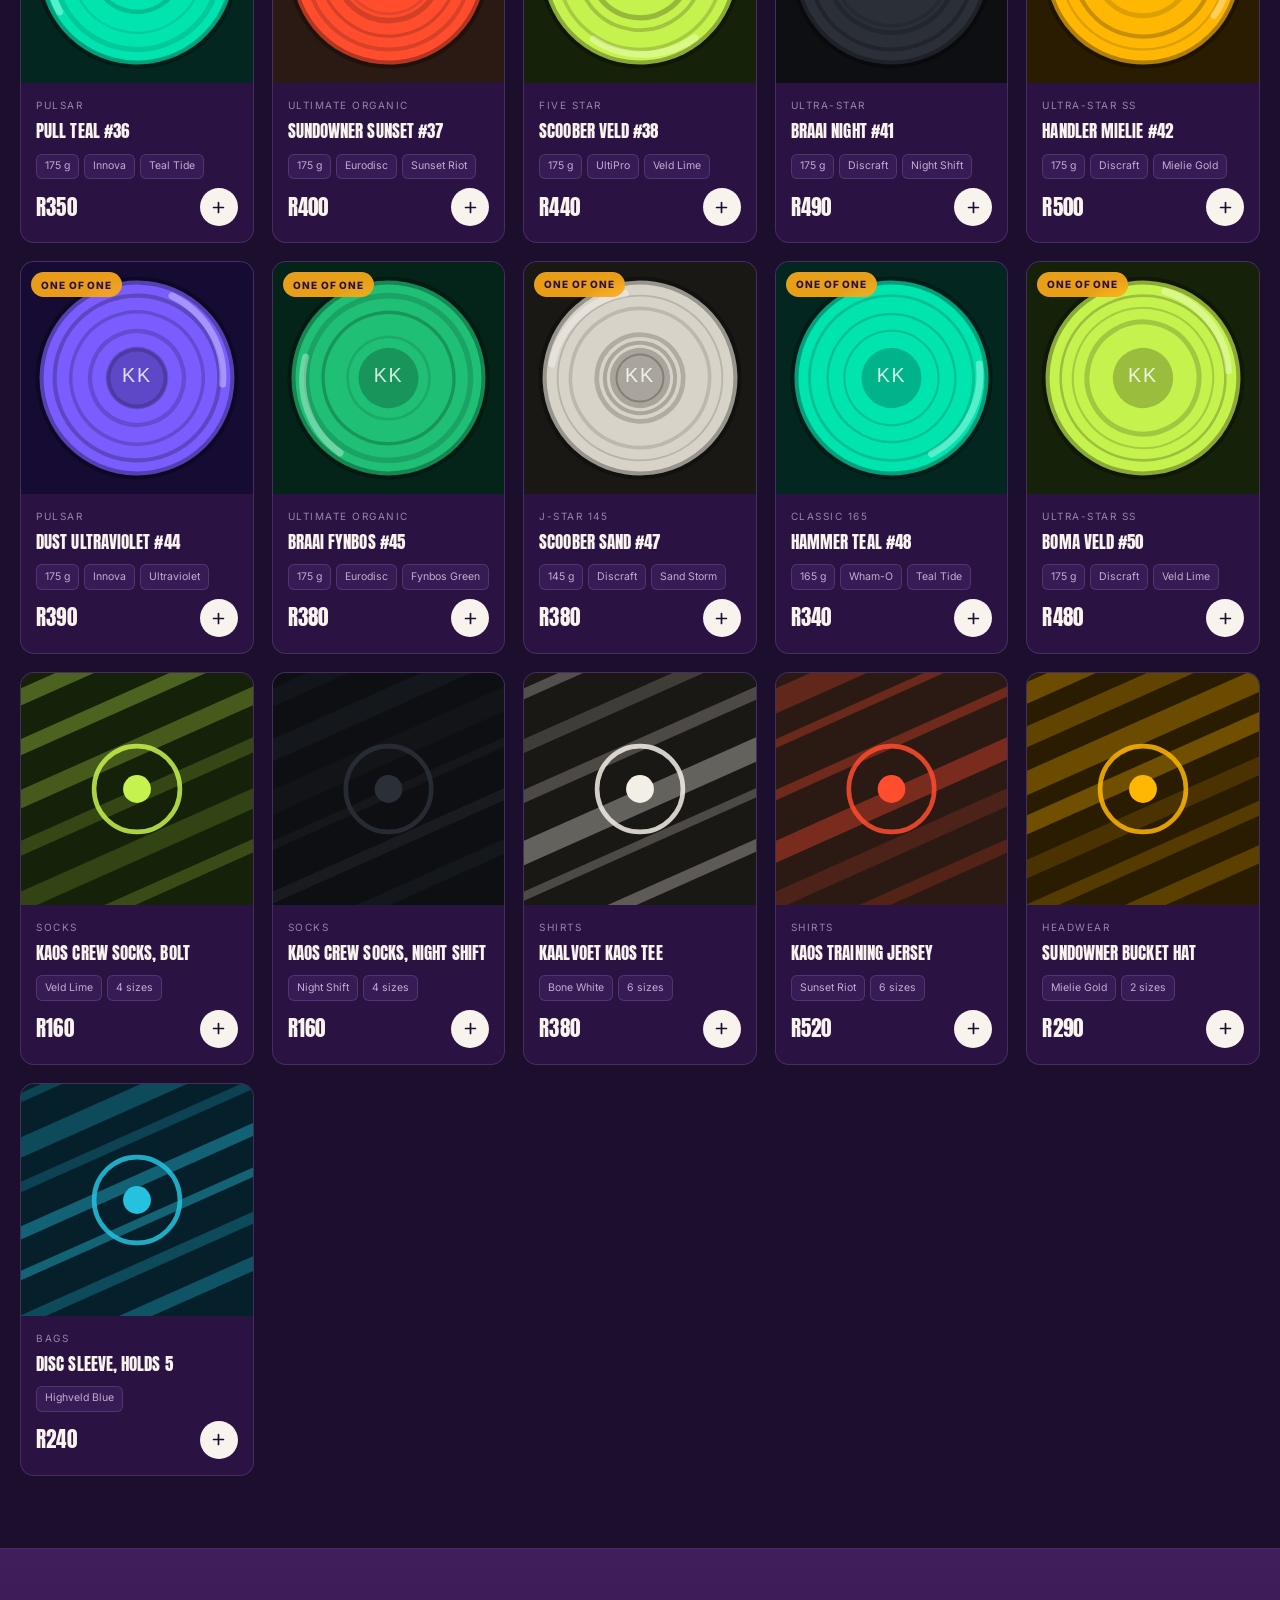
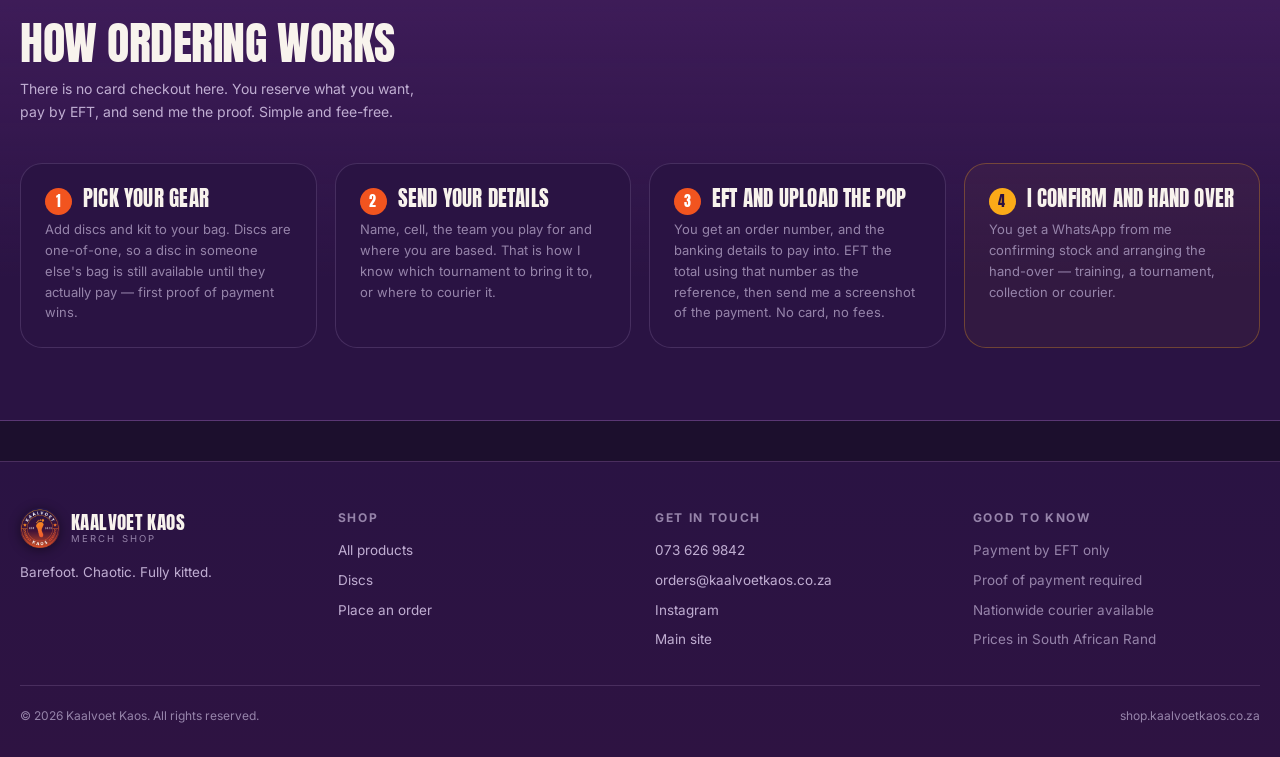
==== commit 4a29460e: "Make the hero crest an actual disc, and sell out stock automatically The disc Previously the hero wa" ====
--- a/index.html
+++ b/index.html
@@ -62,7 +62,13 @@
   <!-- ============ HERO ============ -->
   <section class="hero">
     <div class="hero__disc" data-disc aria-hidden="true">
-      <img src="assets/img/logo-512.png" alt="" width="512" height="512" fetchpriority="high">
+      <div class="disc" data-disc-body>
+        <span class="disc__face">
+          <span class="disc__grooves"></span>
+          <img class="disc__stamp" src="assets/img/logo-512.png" alt="" width="512" height="512" fetchpriority="high">
+          <span class="disc__gloss"></span>
+        </span>
+      </div>
     </div>
     <div class="wrap hero__inner">
       <div>
--- a/assets/css/main.css
+++ b/assets/css/main.css
@@ -239,42 +239,112 @@
   pointer-events: none;
 }
 .hero__inner { position: relative; z-index: 2; display: grid; gap: 30px; }
-/* The disc in flight. JS drives the transform; CSS owns the look. */
+/* --- The disc ------------------------------------------------------------
+   Built like an actual ultimate disc: a flight plate, a raised rim, real
+   extruded thickness (stacked layers on the Z axis) and a moulded stamp.
+   JS drives the transform; everything here is the look.                   */
 .hero__disc {
   position: absolute;
-  right: 3%; top: 50%;
-  width: min(44vw, 470px); aspect-ratio: 1;
-  margin-top: calc(min(44vw, 470px) / -2);
+  right: 2%; top: 50%;
+  width: min(46vw, 500px); aspect-ratio: 1;
+  margin-top: calc(min(46vw, 500px) / -2);
   pointer-events: none;
   z-index: 1;
   transform-style: preserve-3d;
   will-change: transform;
+  filter: drop-shadow(0 34px 44px rgba(0, 0, 0, 0.6));
   transition: filter 0.45s var(--ease);
-  filter: drop-shadow(0 26px 46px rgba(0, 0, 0, 0.55));
-}
-.hero__disc.is-hot { filter: drop-shadow(0 26px 46px rgba(0, 0, 0, 0.55)) drop-shadow(0 0 26px rgba(245, 126, 37, 0.55)); }
-.hero__disc img { width: 100%; height: 100%; border-radius: 50%; display: block; }
-/* Warm halo so it reads as lit from the front. */
-.hero__disc::before {
-  content: '';
-  position: absolute; inset: -14%;
+}
+.hero__disc.is-hot {
+  filter: drop-shadow(0 34px 44px rgba(0, 0, 0, 0.6)) drop-shadow(0 0 30px rgba(245, 126, 37, 0.5));
+}
+.disc {
+  position: absolute; inset: 0;
+  transform-style: preserve-3d;
+}
+
+/* Extruded side wall. JS stacks these behind the face. */
+.disc__layer {
+  position: absolute; inset: 0;
   border-radius: 50%;
-  background: radial-gradient(circle, rgba(245, 126, 37, 0.34), transparent 62%);
-  filter: blur(26px);
-  opacity: 0.75;
-  transition: opacity 0.45s var(--ease);
-  z-index: -1;
-}
-.hero__disc.is-hot::before { opacity: 1; }
-/* Until the script takes over, keep it politely still. */
-.hero__disc:not(.is-live) { transform: rotateX(14deg); }
+  background: var(--layer-tint, #2a1240);
+}
+
+/* The top surface. */
+.disc__face {
+  position: absolute; inset: 0;
+  border-radius: 50%;
+  transform: translateZ(1px);
+  overflow: hidden;
+  background:
+    /* dome highlight, off-centre so it reads as lit from upper left */
+    radial-gradient(circle at 34% 26%, rgba(255, 255, 255, 0.26), transparent 44%),
+    /* plate -> groove -> rim band */
+    radial-gradient(circle closest-side at 50% 50%,
+      #3a1b57  0 46%,
+      #2c1243 46% 48%,
+      #3f1e5e 48% 74%,
+      #240f38 74% 77%,
+      #f57e25 77% 88%,
+      #d8631d 88% 94%,
+      #a4430f 94% 100%);
+  box-shadow:
+    inset 0 -14px 34px rgba(0, 0, 0, 0.5),
+    inset 0 10px 26px rgba(255, 255, 255, 0.09),
+    inset 0 0 0 2px rgba(251, 170, 24, 0.35);
+}
+
+/* Concentric moulding rings across the flight plate only. */
+.disc__grooves {
+  position: absolute; inset: 0;
+  border-radius: 50%;
+  background: repeating-radial-gradient(circle closest-side at 50% 50%,
+    rgba(0, 0, 0, 0) 0 2.6%,
+    rgba(0, 0, 0, 0.13) 2.6% 3.1%,
+    rgba(255, 255, 255, 0.05) 3.1% 3.5%);
+  -webkit-mask: radial-gradient(circle closest-side at 50% 50%, #000 0 73%, transparent 75%);
+  mask: radial-gradient(circle closest-side at 50% 50%, #000 0 73%, transparent 75%);
+  opacity: 0.85;
+}
+
+/* The crest, printed on the plate rather than filling the disc. */
+.disc__stamp {
+  position: absolute;
+  left: 50%; top: 50%;
+  width: 62%; height: 62%;
+  transform: translate(-50%, -50%);
+  display: block;
+  filter: drop-shadow(0 2px 3px rgba(0, 0, 0, 0.45));
+}
+
+/* Specular sweep across the plastic. */
+.disc__gloss {
+  position: absolute; inset: 0;
+  border-radius: 50%;
+  background: linear-gradient(116deg,
+    transparent 26%,
+    rgba(255, 255, 255, 0.20) 42%,
+    rgba(255, 255, 255, 0.06) 52%,
+    transparent 62%);
+  mix-blend-mode: screen;
+  opacity: 0.85;
+}
+
+/* Until the script takes over, sit at a readable angle. */
+.hero__disc:not(.is-live) { transform: rotateX(30deg); }
 
 /* Behind the copy on narrow screens so the headline always wins. */
 @media (max-width: 900px) {
-  .hero__disc { right: -16%; width: min(74vw, 420px); margin-top: calc(min(74vw, 420px) / -2); opacity: 0.3; z-index: 0; }
+  .hero__disc {
+    right: -18%;
+    width: min(78vw, 440px);
+    margin-top: calc(min(78vw, 440px) / -2);
+    opacity: 0.34;
+    z-index: 0;
+  }
 }
 @media (prefers-reduced-motion: reduce) {
-  .hero__disc { opacity: 0.18; }
+  .hero__disc { opacity: 0.22; }
 }
 .hero__eyebrow {
   display: inline-flex; align-items: center; gap: 9px;
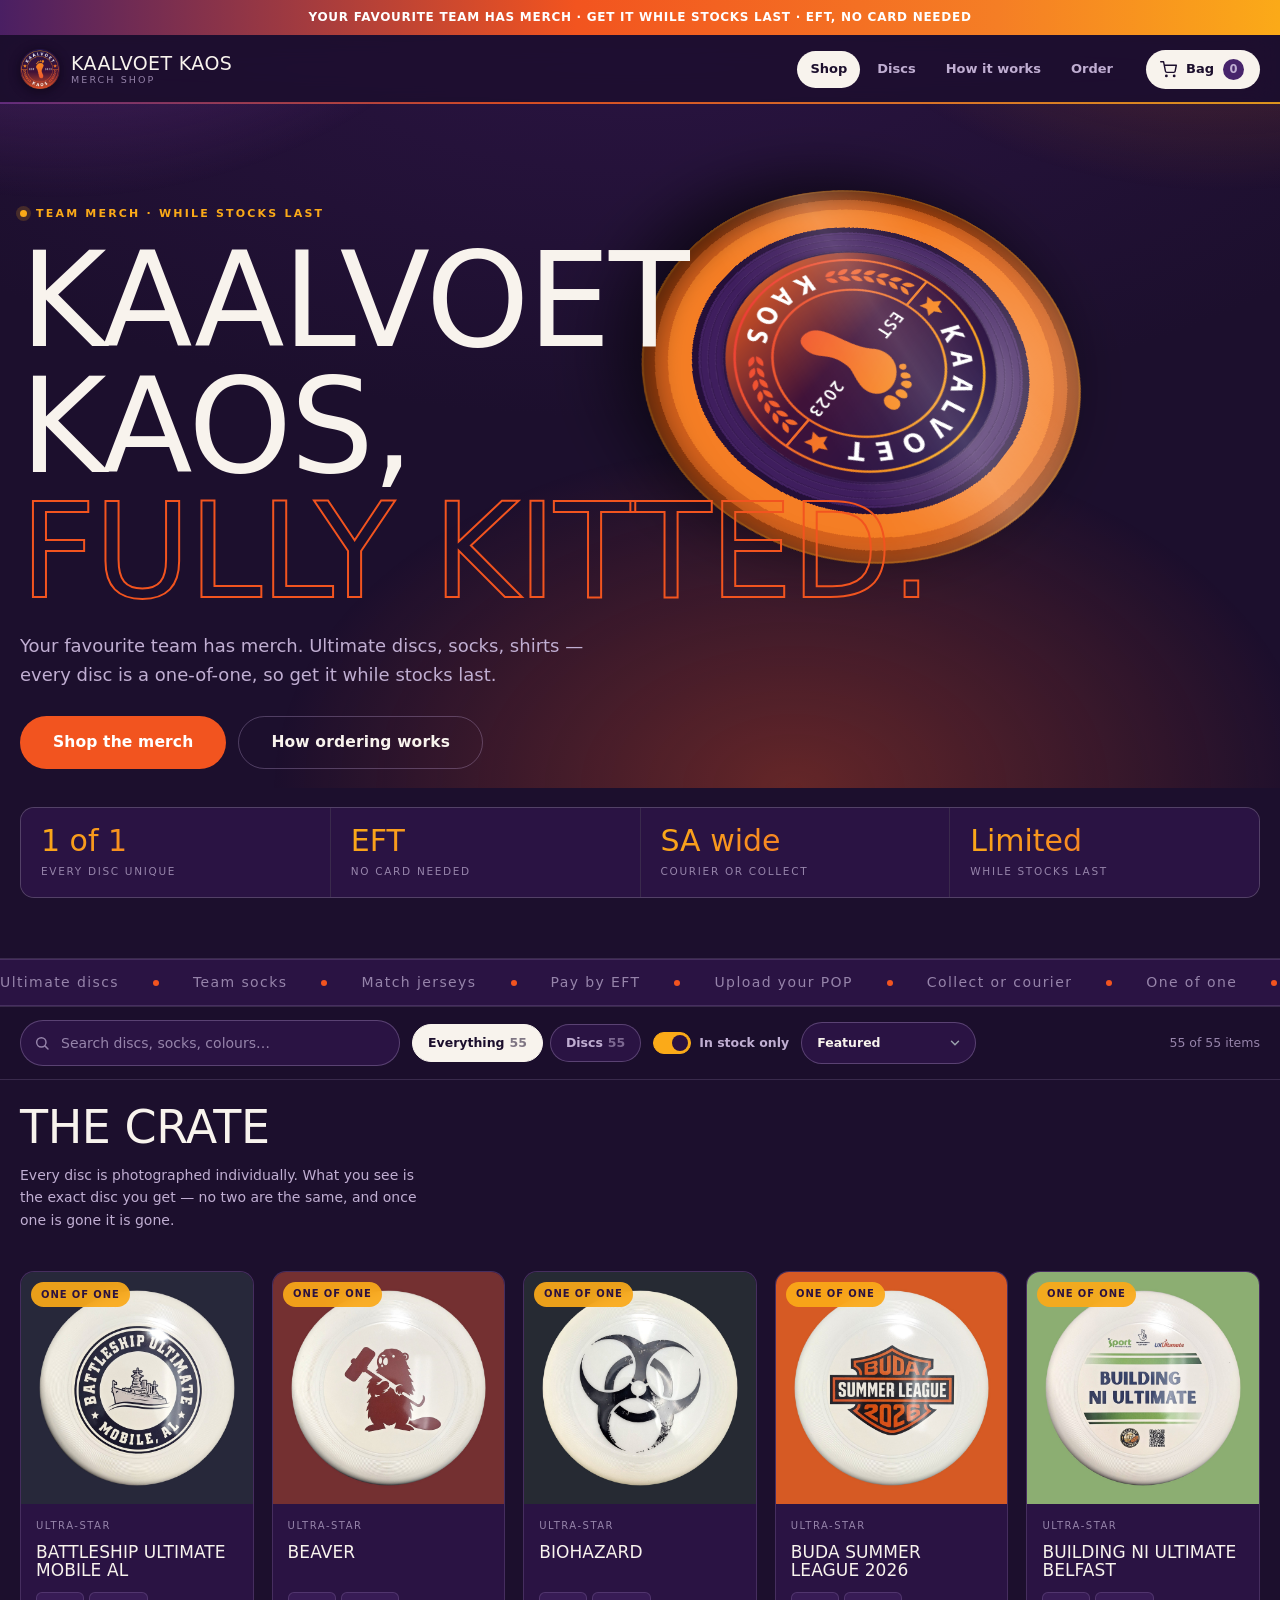
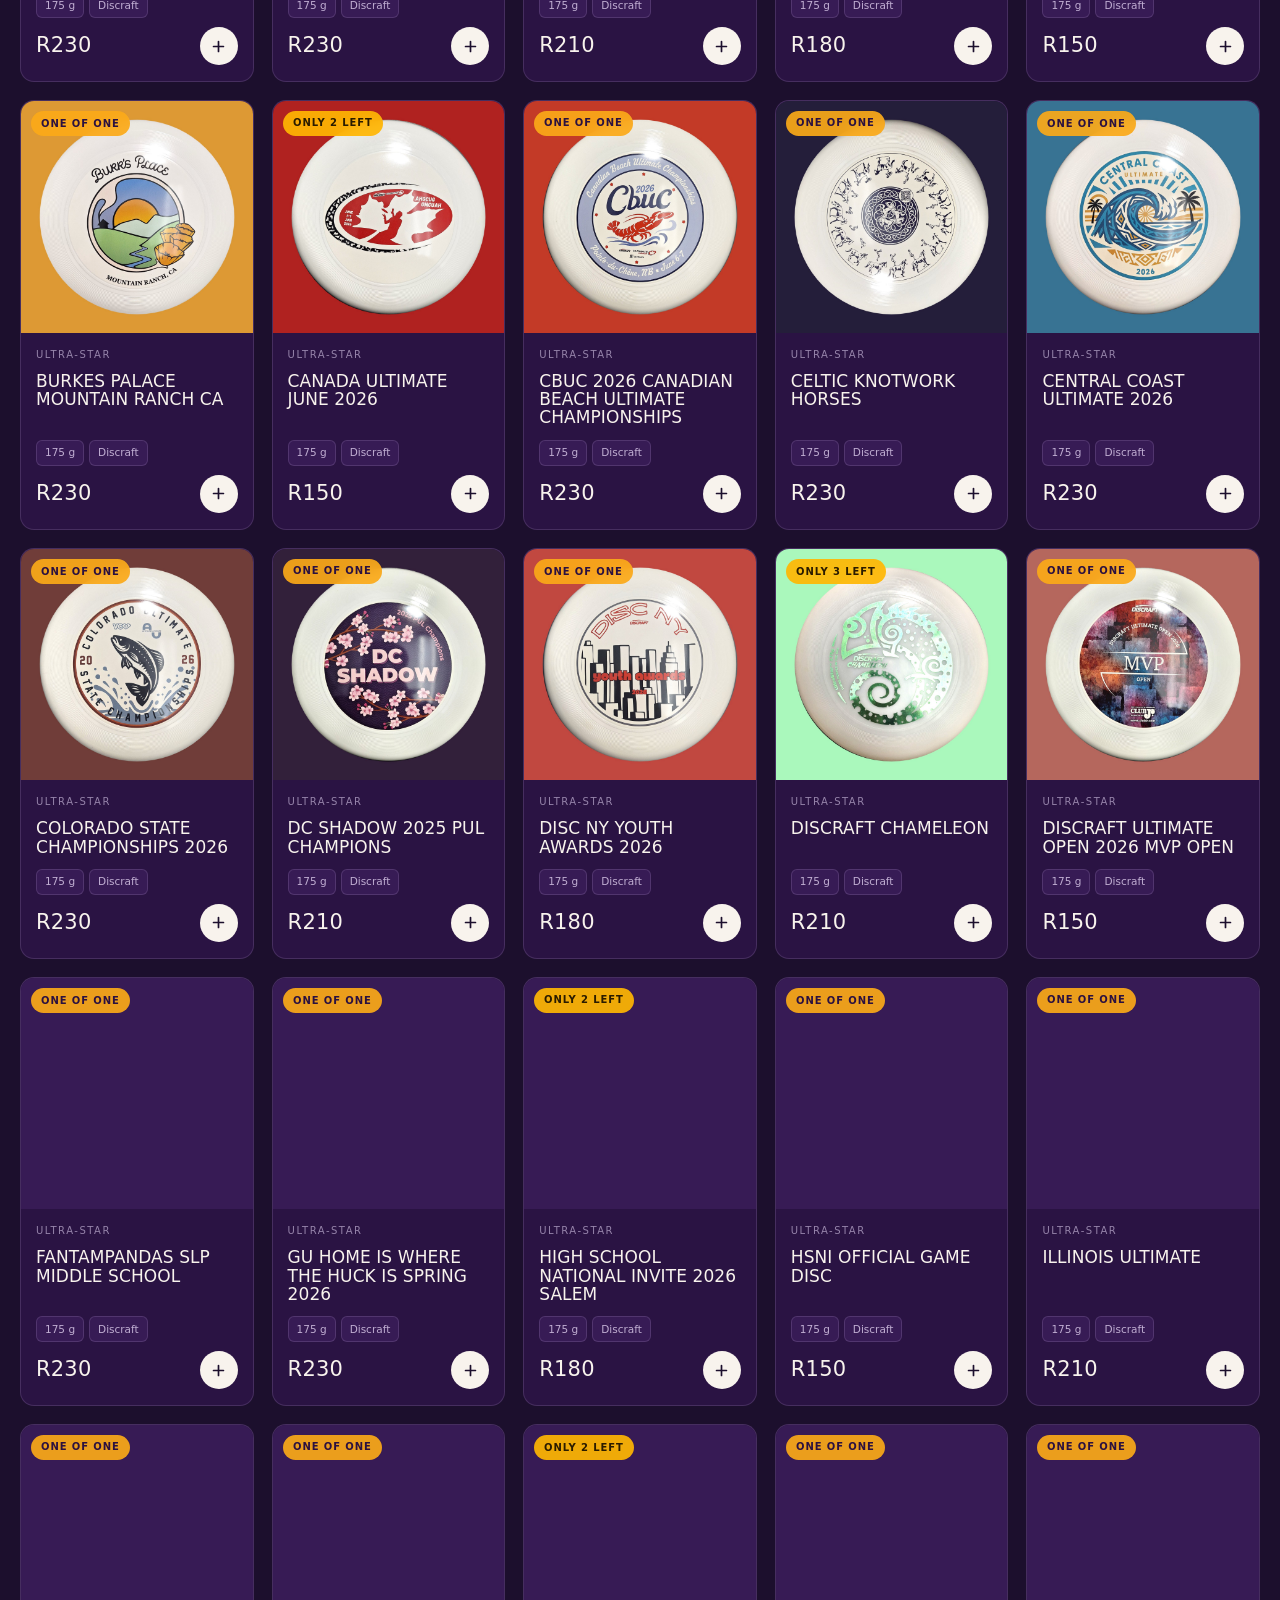
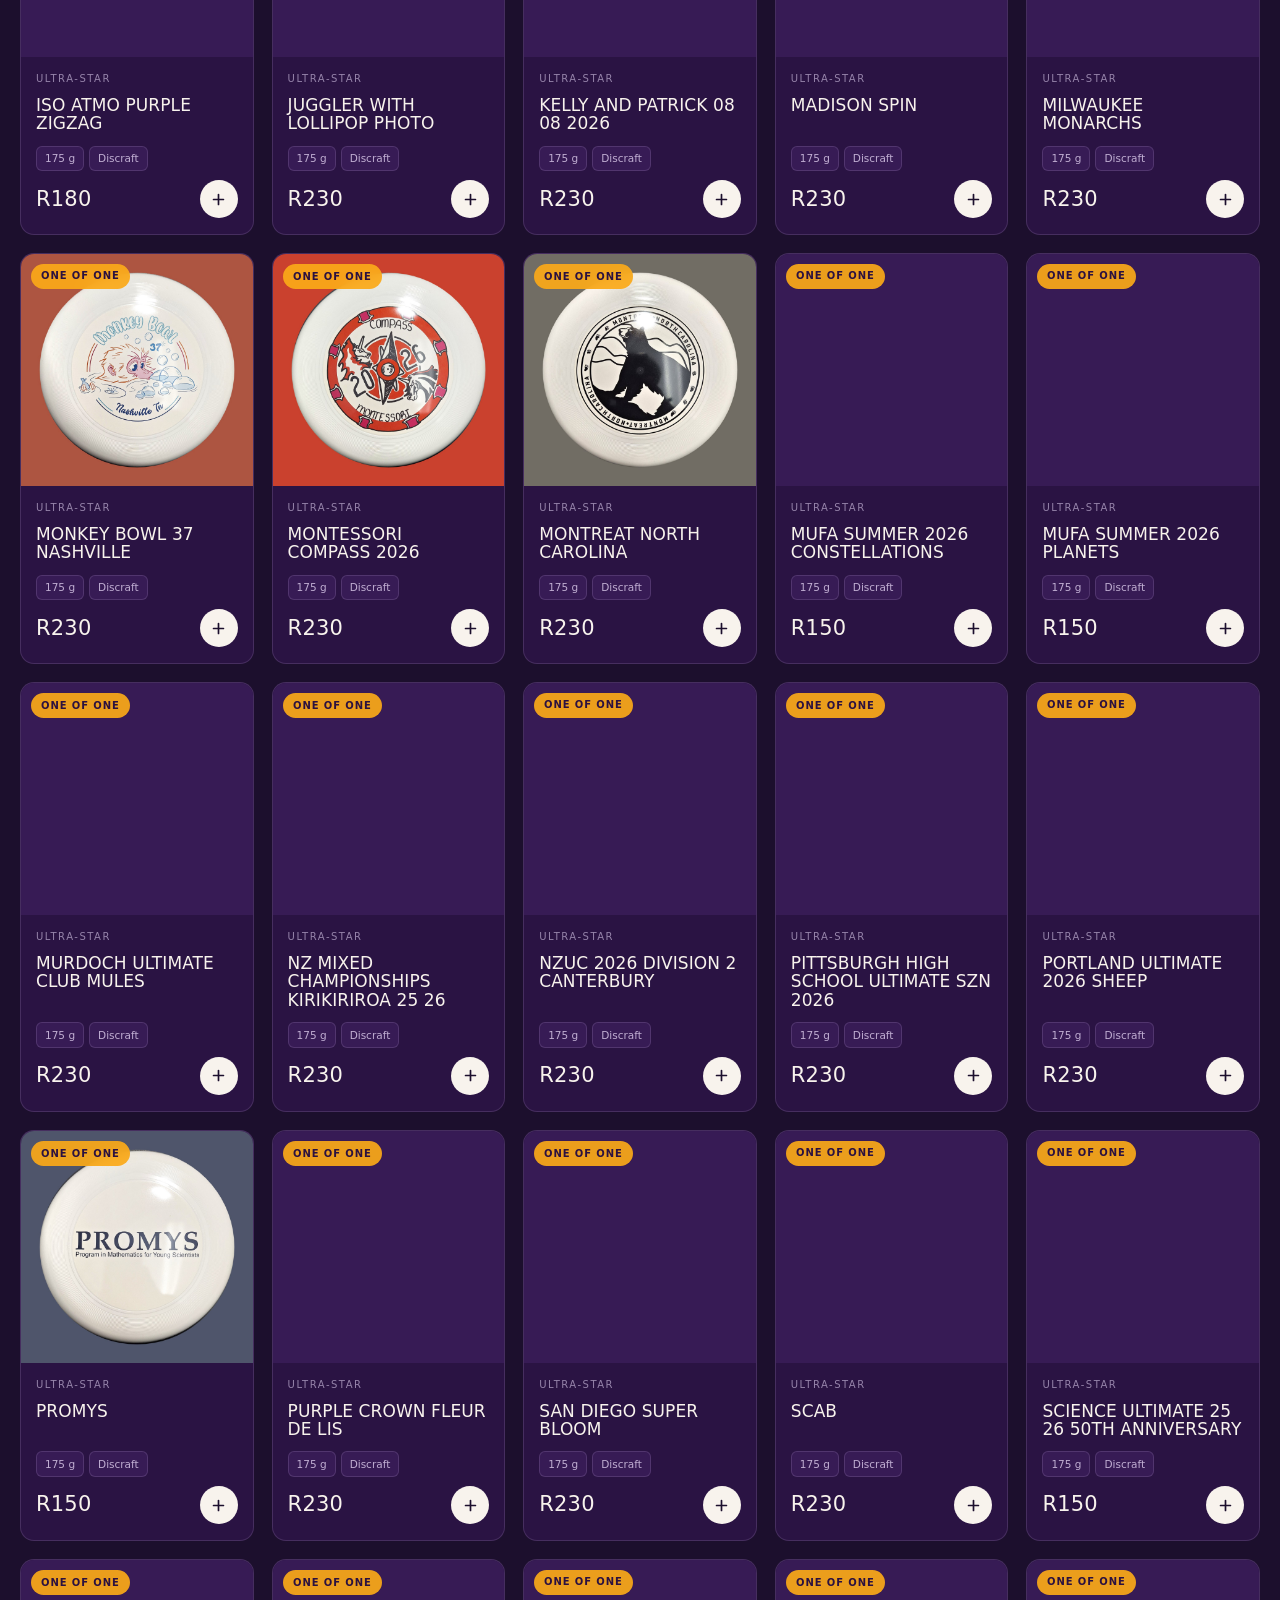
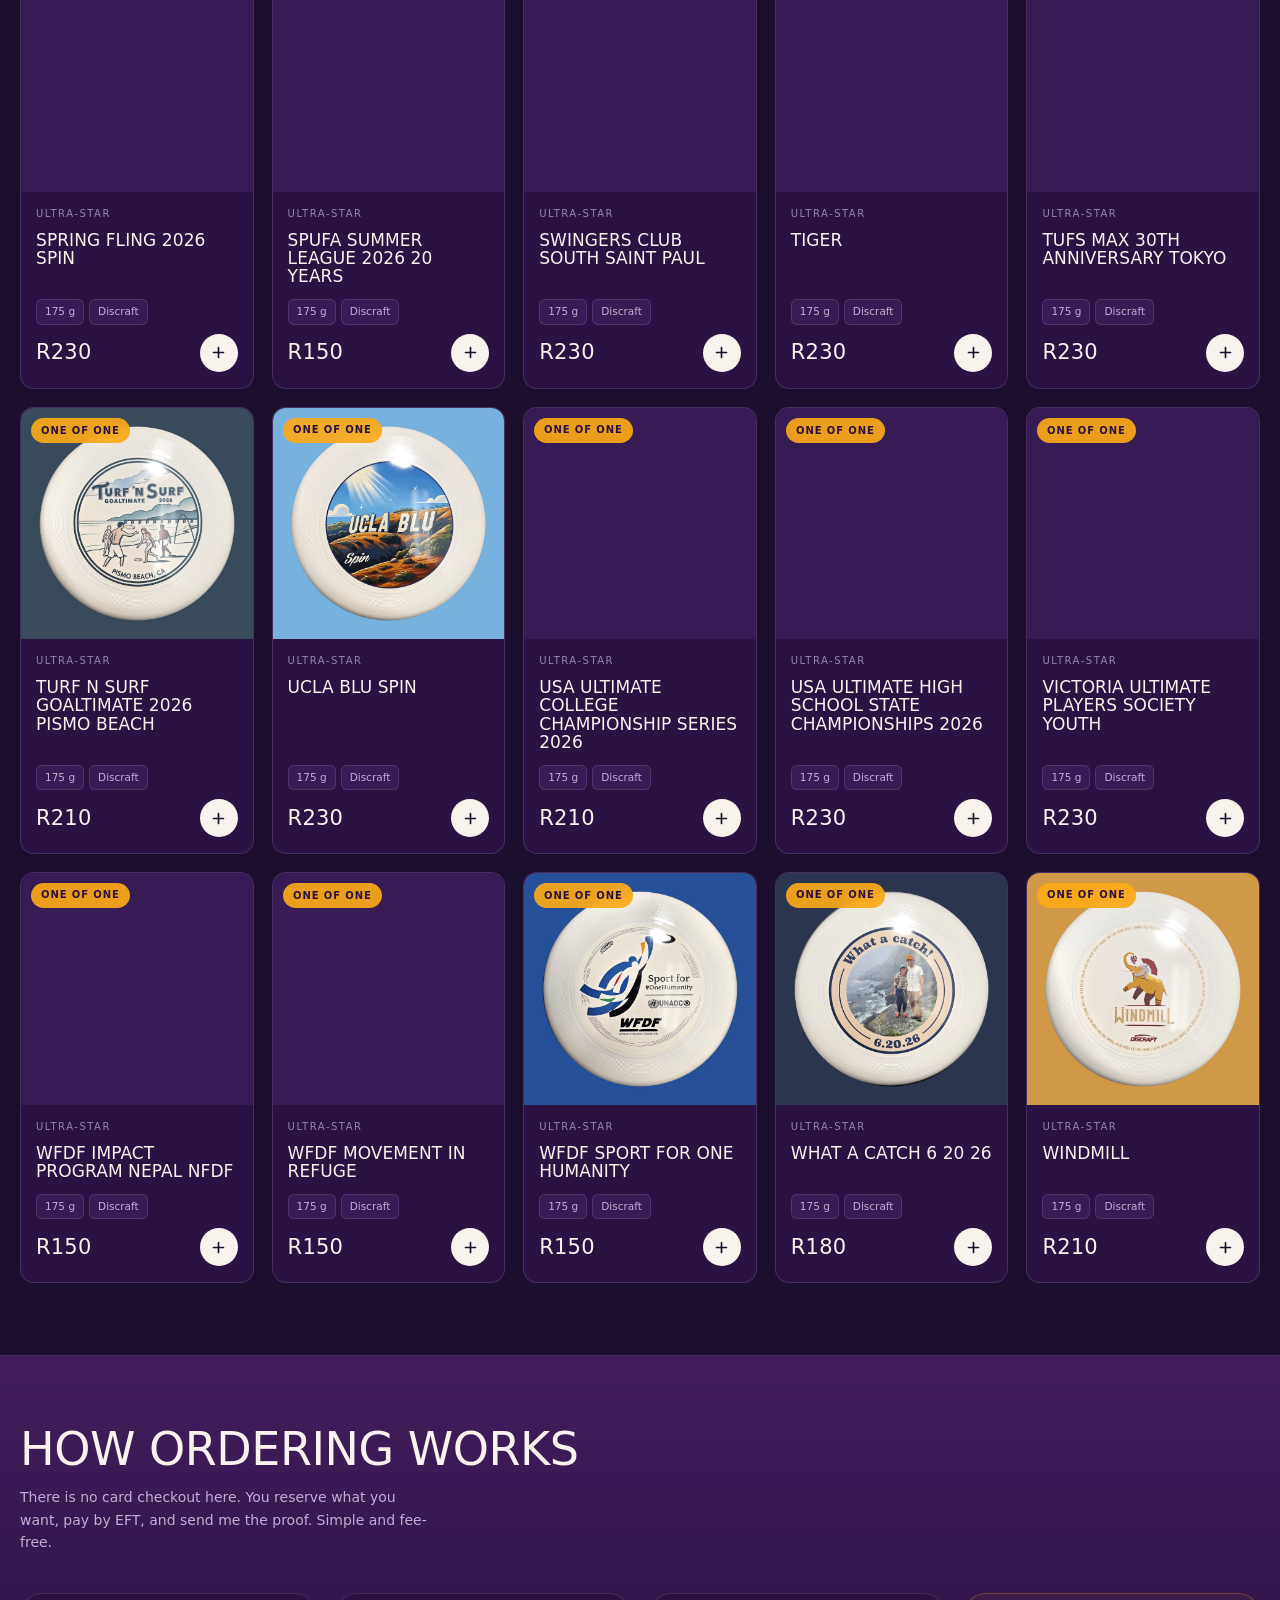
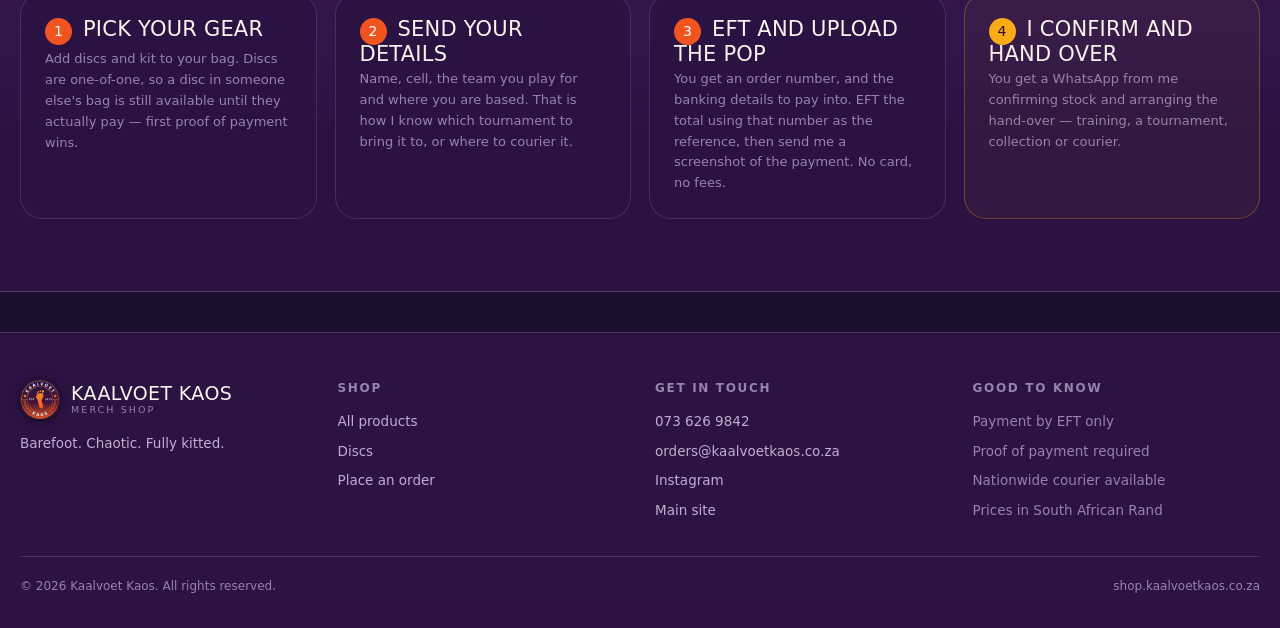
==== commit e34f8822: "Harden the shop for release Ran the attacks rather than reading the code: hostile product fields, a " ====
--- a/index.html
+++ b/index.html
@@ -3,6 +3,7 @@
 <head>
 <meta charset="utf-8">
 <meta name="viewport" content="width=device-width, initial-scale=1">
+<meta http-equiv="Content-Security-Policy" content="default-src 'self'; img-src 'self' data: blob:; style-src 'self' 'unsafe-inline' https://fonts.googleapis.com; font-src 'self' https://fonts.gstatic.com; script-src 'self'; connect-src 'self' https:; form-action 'none'; base-uri 'none'; object-src 'none'">
 <title>Kaalvoet Kaos Merch — discs, kit and kaos</title>
 <meta name="description" content="Your favourite team has merch. Ultimate discs, socks and shirts from Kaalvoet Kaos. Order online, pay by EFT and upload your proof of payment. No card needed.">
 <meta name="theme-color" content="#1c0f2d">
--- a/assets/css/main.css
+++ b/assets/css/main.css
@@ -782,6 +782,9 @@
   overflow: hidden;
   display: grid;
   grid-template-columns: 1fr 1fr;
+  /* Bound the row, or the content grows past max-height and overflow:hidden
+     simply clips it -- the inner panel never gets a scrollbar. */
+  grid-template-rows: minmax(0, 1fr);
   transform: scale(0.96) translateY(10px);
   transition: transform 0.3s var(--ease);
   box-shadow: var(--shadow);
@@ -800,7 +803,13 @@
 }
 .modal__thumb.is-active { border-color: var(--gold); }
 .modal__thumb img { width: 100%; height: 100%; object-fit: cover; }
-.modal__content { padding: 26px 26px 24px; overflow-y: auto; display: flex; flex-direction: column; gap: 15px; }
+.modal__content {
+  padding: 26px 26px 24px;
+  overflow-y: auto;
+  min-height: 0;              /* required for the scroll area to shrink */
+  -webkit-overflow-scrolling: touch;
+  display: flex; flex-direction: column; gap: 15px;
+}
 .modal__close {
   position: absolute; top: 12px; right: 12px; z-index: 3;
   width: 34px; height: 34px; border-radius: 50%;
@@ -986,6 +995,83 @@
   background: var(--ink-3); border: 1px dashed var(--gold);
   border-radius: var(--radius); color: var(--gold);
 }
+
+/* --- 20b. Lightbox -------------------------------------------------------
+   Full-size photo viewer. Sits above everything, including the drawer and
+   the editor modal, because it is opened from inside them.                */
+.lightbox {
+  position: fixed; inset: 0; z-index: 300;
+  background: rgba(12, 6, 19, 0.94);
+  backdrop-filter: blur(6px);
+  display: grid; place-items: center;
+  opacity: 0; pointer-events: none;
+  transition: opacity 0.2s;
+}
+.lightbox.is-open { opacity: 1; pointer-events: auto; }
+.lightbox__stage {
+  position: relative;
+  width: 100%; height: 100%;
+  overflow: auto;
+  display: grid; place-items: center;
+  padding: 22px;
+  cursor: zoom-in;
+}
+.lightbox__stage.is-zoomed { cursor: zoom-out; place-items: start; }
+.lightbox img {
+  max-width: min(94vw, 100%);
+  max-height: 88vh;
+  border-radius: var(--radius-sm);
+  box-shadow: 0 30px 80px rgba(0, 0, 0, 0.7);
+  display: block;
+}
+/* Actual pixels, scrollable inside the stage. */
+.lightbox__stage.is-zoomed img { max-width: none; max-height: none; }
+.lightbox__bar {
+  position: fixed; left: 0; right: 0; top: 0;
+  display: flex; align-items: center; gap: 14px;
+  padding: 12px 16px;
+  background: linear-gradient(rgba(12, 6, 19, 0.92), transparent);
+  font-size: 12.5px; color: var(--muted);
+  pointer-events: none;
+}
+.lightbox__bar strong { color: var(--sand); font-weight: 700; }
+.lightbox__close {
+  margin-left: auto;
+  pointer-events: auto;
+  width: 34px; height: 34px; border-radius: 50%;
+  background: rgba(28, 15, 45, 0.9);
+  border: 1px solid var(--line-2);
+  color: var(--sand);
+  display: grid; place-items: center;
+}
+.lightbox__close:hover { background: var(--flame); border-color: var(--flame); }
+.lightbox__hint {
+  position: fixed; left: 50%; bottom: 18px; transform: translateX(-50%);
+  font-size: 11.5px; color: var(--muted-2);
+  background: rgba(28, 15, 45, 0.86);
+  border: 1px solid var(--line);
+  padding: 6px 14px; border-radius: 999px;
+  pointer-events: none;
+}
+
+/* Anything that opens the viewer says so. */
+.zoomable { cursor: zoom-in; }
+
+/* --- 20c. Flagged rows ---------------------------------------------------
+   The manual cut-out tool that used to live here is archived under
+   archive/cookie-cutter/. Flagging stayed: it marks which photos still
+   need attention, wherever they get fixed.                              */
+/* Flagged rows stand out in the table. */
+.flag-btn {
+  width: 30px; height: 30px; border-radius: 50%;
+  display: grid; place-items: center;
+  color: var(--muted-2);
+  transition: color 0.16s, background 0.16s;
+}
+.flag-btn:hover { background: var(--ink-4); color: var(--gold); }
+.flag-btn.is-on { color: var(--gold); }
+tr.is-flagged td { background: rgba(251, 170, 24, 0.07); }
+tr.is-flagged td:first-child { box-shadow: inset 3px 0 0 var(--gold); }
 
 /* --- 21. Toast ----------------------------------------------------------- */
 .toasts {
@@ -1098,6 +1184,28 @@
 }
 .photo-tile__x:hover { background: var(--bad); }
 
+/* Rotate / flip controls, revealed on the tile. */
+.photo-tools {
+  position: absolute; top: 4px; left: 4px;
+  display: flex; gap: 3px;
+  opacity: 0;
+  transition: opacity 0.16s;
+}
+.photo-tile:hover .photo-tools,
+.photo-tile:focus-within .photo-tools { opacity: 1; }
+@media (hover: none) { .photo-tools { opacity: 1; } }
+.photo-tool {
+  width: 22px; height: 22px; border-radius: 6px;
+  background: rgba(28, 15, 45, 0.86);
+  border: 1px solid var(--line-2);
+  color: var(--sand);
+  display: grid; place-items: center;
+  transition: background 0.16s, color 0.16s;
+}
+.photo-tool svg { width: 13px; height: 13px; }
+.photo-tool:hover { background: var(--gold); color: var(--on-gold); border-color: var(--gold); }
+.photo-tool:disabled { opacity: 0.5; cursor: wait; }
+
 .progress {
   height: 6px; border-radius: 999px; background: var(--ink-4); overflow: hidden;
 }
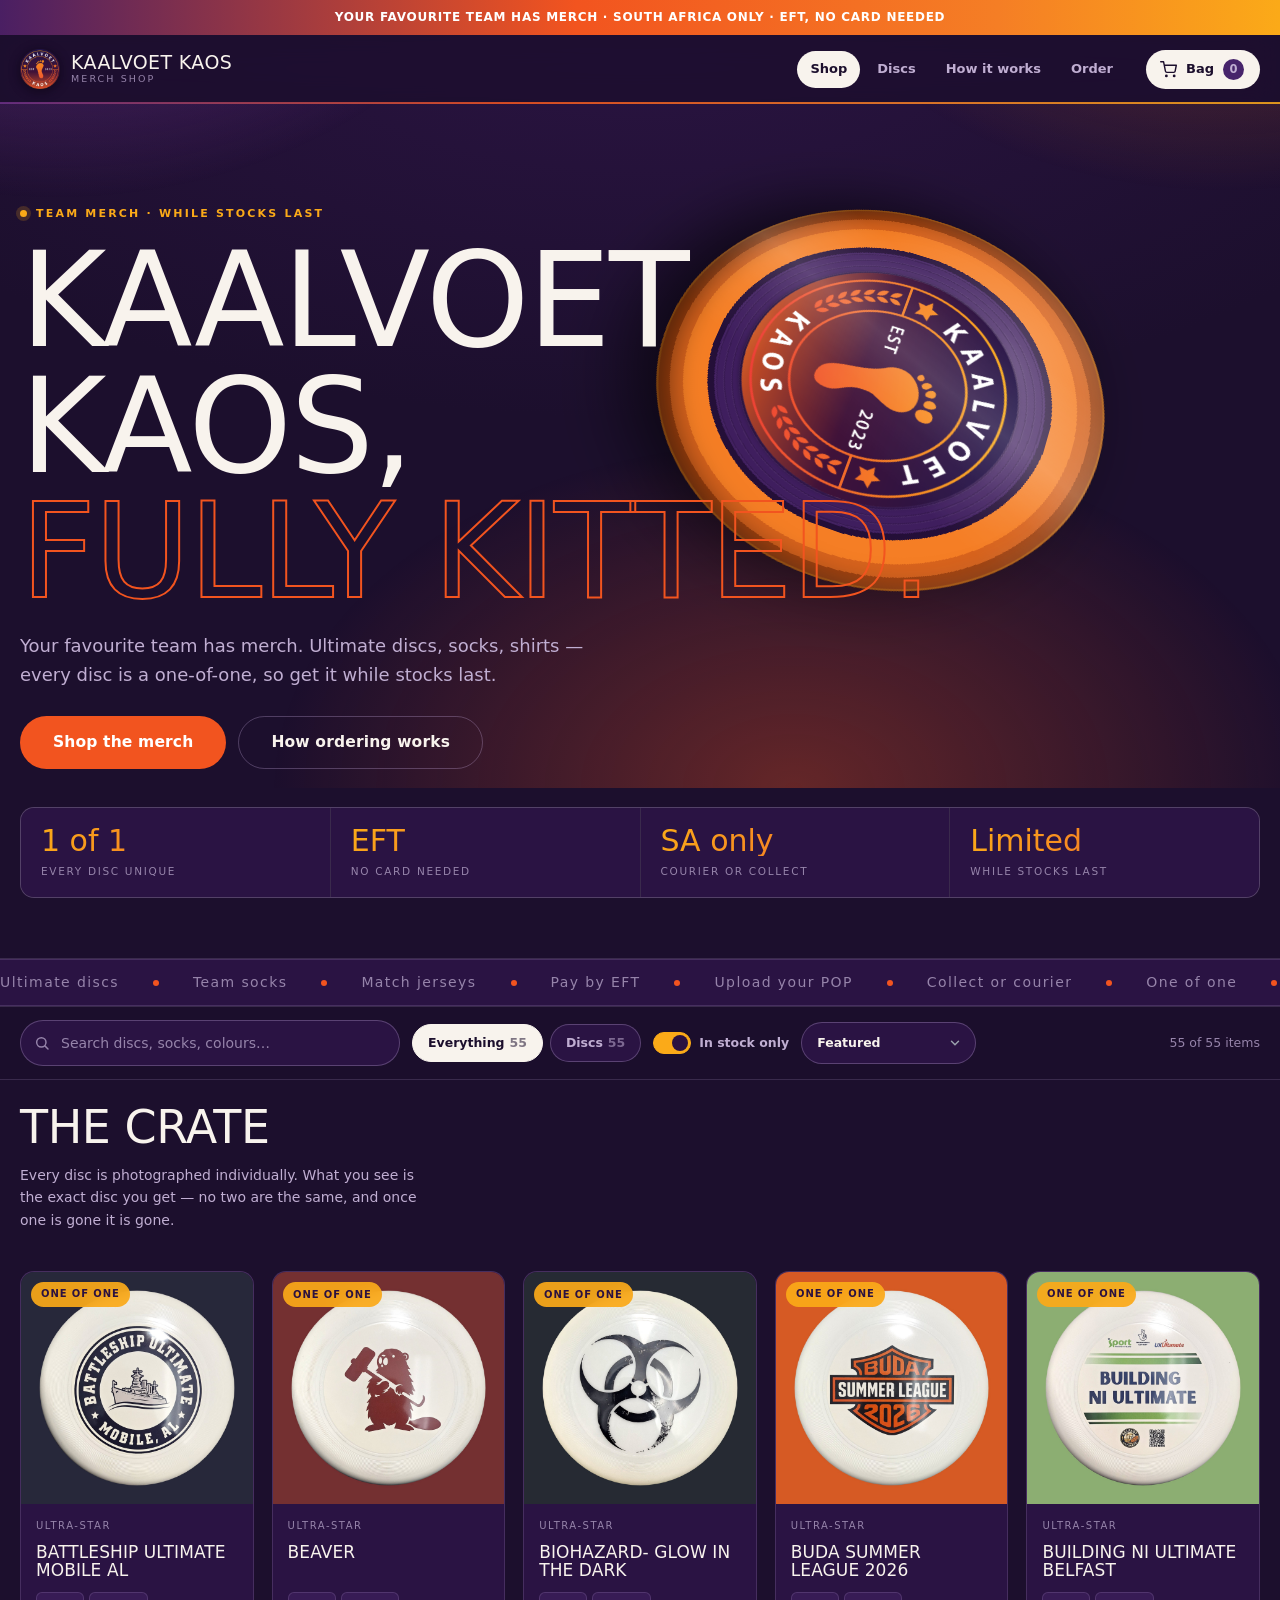
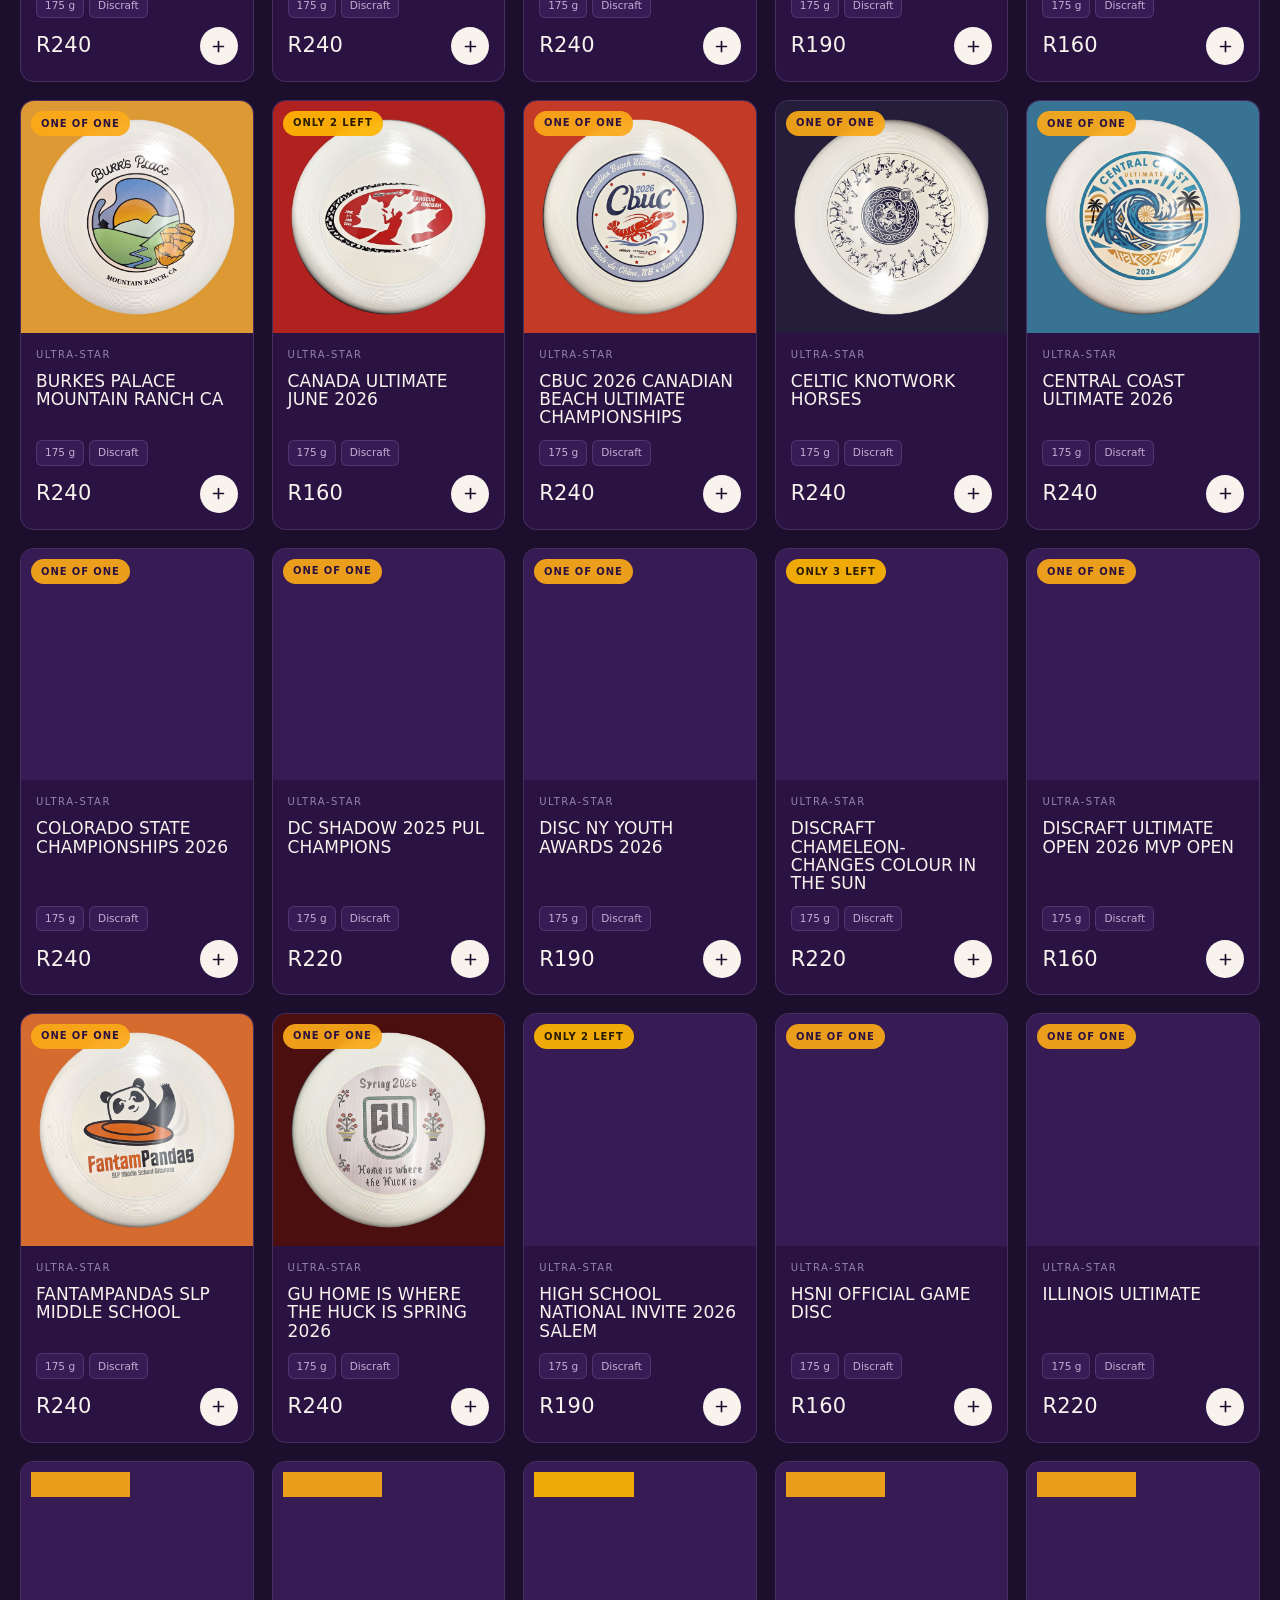
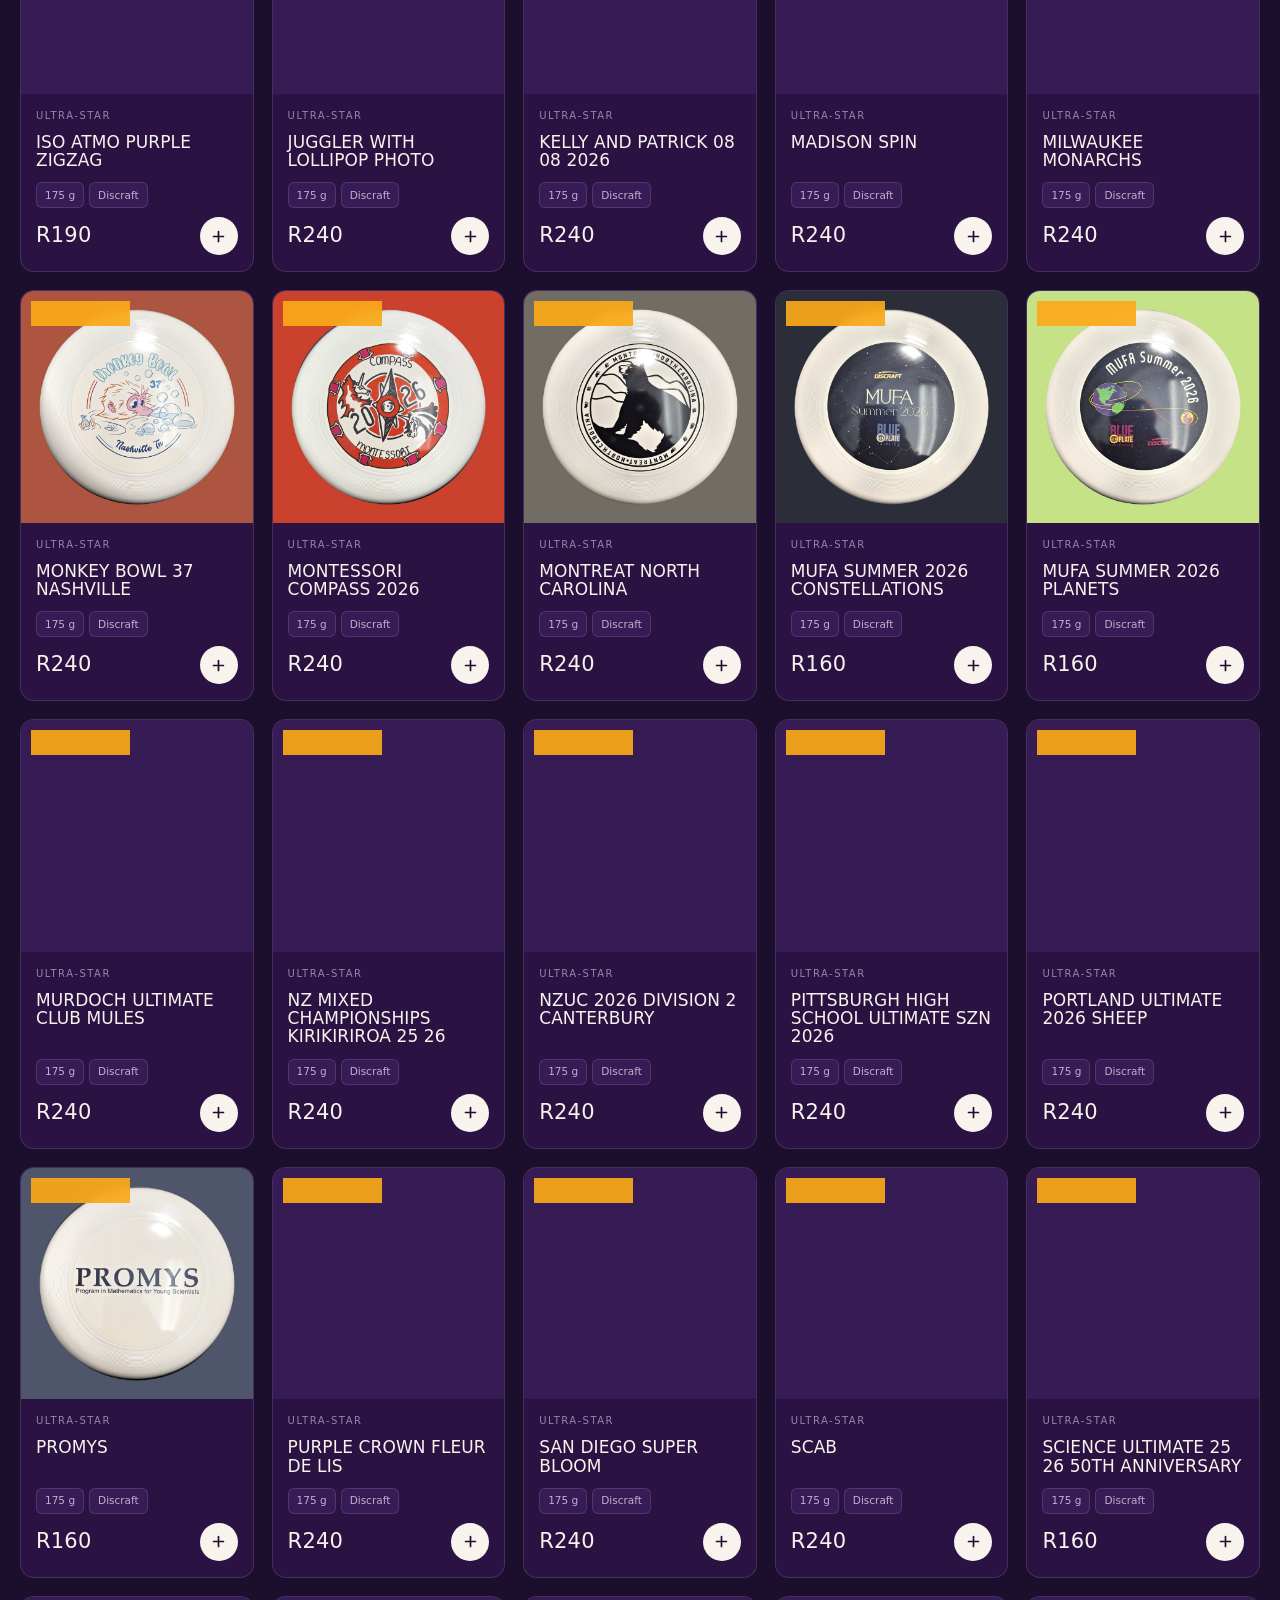
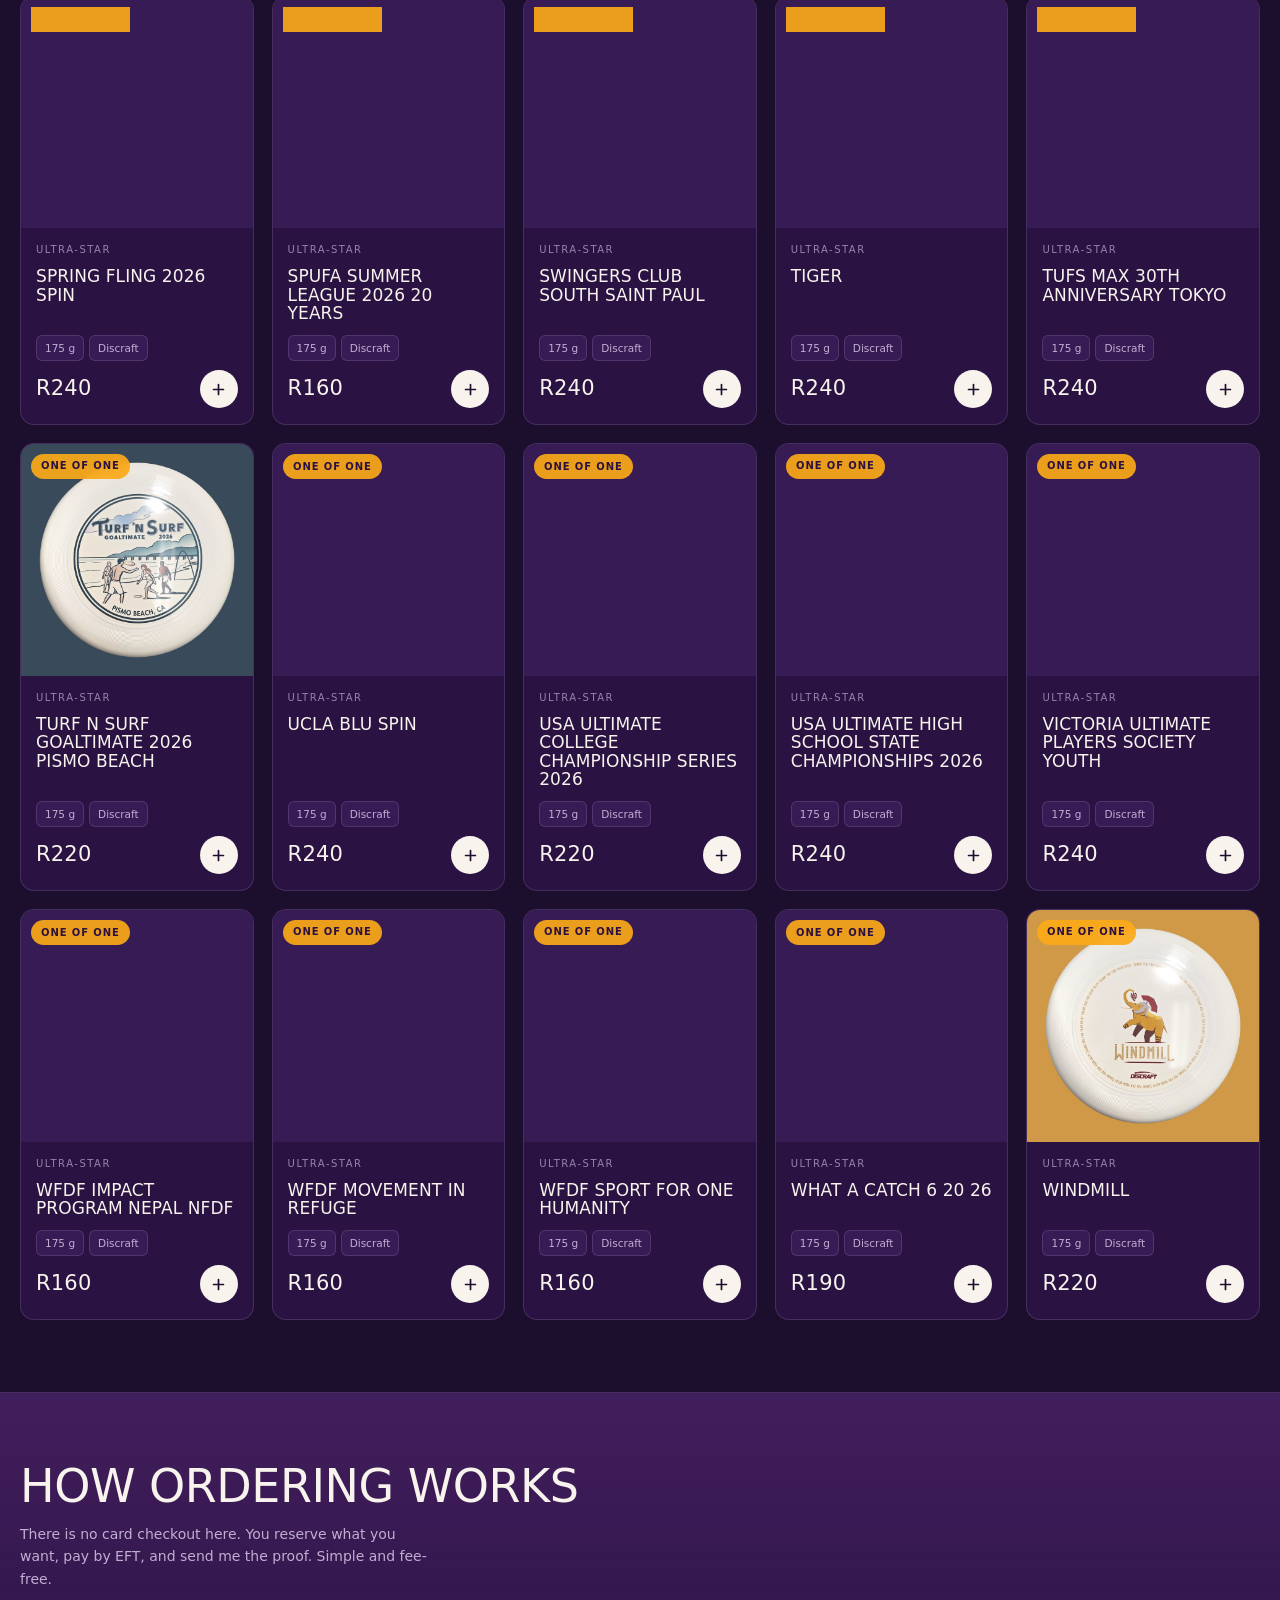
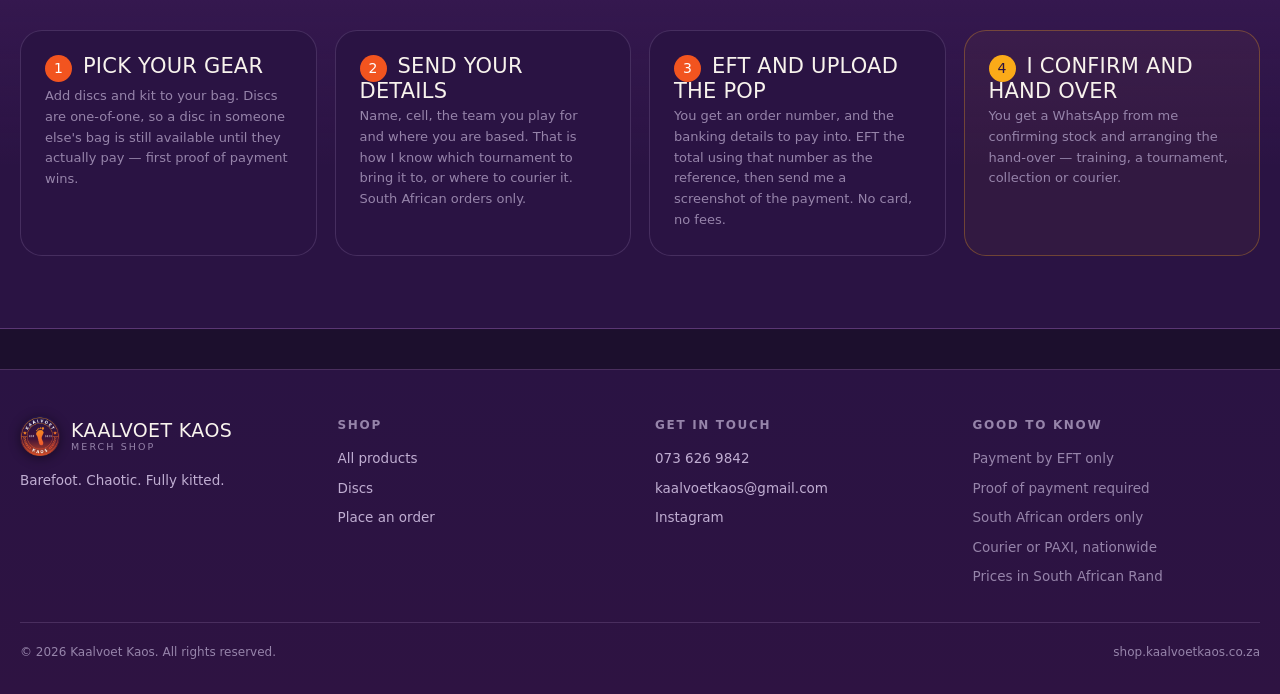
==== commit 20cb65a2: "South African orders only, and switch to the gmail address - contact.email is now kaalvoetkaos@gmail" ====
--- a/index.html
+++ b/index.html
@@ -92,7 +92,7 @@
           <div class="stat__label">No card needed</div>
         </div>
         <div class="stat">
-          <div class="stat__num">SA&nbsp;wide</div>
+          <div class="stat__num">SA&nbsp;only</div>
           <div class="stat__label">Courier or collect</div>
         </div>
         <div class="stat">
@@ -185,7 +185,7 @@
         </div>
         <div class="panel">
           <h3 class="panel__title"><span class="step-num">2</span>Send your details</h3>
-          <p class="panel__note" style="margin:0">Name, cell, the team you play for and where you are based. That is how I know which tournament to bring it to, or where to courier it.</p>
+          <p class="panel__note" style="margin:0">Name, cell, the team you play for and where you are based. That is how I know which tournament to bring it to, or where to courier it. South African orders only.</p>
         </div>
         <div class="panel">
           <h3 class="panel__title"><span class="step-num">3</span>EFT and upload the POP</h3>
@@ -237,7 +237,8 @@
         <div class="footer__list" style="color:var(--muted-2)">
           <span>Payment by EFT only</span>
           <span>Proof of payment required</span>
-          <span>Nationwide courier available</span>
+          <span>South African orders only</span>
+          <span>Courier or PAXI, nationwide</span>
           <span>Prices in South African Rand</span>
         </div>
       </div>
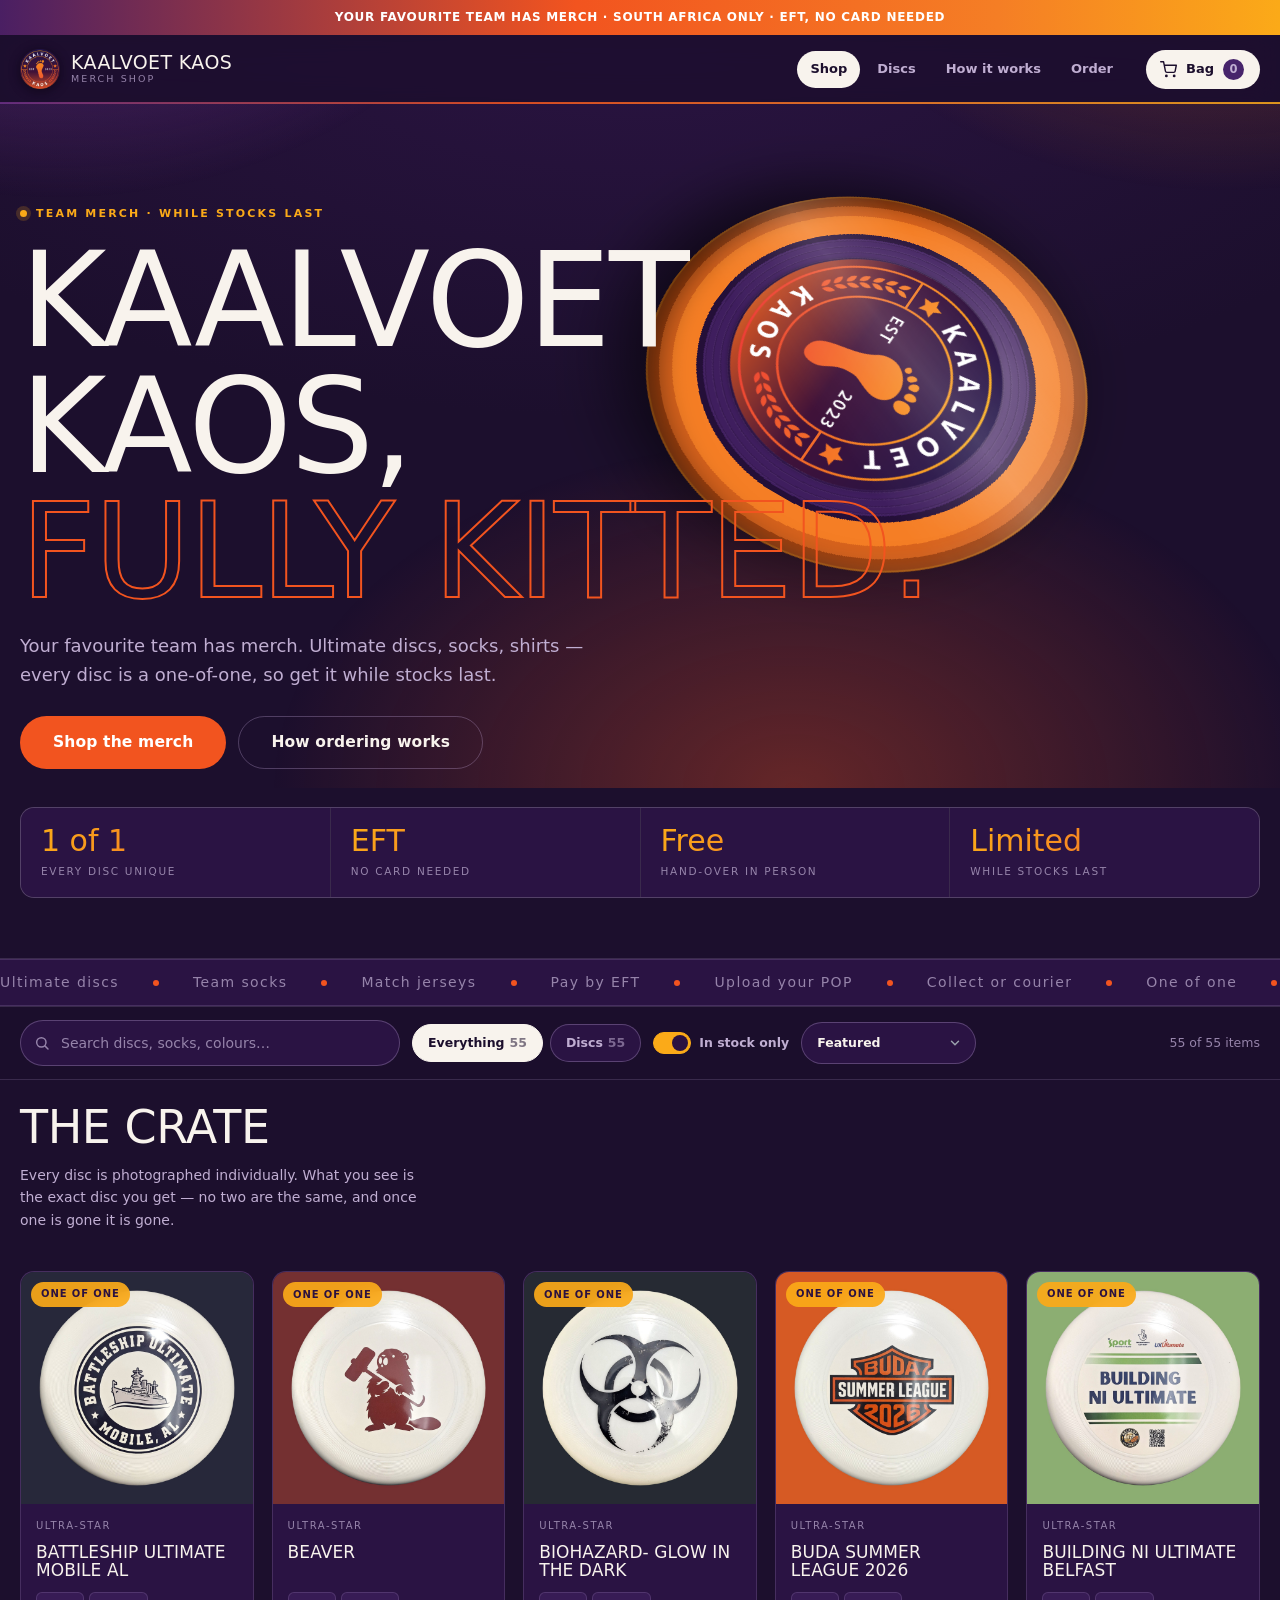
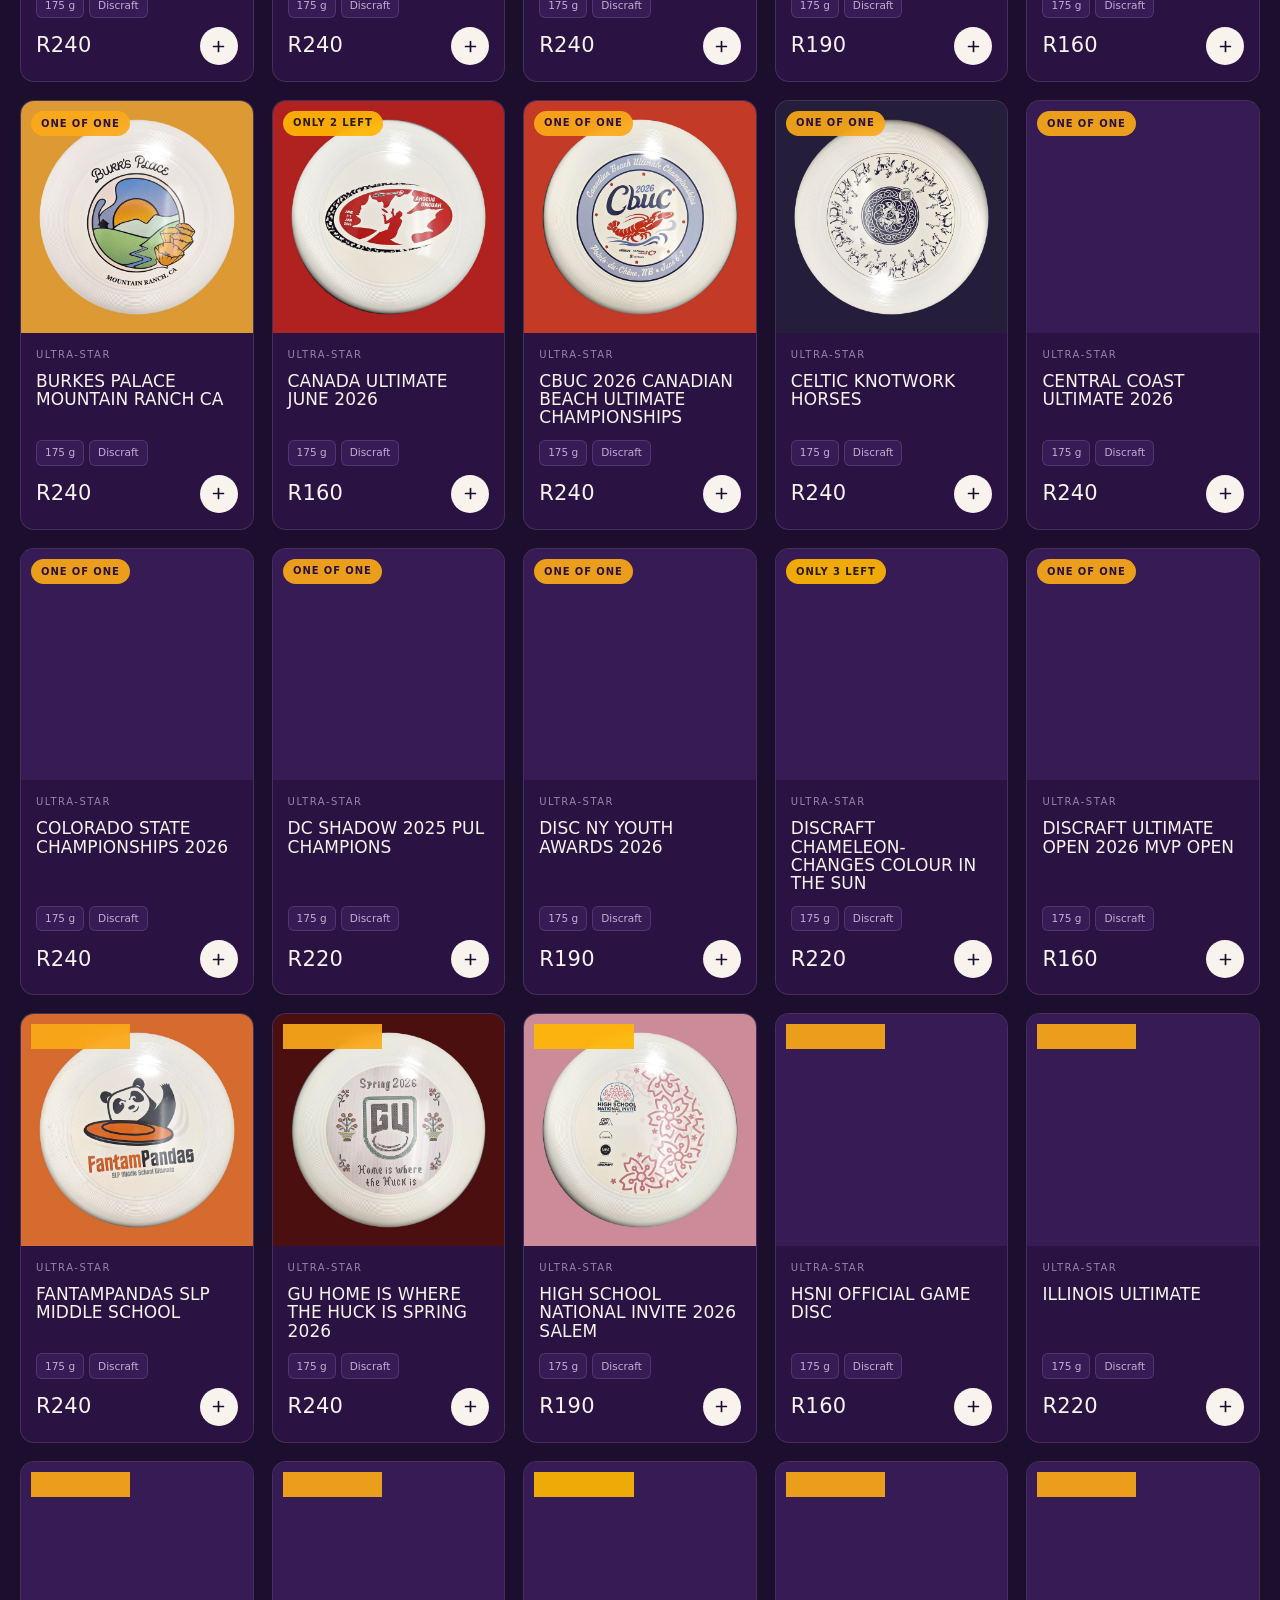
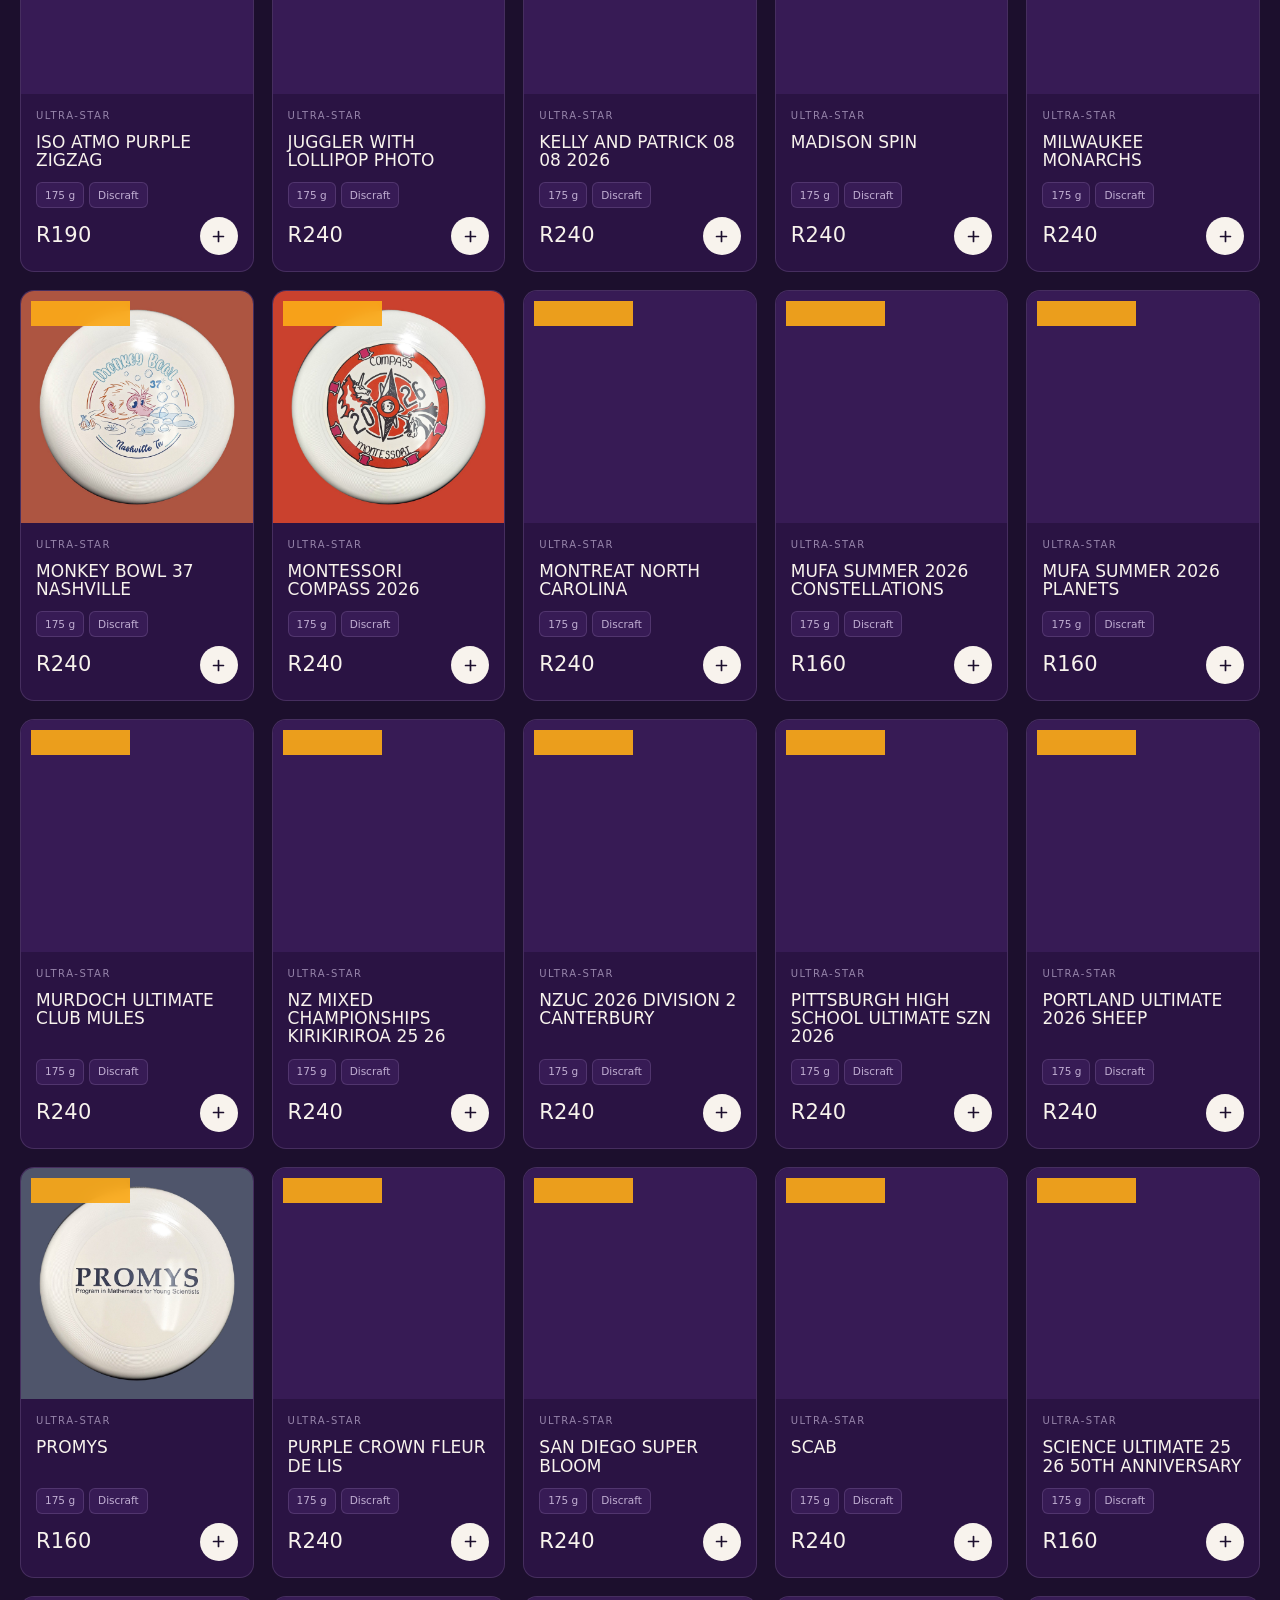
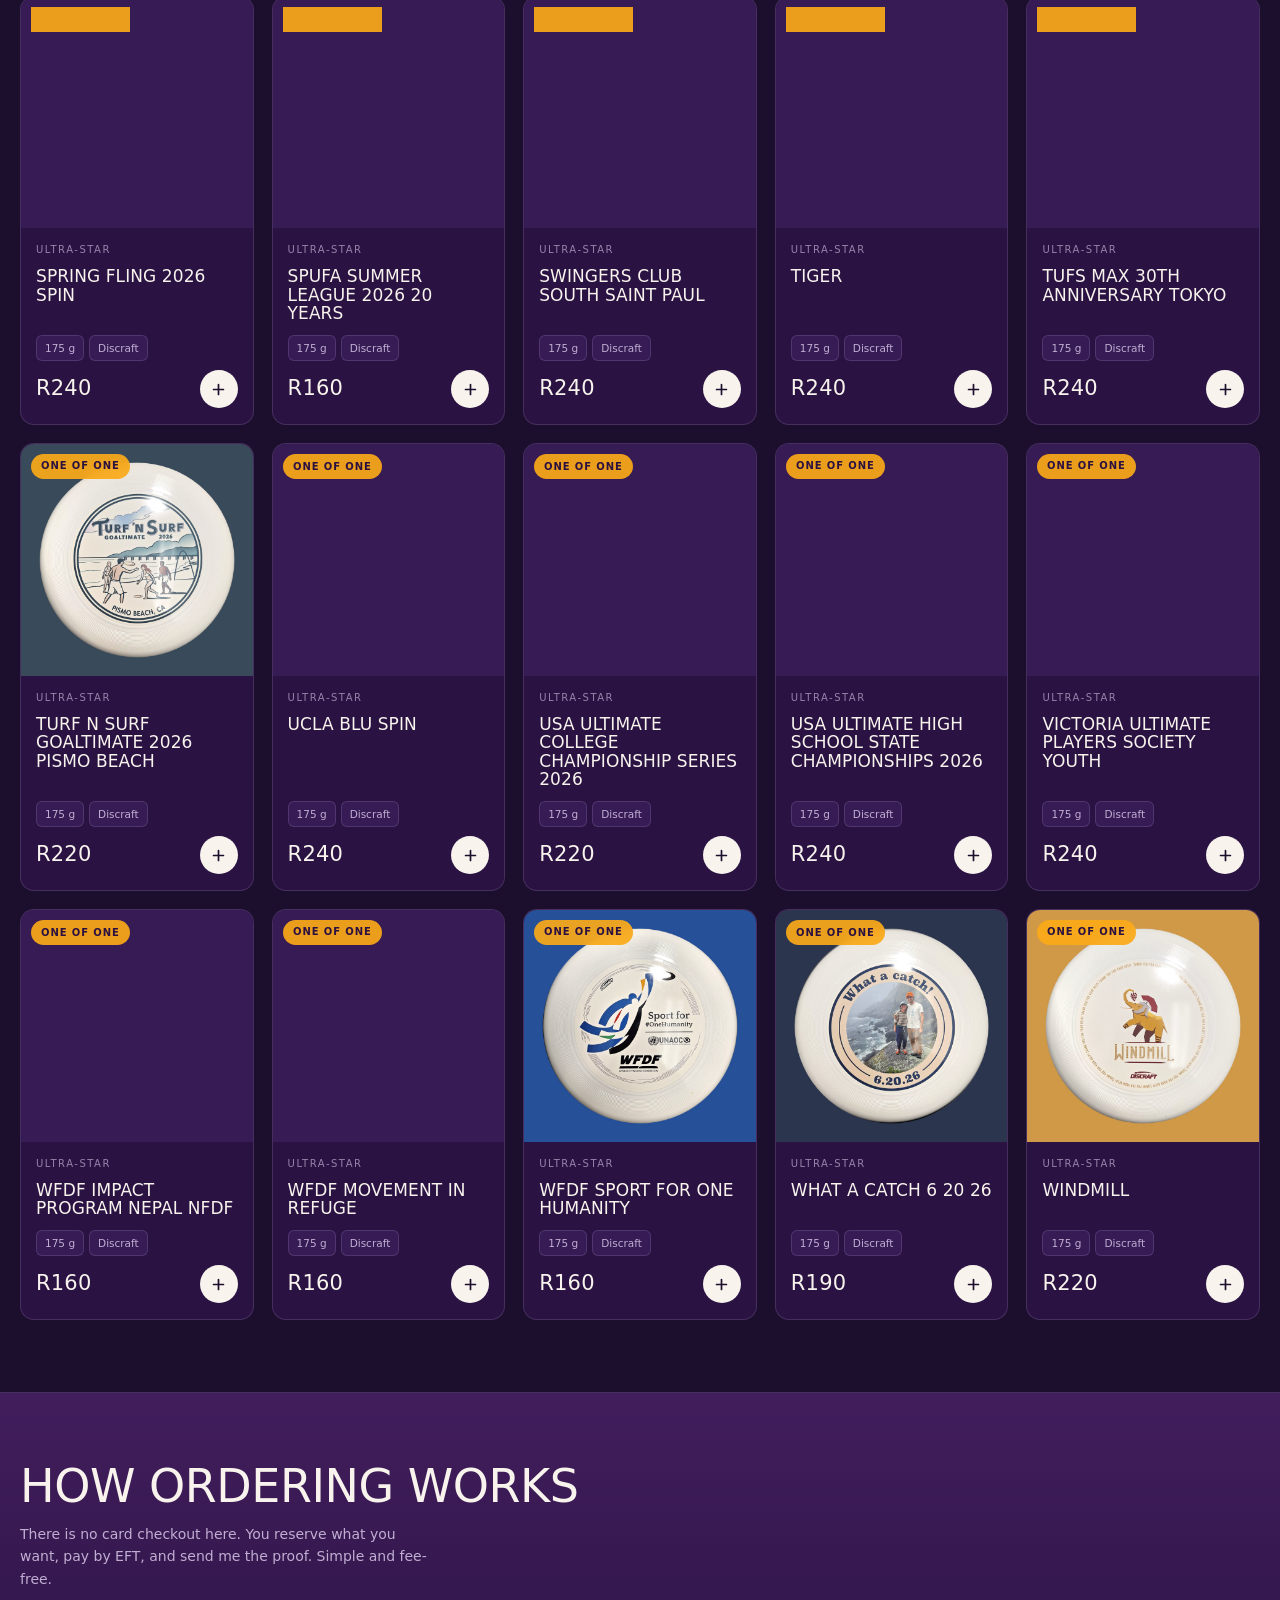
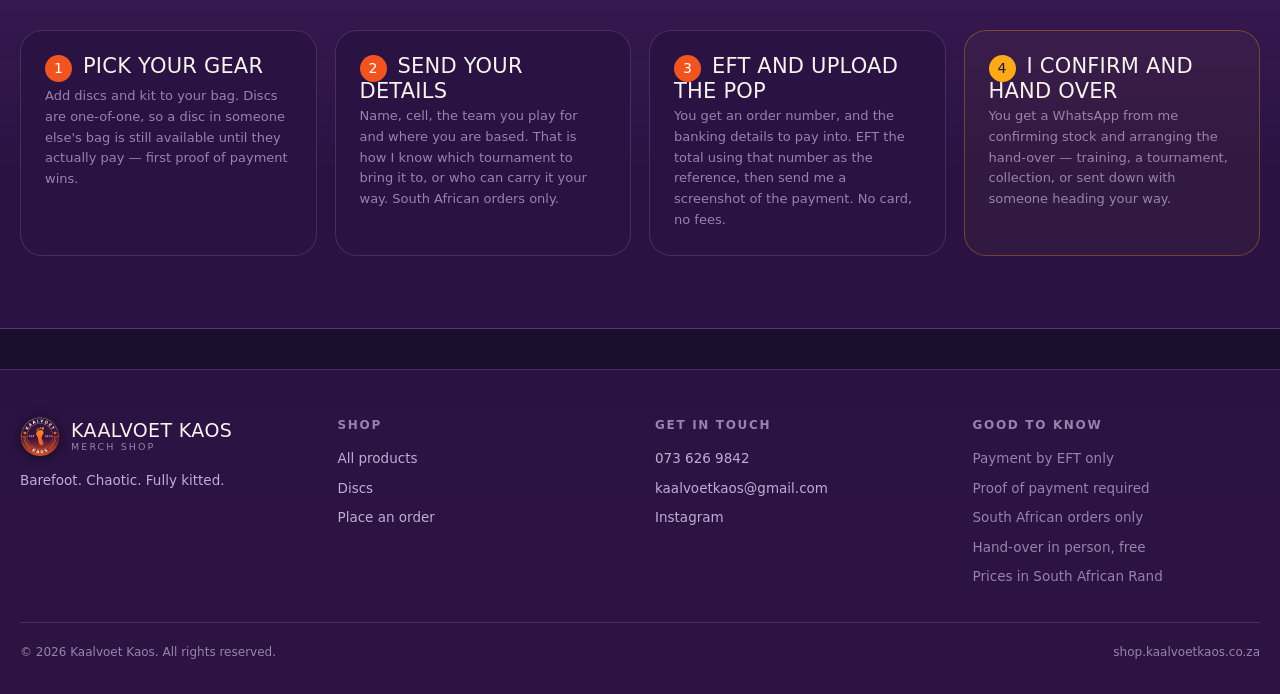
==== commit 6f712317: "Make live stock reliable, and drop shipping for hand-over only Testing the real endpoint found the s" ====
--- a/index.html
+++ b/index.html
@@ -92,8 +92,8 @@
           <div class="stat__label">No card needed</div>
         </div>
         <div class="stat">
-          <div class="stat__num">SA&nbsp;only</div>
-          <div class="stat__label">Courier or collect</div>
+          <div class="stat__num">Free</div>
+          <div class="stat__label">Hand-over in person</div>
         </div>
         <div class="stat">
           <div class="stat__num">Limited</div>
@@ -185,7 +185,7 @@
         </div>
         <div class="panel">
           <h3 class="panel__title"><span class="step-num">2</span>Send your details</h3>
-          <p class="panel__note" style="margin:0">Name, cell, the team you play for and where you are based. That is how I know which tournament to bring it to, or where to courier it. South African orders only.</p>
+          <p class="panel__note" style="margin:0">Name, cell, the team you play for and where you are based. That is how I know which tournament to bring it to, or who can carry it your way. South African orders only.</p>
         </div>
         <div class="panel">
           <h3 class="panel__title"><span class="step-num">3</span>EFT and upload the POP</h3>
@@ -193,7 +193,7 @@
         </div>
         <div class="panel panel--gold">
           <h3 class="panel__title"><span class="step-num" style="background:var(--gold);color:var(--on-gold)">4</span>I confirm and hand over</h3>
-          <p class="panel__note" style="margin:0">You get a WhatsApp from me confirming stock and arranging the hand-over — training, a tournament, collection or courier.</p>
+          <p class="panel__note" style="margin:0">You get a WhatsApp from me confirming stock and arranging the hand-over — training, a tournament, collection, or sent down with someone heading your way.</p>
         </div>
       </div>
     </div>
@@ -238,7 +238,7 @@
           <span>Payment by EFT only</span>
           <span>Proof of payment required</span>
           <span>South African orders only</span>
-          <span>Courier or PAXI, nationwide</span>
+          <span>Hand-over in person, free</span>
           <span>Prices in South African Rand</span>
         </div>
       </div>
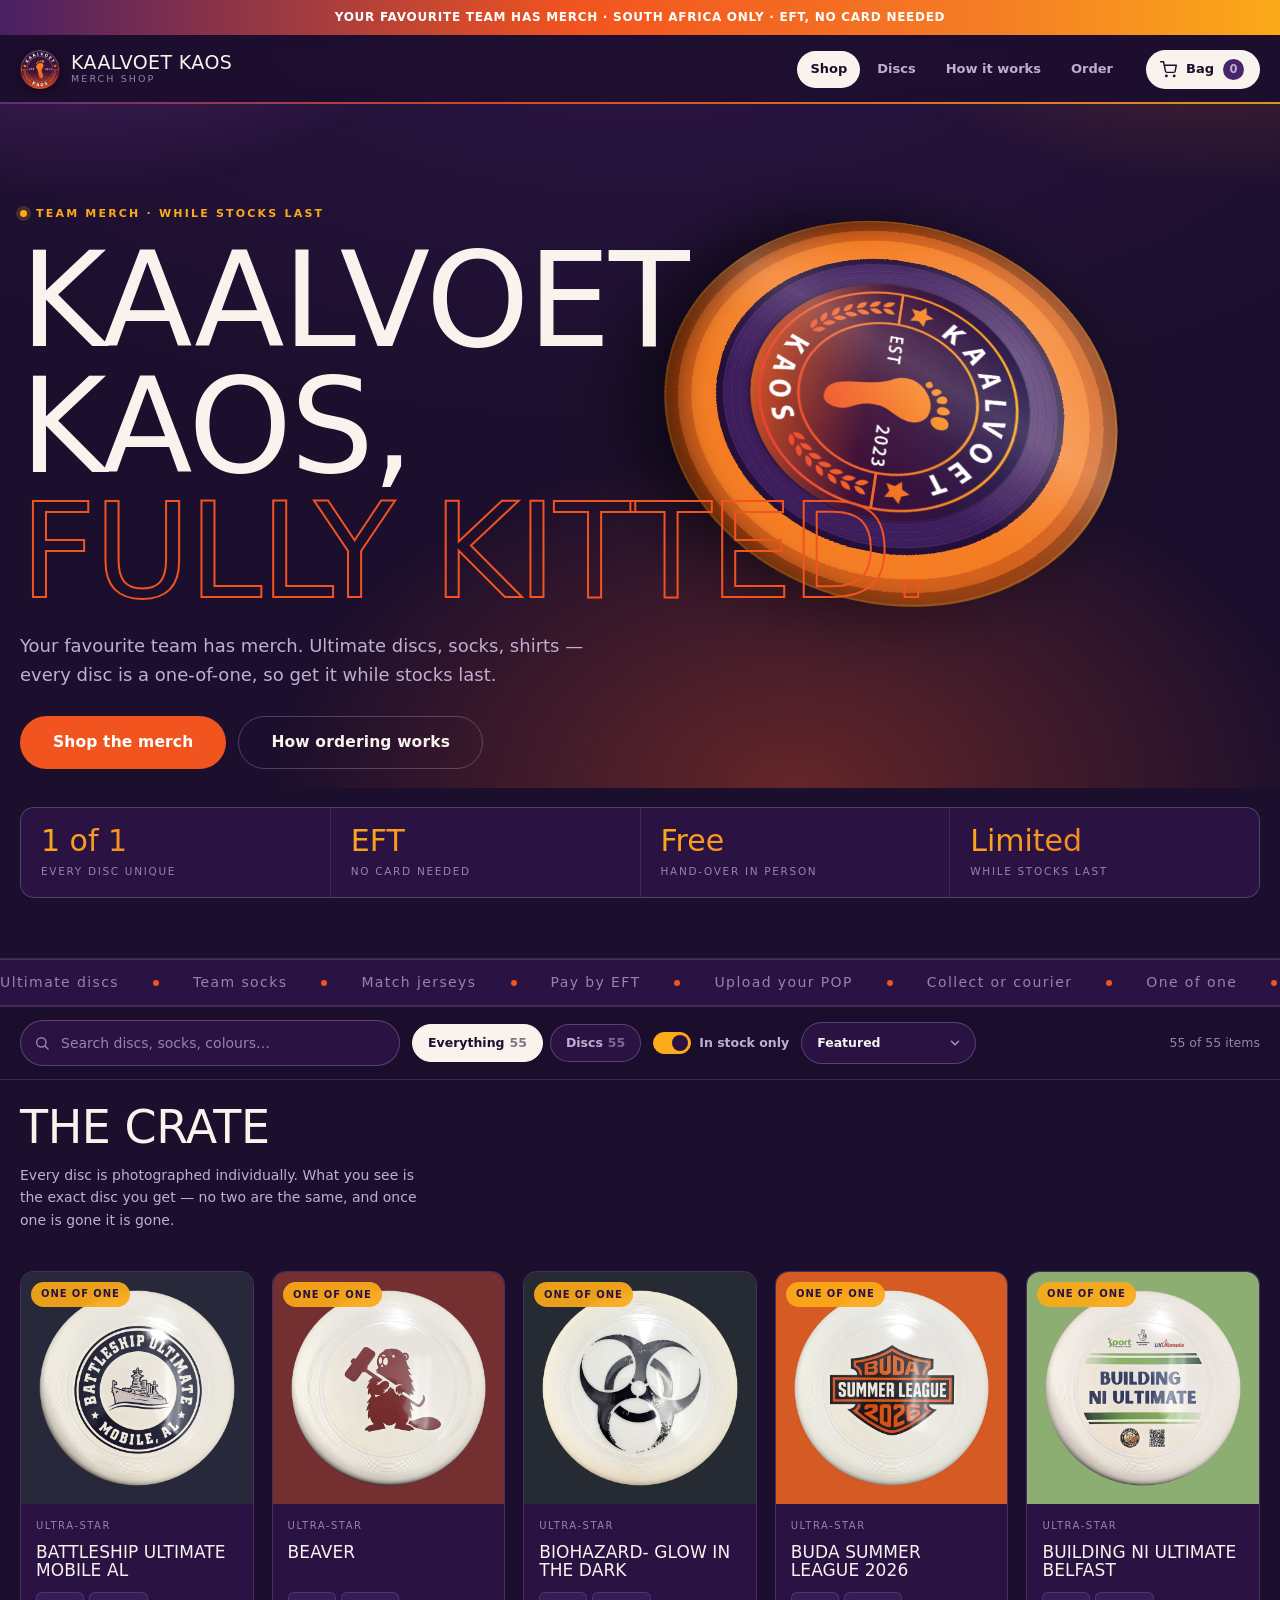
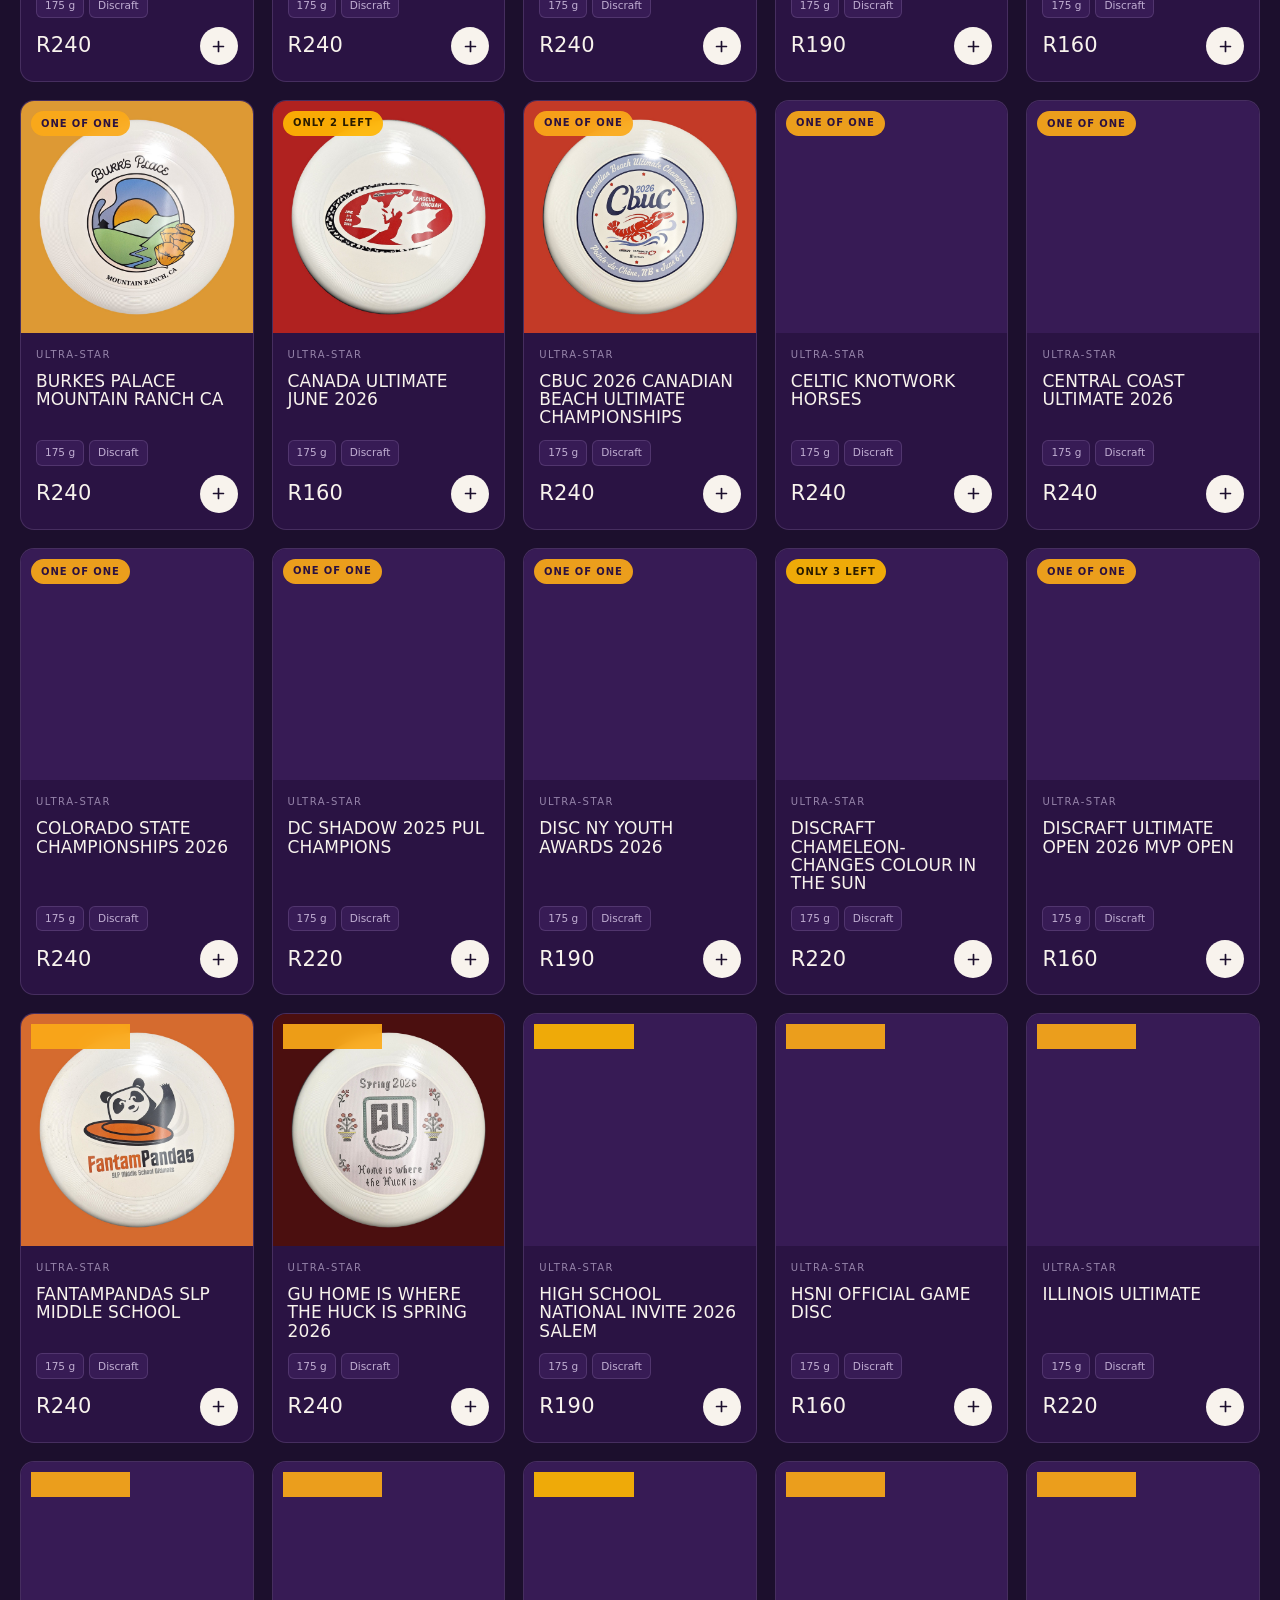
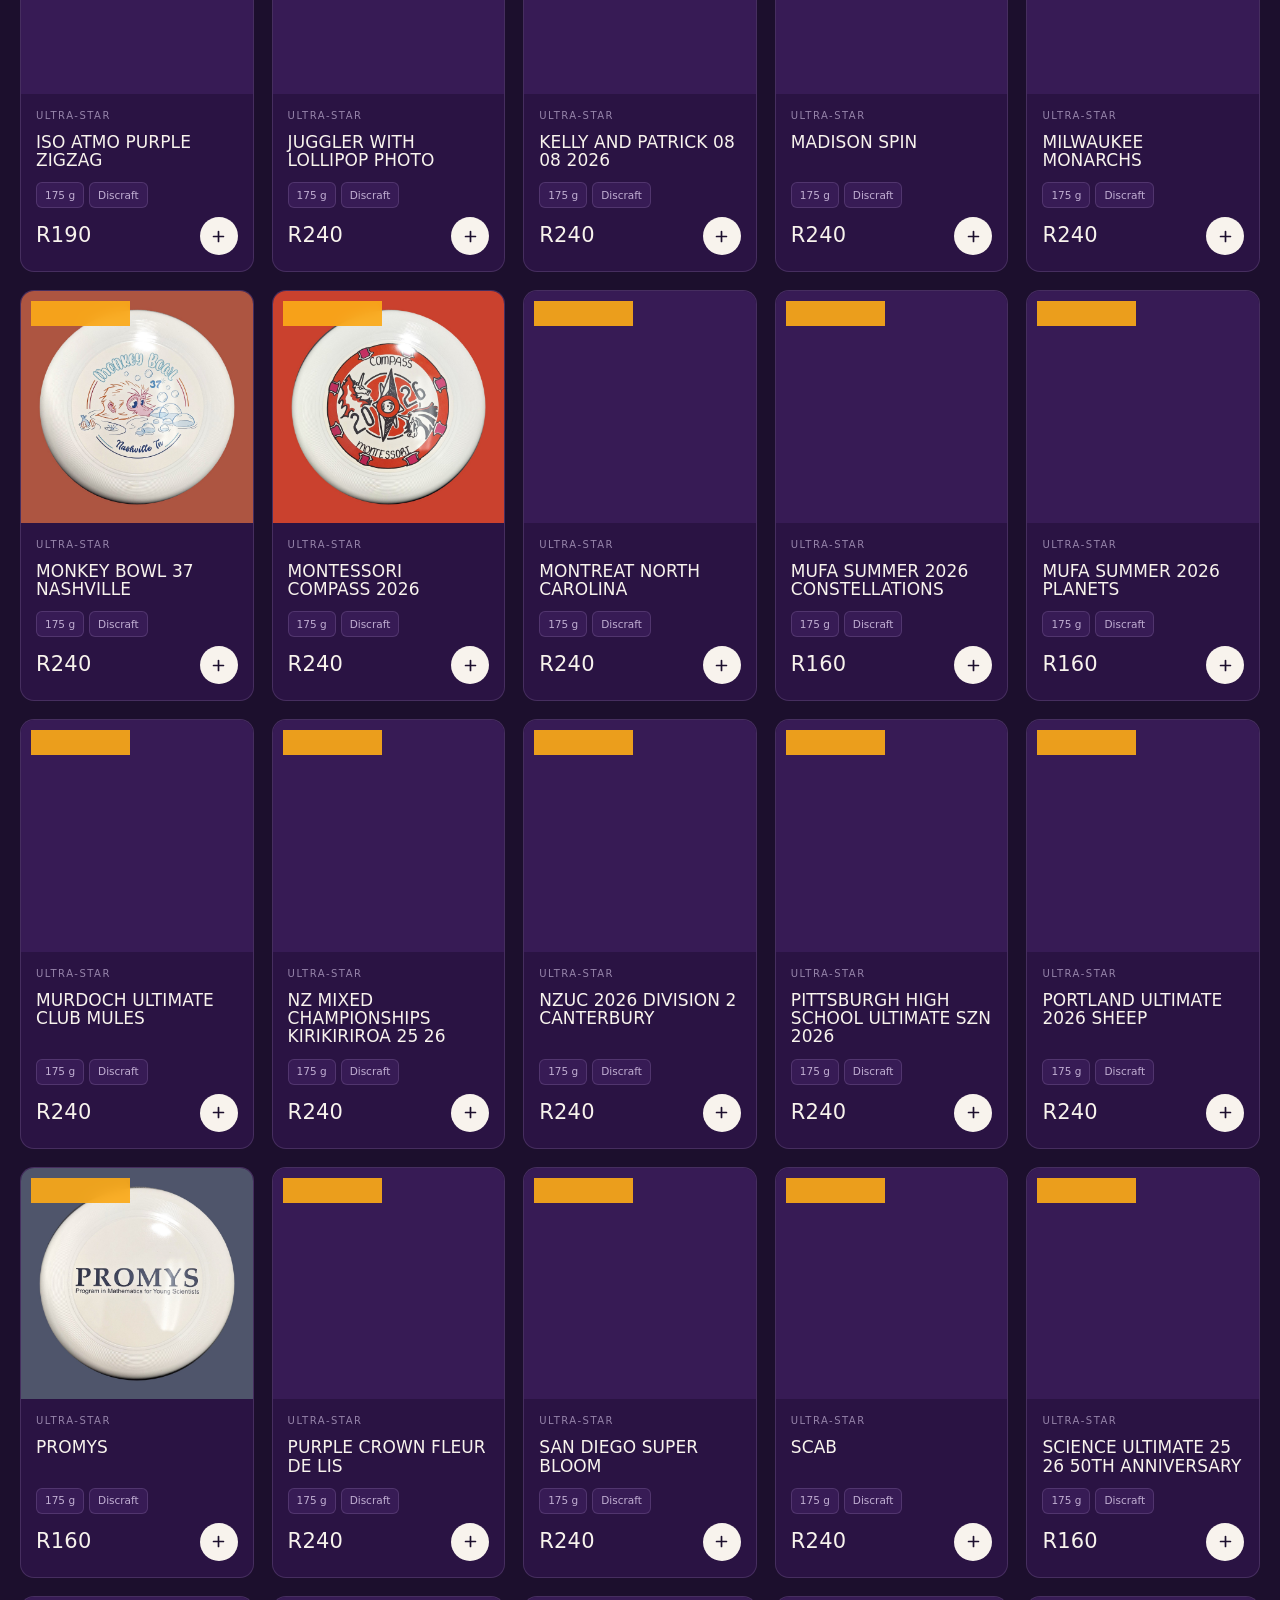
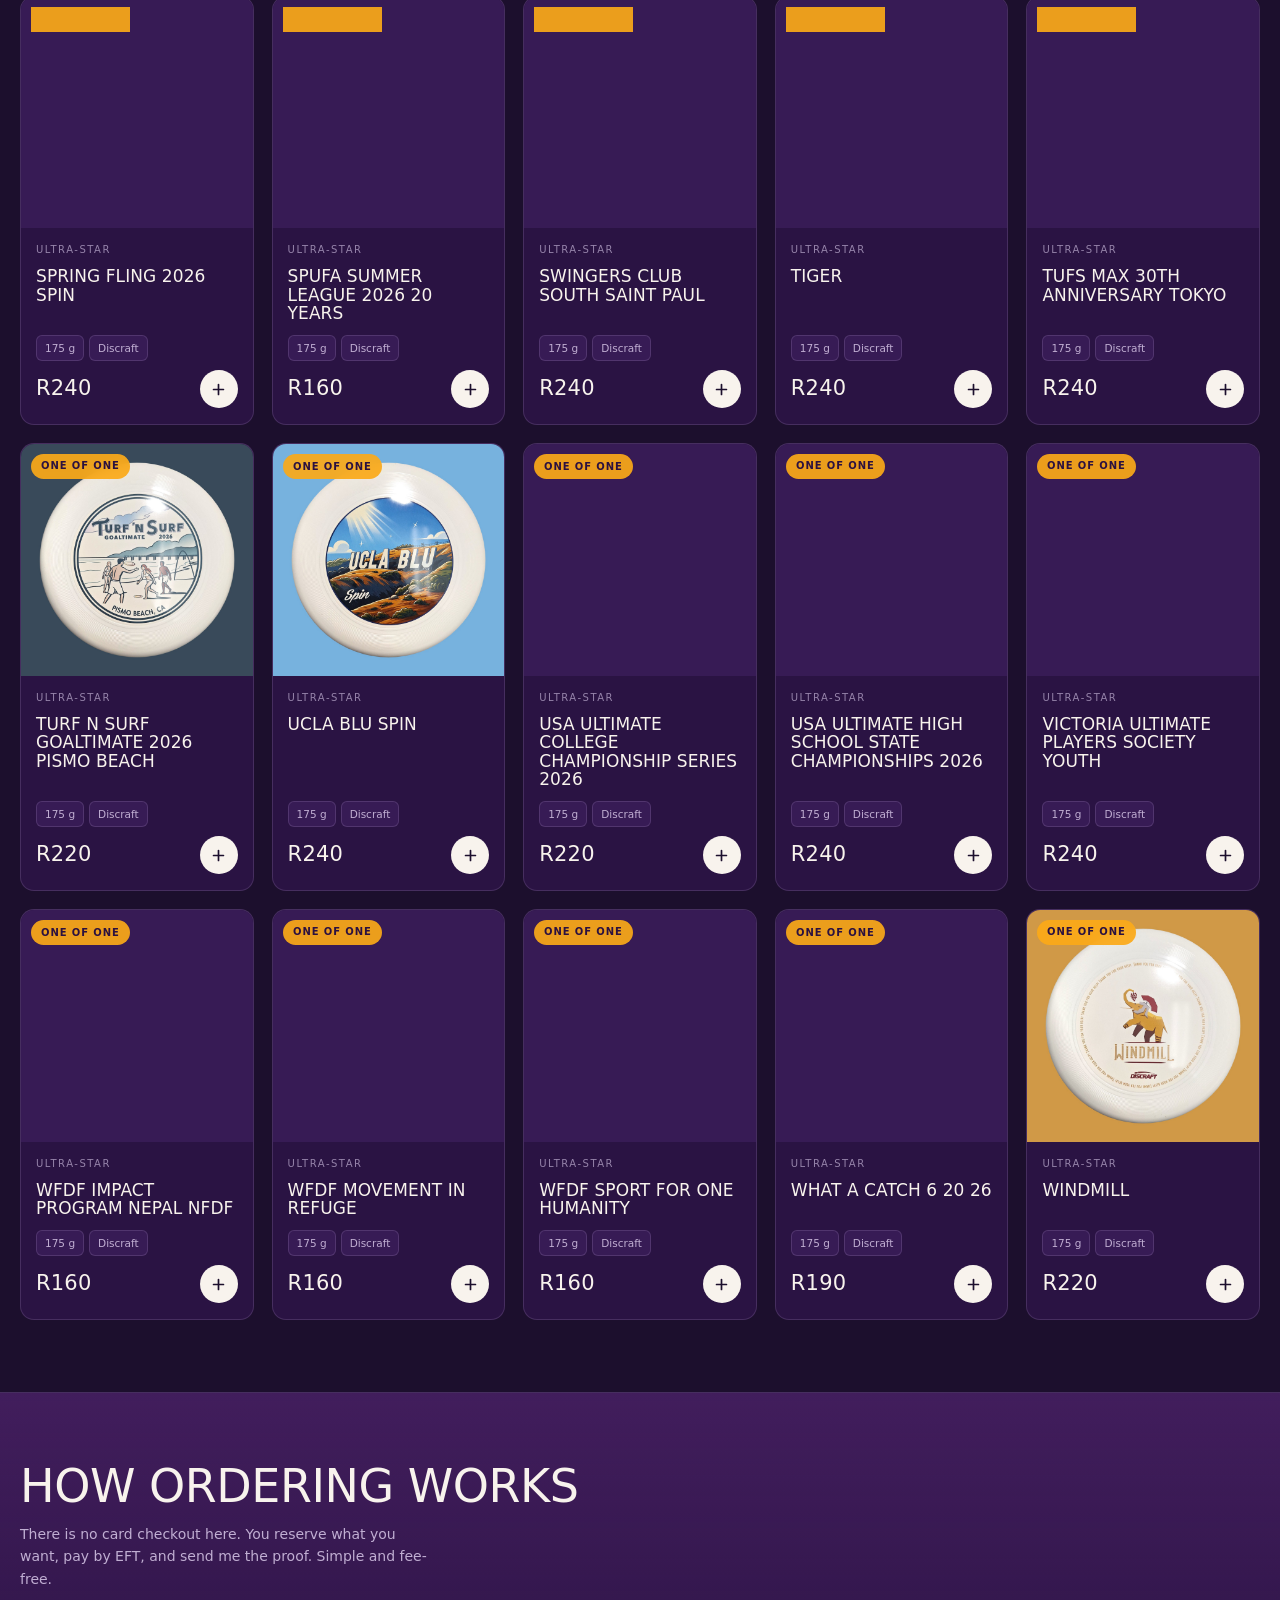
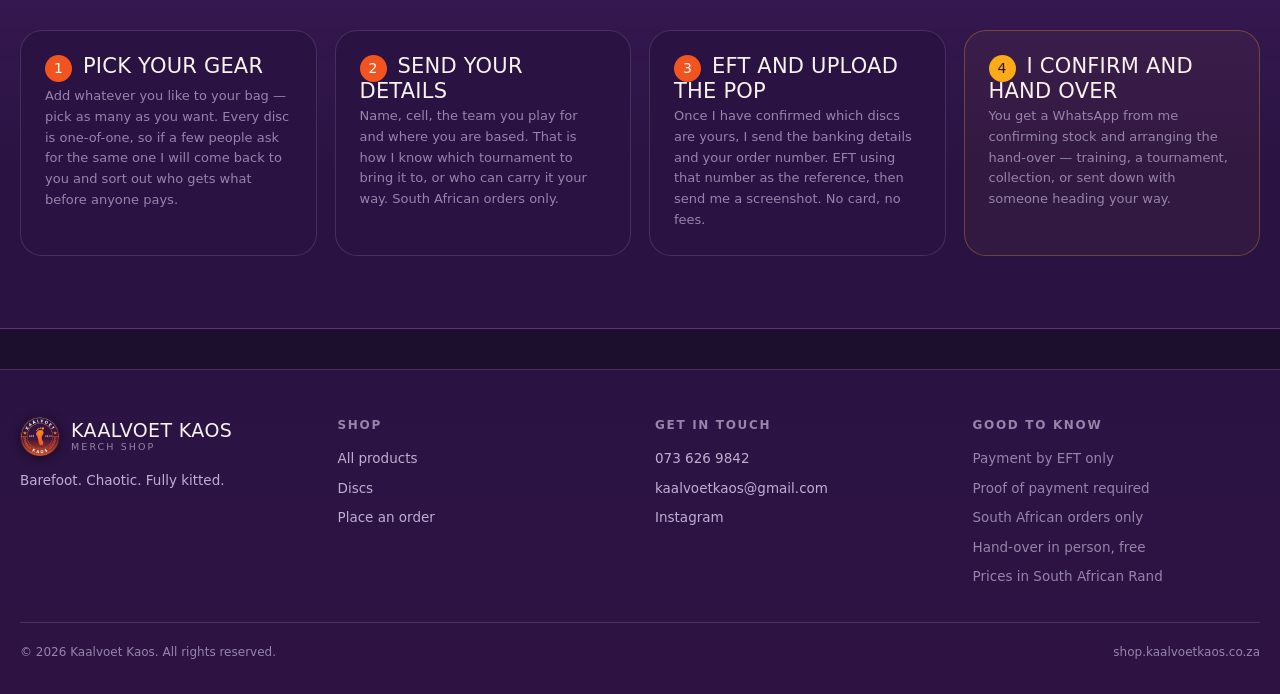
==== commit a8bd458f: "Take expressions of interest instead of holding stock Sending the shop round to friends to see who w" ====
--- a/index.html
+++ b/index.html
@@ -181,7 +181,7 @@
       <div class="field-grid" style="gap:18px">
         <div class="panel">
           <h3 class="panel__title"><span class="step-num">1</span>Pick your gear</h3>
-          <p class="panel__note" style="margin:0">Add discs and kit to your bag. Discs are one-of-one, so a disc in someone else's bag is still available until they actually pay — first proof of payment wins.</p>
+          <p class="panel__note" style="margin:0">Add whatever you like to your bag — pick as many as you want. Every disc is one-of-one, so if a few people ask for the same one I will come back to you and sort out who gets what before anyone pays.</p>
         </div>
         <div class="panel">
           <h3 class="panel__title"><span class="step-num">2</span>Send your details</h3>
@@ -189,7 +189,7 @@
         </div>
         <div class="panel">
           <h3 class="panel__title"><span class="step-num">3</span>EFT and upload the POP</h3>
-          <p class="panel__note" style="margin:0">You get an order number, and the banking details to pay into. EFT the total using that number as the reference, then send me a screenshot of the payment. No card, no fees.</p>
+          <p class="panel__note" style="margin:0">Once I have confirmed which discs are yours, I send the banking details and your order number. EFT using that number as the reference, then send me a screenshot. No card, no fees.</p>
         </div>
         <div class="panel panel--gold">
           <h3 class="panel__title"><span class="step-num" style="background:var(--gold);color:var(--on-gold)">4</span>I confirm and hand over</h3>
